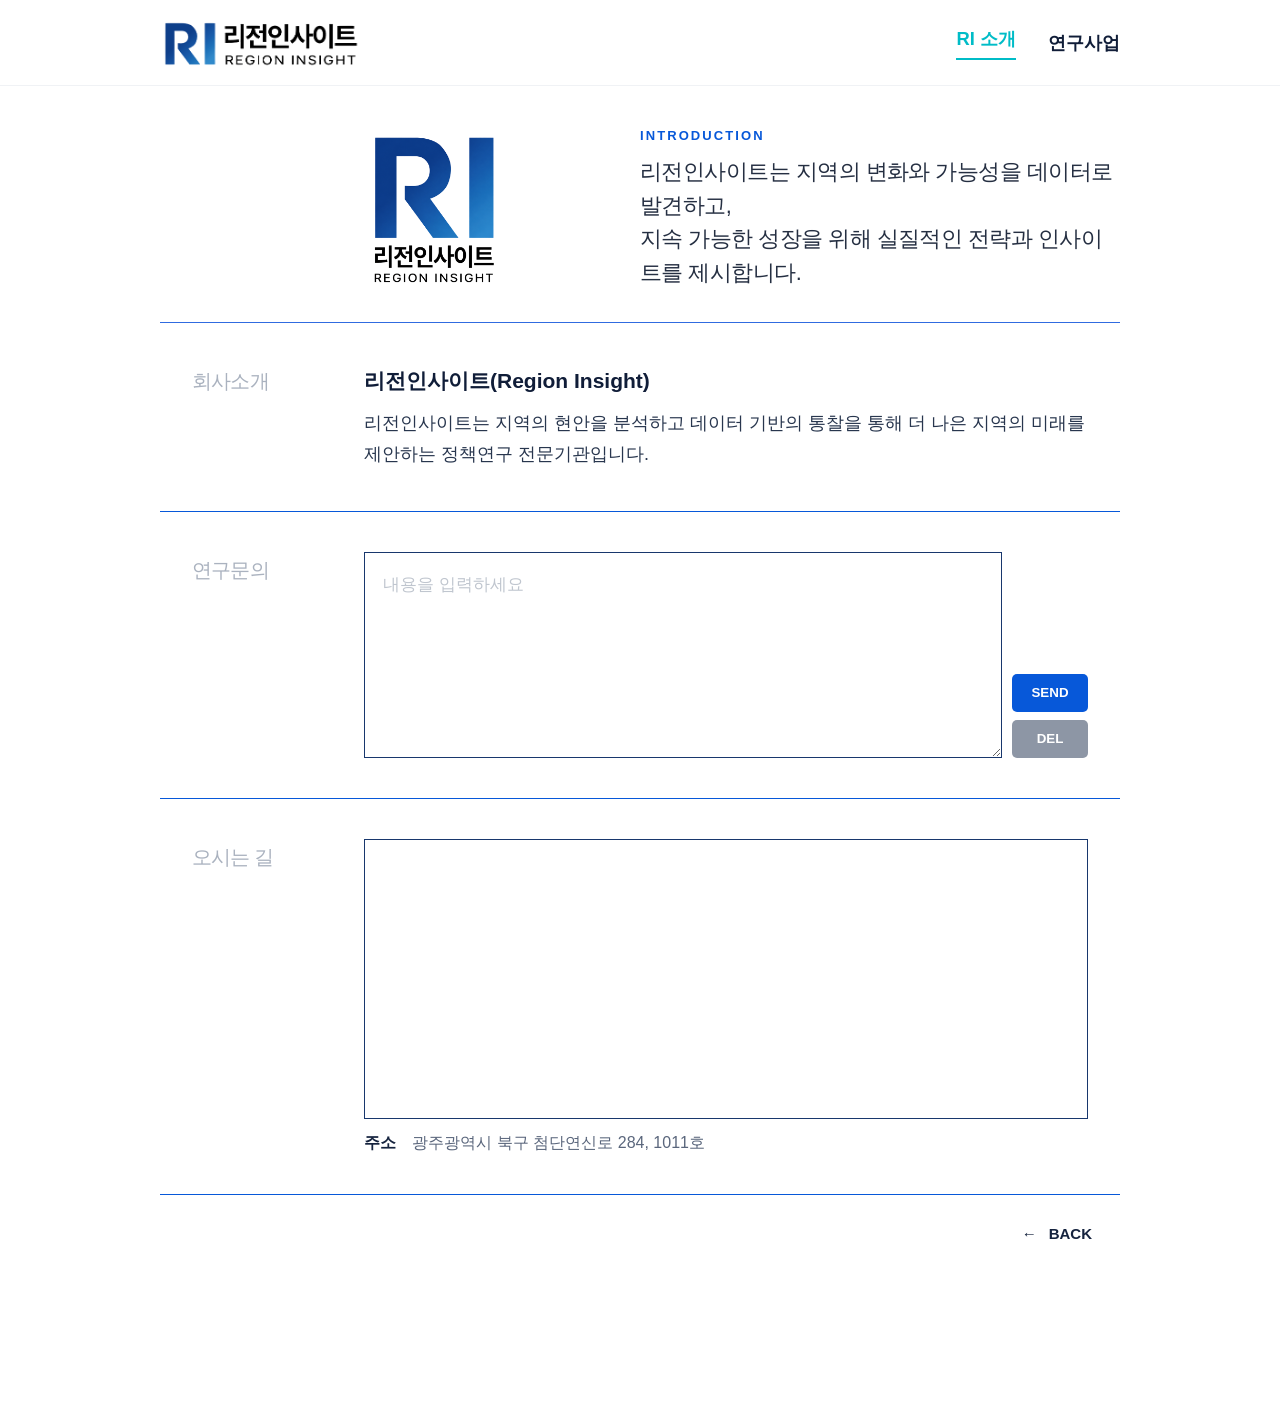
==== introduction.html @ 01c35b0b "initial commit" ====
<!doctype html>
<html lang="ko">
<head>
  <meta charset="UTF-8">
  <meta name="viewport" content="width=device-width, initial-scale=1.0">
  <title>INTRODUCTION | 리전인사이트</title>
  <link rel="stylesheet" href="./css/styles.css">
</head>
<body class="introduction-body">
  <header class="site-header">
    <a class="brand" href="./index.html" aria-label="리전인사이트 홈">
      <img src="images/logo.png" alt="리전인사이트 REGION INSIGHT">
    </a>
    <nav class="main-nav" aria-label="주요 메뉴">
      <a href="./introduction.html" aria-current="page">RI 소개</a>
      <a href="./research.html">연구사업</a>
    </nav>
  </header>

  <main class="introduction-page">
    <header class="introduction-intro">
      <a class="introduction-logo" href="./index.html" aria-label="메인페이지로 이동">
        <img src="images/logo-img.png" alt="리전인사이트 REGION INSIGHT">
      </a>
      <div class="introduction-message">
        <span>INTRODUCTION</span>
        <p>리전인사이트는 지역의 변화와 가능성을 데이터로 발견하고,<br>지속 가능한 성장을 위해 실질적인 전략과 인사이트를 제시합니다.</p>
      </div>
    </header>

    <section class="introduction-row" aria-labelledby="company-title">
      <h1 id="company-title">회사소개</h1>
      <div class="introduction-copy">
        <strong>리전인사이트(Region Insight)</strong>
        <p>리전인사이트는 지역의 현안을 분석하고 데이터 기반의 통찰을 통해 더 나은 지역의 미래를 제안하는 정책연구 전문기관입니다.</p>
      </div>
    </section>

    <section id="inquiry" class="introduction-row" aria-labelledby="inquiry-title">
      <h1 id="inquiry-title">연구문의</h1>
      <form id="researchInquiry" class="simple-inquiry-form">
        <label for="inquiryContent">문의내용</label>
        <textarea id="inquiryContent" name="message" rows="6" placeholder="내용을 입력하세요" required></textarea>
        <div class="inquiry-buttons">
          <button type="submit" class="send-button">SEND</button>
          <button type="reset" class="delete-button">DEL</button>
        </div>
      </form>
    </section>

    <section class="introduction-row location-row" aria-labelledby="location-title">
      <h1 id="location-title">오시는 길</h1>
      <div class="location-content">
        <iframe title="리전인사이트 위치" src="https://www.google.com/maps?q=%EA%B4%91%EC%A3%BC%EA%B4%91%EC%97%AD%EC%8B%9C%20%EB%B6%81%EA%B5%AC%20%EC%B2%A8%EB%8B%A8%EC%97%B0%EC%8B%A0%EB%A1%9C%20284&output=embed" loading="lazy" referrerpolicy="no-referrer-when-downgrade"></iframe>
        <p><strong>주소</strong> 광주광역시 북구 첨단연신로 284, 1011호</p>
      </div>
    </section>

    <footer class="introduction-footer">
      <a href="./index.html" class="introduction-back"><span aria-hidden="true">←</span> BACK</a>
    </footer>
  </main>

  <script>
    document.querySelector('#researchInquiry').addEventListener('submit', function (event) {
      event.preventDefault();
      const message = this.elements.message.value.trim();
      if (!message) return;
      const subject = encodeURIComponent('[리전인사이트 연구문의] 홈페이지 문의');
      const body = encodeURIComponent(message);
      window.location.href = `mailto:irie@irie.re.kr?subject=${subject}&body=${body}`;
    });
  </script>
</body>
</html>
---- css/styles.css ----
:root {
  --navy: #061b50;
  --blue: #0758d9;
  --blue-bright: #148bd8;
  --aqua: #00bcc7;
  --line: rgba(45, 126, 236, 0.19);
}

* {
  box-sizing: border-box;
}

html {
  scroll-behavior: smooth;
}

body {
  margin: 0 auto;
  color: var(--navy);
  background: #fff;
  font-family: Pretendard, "Noto Sans KR", "Apple SD Gothic Neo", Arial, sans-serif;
}

a {
  color: inherit;
  text-decoration: none;
}

.site-header {
  position: fixed;
  z-index: 20;
  top: 0;
  left: 0;
  width: 100%;
  height: 86px;
  display: flex;
  align-items: center;
  justify-content: space-between;
  padding: 0 clamp(10rem, 4vw, 15rem);
  background: rgba(255, 255, 255, 0.88);
  border-bottom: 1px solid rgba(9, 37, 85, 0.06);
  backdrop-filter: blur(16px);
}

.brand {
  display: flex;
  align-items: center;
  gap: 12px;
  width: 200px;
}

.brand img {
  width: 100%;
}

.brand-name {
  display: grid;
  gap: 2px;
}

.brand-name strong {
  font-size: 15px;
  letter-spacing: -0.04em;
}

.brand-name small {
  font-size: 8px;
  font-weight: 700;
  letter-spacing: .08em;
}

.main-nav {
  display: flex;
  align-items: center;
  gap: clamp(20px, 2.5vw, 42px);
}

.main-nav a {
  font-size: 1.15rem;
  font-weight: 700;
  transition: color .25s ease;
}

.main-nav a:hover {
  color: var(--aqua);
}

.main-nav a[aria-current="page"] {
  color: var(--aqua);
}

.main-nav a[aria-current="page"]::after {
  content: "";
  display: block;
  width: 100%;
  height: 2px;
  margin-top: 7px;
  background: var(--aqua);
}

.hero {
  position: relative;
  isolation: isolate;
  min-height: 100svh;
  display: grid;
  place-items: center;
  padding: 10rem 10rem 5rem;
  overflow: hidden;
  background: radial-gradient(circle at 50% 46%, #fff 0 25%, #fbfdff 66%, #f6faff 100%);
}

.logo-menu {
  position: relative;
  z-index: 2;
  display: flex;
  align-items: flex-start;
  justify-content: center;
  gap: clamp(6px, 1.4vw, 20px);
  transform: translateY(8px);
}

.letter-button {
  position: relative;
  display: grid;
  justify-items: center;
  padding-bottom: 56px;
  outline: none;
}

.letter-r {
  width: clamp(190px, 22vw, 320px);
}

.letter-i {
  width: clamp(68px, 7vw, 102px);
}

.letter-svg {
  width: 100%;
  height: auto;
  overflow: visible;
}

.letter-svg path {
  fill: url("#brandGradient");
  fill: var(--blue);
  transition: fill .35s ease, filter .35s ease, transform .35s ease;
  transform-origin: center;
}

.letter-r .letter-svg path {
  fill: #0758d9;
}

.letter-i .letter-svg path {
  fill: #167fd6;
}

.hover-label {
  position: absolute;
  bottom: 12px;
  left: 50%;
  color: var(--aqua);
  font-size: clamp(16px, 1.5vw, 22px);
  font-weight: 800;
  letter-spacing: -.03em;
  opacity: 0;
  transform: translate(-50%, 10px);
  transition: opacity .3s ease, transform .3s ease;
  white-space: nowrap;
}

.hover-label::after {
  content: "";
  display: block;
  width: 0;
  height: 3px;
  margin: 9px auto 0;
  border-radius: 10px;
  background: var(--aqua);
  transition: width .3s ease .05s;
}

.letter-button:hover .letter-svg path,
.letter-button:focus-visible .letter-svg path {
  fill: var(--aqua);
  filter: drop-shadow(0 0 13px rgba(0, 188, 199, .35));
  transform: translateY(-2px);
}

.letter-button:hover .hover-label,
.letter-button:focus-visible .hover-label {
  opacity: 1;
  transform: translate(-50%, 0);
}

.letter-button:hover .hover-label::after,
.letter-button:focus-visible .hover-label::after {
  width: 38px;
}

.wave {
  position: absolute;
  z-index: 0;
  top: 52%;
  width: 58vw;
  height: 170px;
  opacity: .72;
  background: repeating-radial-gradient(ellipse at center, transparent 0 8px, var(--line) 9px 10px, transparent 11px 17px);
  mask-image: linear-gradient(90deg, transparent, #000 22%, #000 78%, transparent);
  transform: translateY(-50%) rotate(-4deg) skewX(-14deg);
}

.wave-left {
  right: 53%;
}

.wave-right {
  left: 53%;
  transform: translateY(-50%) rotate(4deg) skewX(14deg);
}

.sub-page {
  min-height: 100svh;
  padding-top: 86px;
  background: #fff;
}

.sub-hero {
  min-height: 520px;
  display: grid;
  align-items: end;
  padding: clamp(70px, 10vw, 150px) clamp(24px, 7vw, 110px) 80px;
  background: linear-gradient(135deg, #f5faff 0%, #fff 70%);
  border-bottom: 1px solid #e8eef7;
}

.sub-hero p {
  margin: 0 0 14px;
  color: var(--aqua);
  font-weight: 800;
}

.sub-hero h1 {
  margin: 0;
  font-size: clamp(54px, 8vw, 112px);
  letter-spacing: -.07em;
}

.sub-hero .lead {
  max-width: 720px;
  margin-top: 28px;
  color: #405170;
  font-size: 18px;
  line-height: 1.75;
}

.content-grid {
  display: grid;
  grid-template-columns: repeat(3, 1fr);
  gap: 24px;
  padding: 72px clamp(24px, 7vw, 110px) 110px;
}

.content-card {
  min-height: 210px;
  padding: 34px;
  border: 1px solid #dfe8f4;
  background: #fff;
}

.content-card span {
  color: var(--aqua);
  font-size: 13px;
  font-weight: 800;
}

.content-card h2 {
  margin: 18px 0 12px;
  font-size: 25px;
}

.content-card p {
  margin: 0;
  color: #62708a;
  line-height: 1.7;
}

.back-home {
  display: inline-flex;
  align-items: center;
  gap: 10px;
  margin-top: 38px;
  font-weight: 800;
}

.detail-body {
  min-width: 320px;
  background: #fff;
}

.detail-header {
  display: flex;
  align-items: center;
  min-height: 164px;
  padding: 36px clamp(24px, 7vw, 112px);
  border-bottom: 1px solid #dce6f2;
  background: #fff;
}

.horizontal-brand {
  display: flex;
  align-items: center;
  gap: 15px;
  flex: 0 0 auto;
}

.horizontal-mark {
  color: var(--blue);
  font-size: 52px;
  line-height: 1;
  font-weight: 900;
  letter-spacing: -7px;
}

.horizontal-name {
  display: grid;
  gap: 3px;
  padding-right: clamp(28px, 4vw, 72px);
  border-right: 1px solid #cdd9e8;
}

.horizontal-name strong {
  font-size: 18px;
  letter-spacing: -.05em;
}

.horizontal-name small {
  font-size: 9px;
  font-weight: 800;
  letter-spacing: .08em;
}

.page-heading {
  display: flex;
  align-items: baseline;
  gap: 22px;
  padding-left: clamp(28px, 4vw, 72px);
}

.page-heading span {
  color: var(--aqua);
  font-size: 14px;
  font-weight: 900;
  letter-spacing: .12em;
}

.page-heading h1 {
  margin: 0;
  font-size: clamp(32px, 4vw, 54px);
  letter-spacing: -.06em;
}

.text-page {
  padding: 50px clamp(10rem, 7vw, 15rem);
}

.text-section {
  display: grid;
  grid-template-columns: 110px minmax(0, 1fr);
  gap: 42px;
  padding: 88px 0;
  border-bottom: 1px solid #dce6f2;
}

.section-index {
  margin: 8px 0 0;
  color: var(--aqua);
  font-size: 14px;
  font-weight: 900;
}

.text-section h2 {
  margin: 0 0 34px;
  font-size: clamp(32px, 4vw, 50px);
  letter-spacing: -.06em;
}

.editable-copy {
  max-width: 900px;
  color: #43516a;
  font-size: 18px;
  line-height: 1.9;
}

.editable-copy p {
  margin: 0 0 12px;
}

.history-list {
  border-top: 2px solid var(--navy);
}

.history-list>div {
  display: grid;
  grid-template-columns: 130px 1fr;
  gap: 20px;
  padding: 24px 0;
  border-bottom: 1px solid #dce6f2;
}

.history-list time {
  color: var(--blue);
  font-size: 20px;
  font-weight: 900;
}

.history-list p {
  margin: 0;
  color: #43516a;
  font-size: 17px;
  line-height: 1.7;
}

.inquiry-form {
  max-width: 920px;
}

.inquiry-form label {
  display: grid;
  gap: 10px;
  color: #4b5870;
  font-size: 14px;
  font-weight: 800;
}

.form-row {
  display: grid;
  grid-template-columns: 1fr 1fr;
  gap: 28px;
}

.inquiry-form>label {
  margin-top: 28px;
}

.inquiry-form input,
.inquiry-form textarea {
  width: 100%;
  border: 0;
  border-bottom: 1px solid #aebdd0;
  border-radius: 0;
  padding: 13px 2px;
  outline: none;
  color: var(--navy);
  background: transparent;
  font: inherit;
  font-weight: 500;
  transition: border-color .2s ease;
}

.inquiry-form textarea {
  resize: vertical;
  border: 1px solid #aebdd0;
  padding: 16px;
}

.inquiry-form input:focus,
.inquiry-form textarea:focus {
  border-color: var(--aqua);
}

.form-action {
  display: flex;
  align-items: center;
  justify-content: space-between;
  gap: 24px;
  margin-top: 30px;
}

.form-note {
  margin: 0;
  color: #758198;
  font-size: 13px;
}

.form-action button {
  min-width: 150px;
  padding: 17px 24px;
  border: 1px solid var(--navy);
  color: #fff;
  background: var(--navy);
  font-weight: 900;
  letter-spacing: .1em;
  cursor: pointer;
  transition: color .2s, border-color .2s, background .2s;
}

.form-action button:hover {
  color: var(--navy);
  border-color: var(--aqua);
  background: var(--aqua);
}

.form-action button span {
  margin-left: 18px;
}

.page-bottom {
  display: flex;
  justify-content: center;
  padding: 64px 0 84px;
}

.back-button {
  min-width: 190px;
  padding: 16px 28px;
  border: 1px solid #bdcada;
  text-align: center;
  font-weight: 800;
  transition: color .2s, border-color .2s;
}

.back-button:hover {
  color: var(--aqua);
  border-color: var(--aqua);
}

.back-button span {
  margin-right: 16px;
}

@media (max-width: 720px) {
  .site-header {
    height: 72px;
    padding-inline: 20px;
  }

  .main-nav a {
    display: none;
  }

  .brand-mark {
    font-size: 30px;
  }

  .hero {
    padding-top: 100px;
  }

  .logo-menu {
    gap: 3px;
    transform: none;
  }

  .letter-r {
    width: min(58vw, 260px);
  }

  .letter-i {
    width: min(18vw, 82px);
  }

  .wave {
    width: 78vw;
    height: 130px;
    opacity: .5;
  }

  .sub-page {
    padding-top: 72px;
  }

  .sub-hero {
    min-height: 440px;
  }

  .content-grid {
    grid-template-columns: 1fr;
  }

  .detail-header {
    min-height: auto;
    align-items: flex-start;
    flex-direction: column;
    gap: 28px;
    padding-block: 28px;
  }

  .horizontal-name {
    padding-right: 0;
    border-right: 0;
  }

  .page-heading {
    width: 100%;
    padding: 24px 0 0;
    border-top: 1px solid #dce6f2;
  }

  .text-section {
    grid-template-columns: 1fr;
    gap: 18px;
    padding: 64px 0;
  }

  .form-row {
    grid-template-columns: 1fr;
  }

  .form-action {
    align-items: stretch;
    flex-direction: column;
  }
}

@media (prefers-reduced-motion: reduce) {
  html {
    scroll-behavior: auto;
  }

  *,
  *::before,
  *::after {
    transition-duration: .01ms !important;
  }
}

/* Research page */
.research-body {
  min-width: 320px;
  min-height: 100vh;
  margin: 0;
  padding: 0;
  color: #101d38;
  background: #fff;
}

.research-page {
  width: 100%;
  min-height: 100vh;
  margin: 0;
  padding: 8rem clamp(10rem, 4vw, 15rem);
  border: 0;
  background: #fff;
  box-shadow: none;
}

.research-intro {
  display: grid;
  grid-template-columns: minmax(190px, 260px) 1fr;
  align-items: center;
  gap: clamp(10px, 7vw, 20px);
  padding-bottom: 2rem;
  padding-left: 12.5rem;
  border-bottom: 1px solid #306be0;
}

.research-logo {
  display: block;
  width: 150px;
}

.research-logo img {
  display: block;
  width: 100%;
  height: auto;
}

.research-message span {
  display: block;
  margin-bottom: 12px;
  color: var(--blue);
  font-size: 13px;
  font-weight: 900;
  letter-spacing: .16em;
}

.research-message p {
  margin: 0;
  color: #252f42;
  font-size: clamp(17px, 1.7vw, 22px);
  line-height: 1.55;
  letter-spacing: -.025em;
}

.research-row {
  display: grid;
  grid-template-columns: 130px minmax(0, 1fr);
  gap: 42px;
  padding: 2.5rem 2rem;
  border-bottom: 1.5px solid var(--blue);
}

.research-row>h1 {
  margin: 5px 0 0;
  color: #aab2bf;
  font-size: 20px;
  font-weight: 500;
  letter-spacing: -.04em;
}

.research-fields {
  display: grid;
  grid-template-columns: repeat(4, minmax(0, 1fr));
  gap: 18px;
}

.research-fields article {
  position: relative;
  min-height: 112px;
  display: grid;
  place-content: center;
  padding: 20px 14px;
  border-radius: 0.75rem;
  box-shadow: 2px 4px 15px rgba(0, 0, 0, 0.2);
  text-align: center;
  transition: color .25s ease, border-color .25s ease, transform .25s ease, box-shadow .25s ease;
}

.research-fields article:hover {
  color: #fff;
  background: var(--aqua);
  box-shadow: 0 10px 24px rgba(0, 188, 199, .18);
  transform: translateY(-3px);
}

.research-fields article span {
  position: absolute;
  top: 12px;
  left: 14px;
  color: #8b99ad;
  font-size: 1rem;
  font-weight: 800;
}

.research-fields article:hover span {
  color: rgba(255, 255, 255, .75);
}

.research-fields h2 {
  /* margin: 8px 0 0; */
  color: var(--navy);
  font-size: clamp(1rem, 1.4vw, 1.2rem);
  font-weight: 600;
  line-height: 1.35;
}

.research-fields article:hover h2 {
  color: #fff;
}

.history-row {
  min-height: 300px;
}

.research-history {
  border-top: 1px solid #e2e7ef;
}

.research-history article {
  display: grid;
  grid-template-columns: 100px 1fr;
  align-items: start;
  gap: 26px;
  padding: 20px 4px;
  border-bottom: 1px solid #e2e7ef;
}

.research-history time {
  color: var(--blue);
  font-size: 18px;
  font-weight: 800;
}

.research-history p {
  margin: 0;
  color: #28364e;
  font-size: 18px;
  line-height: 1.6;
}

.research-footer {
  display: flex;
  justify-content: right;
  padding: 18px 0 22px;
}

.research-back {
  display: inline-flex;
  align-items: center;
  gap: 12px;
  padding: 12px 28px;
  color: #15233e;
  font-size: 15px;
  font-weight: 700;
  transition: color .2s ease;
}

.research-back:hover {
  color: var(--aqua);
}

@media (max-width: 860px) {
  .research-body {
    padding: 0;
    background: #fff;
  }

  .research-page {
    min-height: 100vh;
    padding: calc(72px + 32px) 24px 0;
    border: 0;
    box-shadow: none;
  }

  .research-intro {
    grid-template-columns: 1fr;
    gap: 30px;
  }

  .research-logo {
    width: min(230px, 70vw);
  }

  .research-message p br {
    display: none;
  }

  .research-row {
    grid-template-columns: 1fr;
    gap: 24px;
  }

  .research-fields {
    grid-template-columns: repeat(2, minmax(0, 1fr));
  }
}

@media (max-width: 480px) {
  .research-page {
    padding: 32px 18px 0;
  }

  .research-fields {
    grid-template-columns: 1fr;
  }

  .research-history article {
    grid-template-columns: 72px 1fr;
    gap: 14px;
  }
}

/* Introduction page only */
.introduction-body {
  min-width: 320px;
  min-height: 100vh;
  margin: 0;
  color: #101d38;
  background: #fff;
}

.introduction-page {
  width: 100%;
  min-height: 100vh;
  margin: 0;
  padding: 8rem clamp(10rem, 4vw, 15rem);
  background: #fff;
}

.introduction-intro {
  display: grid;
  grid-template-columns: minmax(190px, 260px) 1fr;
  align-items: center;
  gap: clamp(10px, 7vw, 20px);
  padding: 0 0 2rem 12.5rem;
  border-bottom: 1px solid #306be0;
}

.introduction-logo {
  display: block;
  width: 150px;
}

.introduction-logo img {
  display: block;
  width: 100%;
  height: auto;
}

.introduction-message span {
  display: block;
  margin-bottom: 12px;
  color: var(--blue);
  font-size: 13px;
  font-weight: 900;
  letter-spacing: .16em;
}

.introduction-message p {
  margin: 0;
  color: #252f42;
  font-size: clamp(17px, 1.7vw, 22px);
  line-height: 1.55;
  letter-spacing: -.025em;
}

.introduction-row {
  display: grid;
  grid-template-columns: 130px minmax(0, 1fr);
  gap: 42px;
  padding: 2.5rem 2rem;
  border-bottom: 1.5px solid var(--blue);
}

.introduction-row > h1 {
  margin: 5px 0 0;
  color: #aab2bf;
  font-size: 20px;
  font-weight: 500;
  letter-spacing: -.04em;
}

.introduction-copy {
  color: #28364e;
  font-size: 18px;
  line-height: 1.75;
}

.introduction-copy strong {
  display: block;
  margin-bottom: 8px;
  color: #101d38;
  font-size: 21px;
}

.introduction-copy p {
  max-width: 900px;
  margin: 0;
}

.simple-inquiry-form {
  display: grid;
  grid-template-columns: minmax(0, 1fr) 76px;
  gap: 10px;
}

.simple-inquiry-form > label {
  position: absolute;
  width: 1px;
  height: 1px;
  overflow: hidden;
  clip: rect(0, 0, 0, 0);
}

.simple-inquiry-form textarea {
  width: 100%;
  min-height: 160px;
  padding: 18px;
  border: 1px solid #18376d;
  border-radius: 0;
  outline: none;
  resize: vertical;
  color: #15233e;
  background: #fff;
  font: inherit;
  font-size: 17px;
  line-height: 1.65;
}

.simple-inquiry-form textarea::placeholder {
  color: #c0c6cf;
}

.simple-inquiry-form textarea:focus {
  border-color: var(--aqua);
  box-shadow: 0 0 0 2px rgba(0, 188, 199, .1);
}

.inquiry-buttons {
  display: flex;
  flex-direction: column;
  justify-content: flex-end;
  gap: 8px;
}

.inquiry-buttons button {
  width: 76px;
  min-height: 38px;
  border: 0;
  border-radius: 5px;
  color: #fff;
  font-weight: 800;
  cursor: pointer;
}

.send-button {
  background: var(--blue);
}

.send-button:hover {
  background: var(--aqua);
}

.delete-button {
  background: #8d96a5;
}

.delete-button:hover {
  background: #6f7989;
}

.location-content iframe {
  display: block;
  width: 100%;
  height: 280px;
  border: 1px solid #18376d;
}

.location-content p {
  margin: 14px 0 0;
  color: #5a667c;
  font-size: 1rem;
}

.location-content p strong {
  margin-right: 12px;
  color: #15233e;
}

.introduction-footer {
  display: flex;
  justify-content: right;
  padding: 18px 0 22px;
}

.introduction-back {
  display: inline-flex;
  align-items: center;
  gap: 12px;
  padding: 12px 28px;
  color: #15233e;
  font-size: 15px;
  font-weight: 700;
  transition: color .2s ease;
}

.introduction-back:hover {
  color: var(--aqua);
}

@media (max-width: 860px) {
  .introduction-page {
    padding: calc(72px + 32px) 24px 0;
  }

  .introduction-intro {
    grid-template-columns: 1fr;
    gap: 30px;
    padding-left: 0;
  }

  .introduction-logo {
    width: min(230px, 70vw);
  }

  .introduction-message p br {
    display: none;
  }

  .introduction-row {
    grid-template-columns: 1fr;
    gap: 24px;
  }
}

@media (max-width: 560px) {
  .introduction-page {
    padding-inline: 18px;
  }

  .simple-inquiry-form {
    grid-template-columns: 1fr;
  }

  .inquiry-buttons {
    flex-direction: row;
    justify-content: flex-end;
  }
}
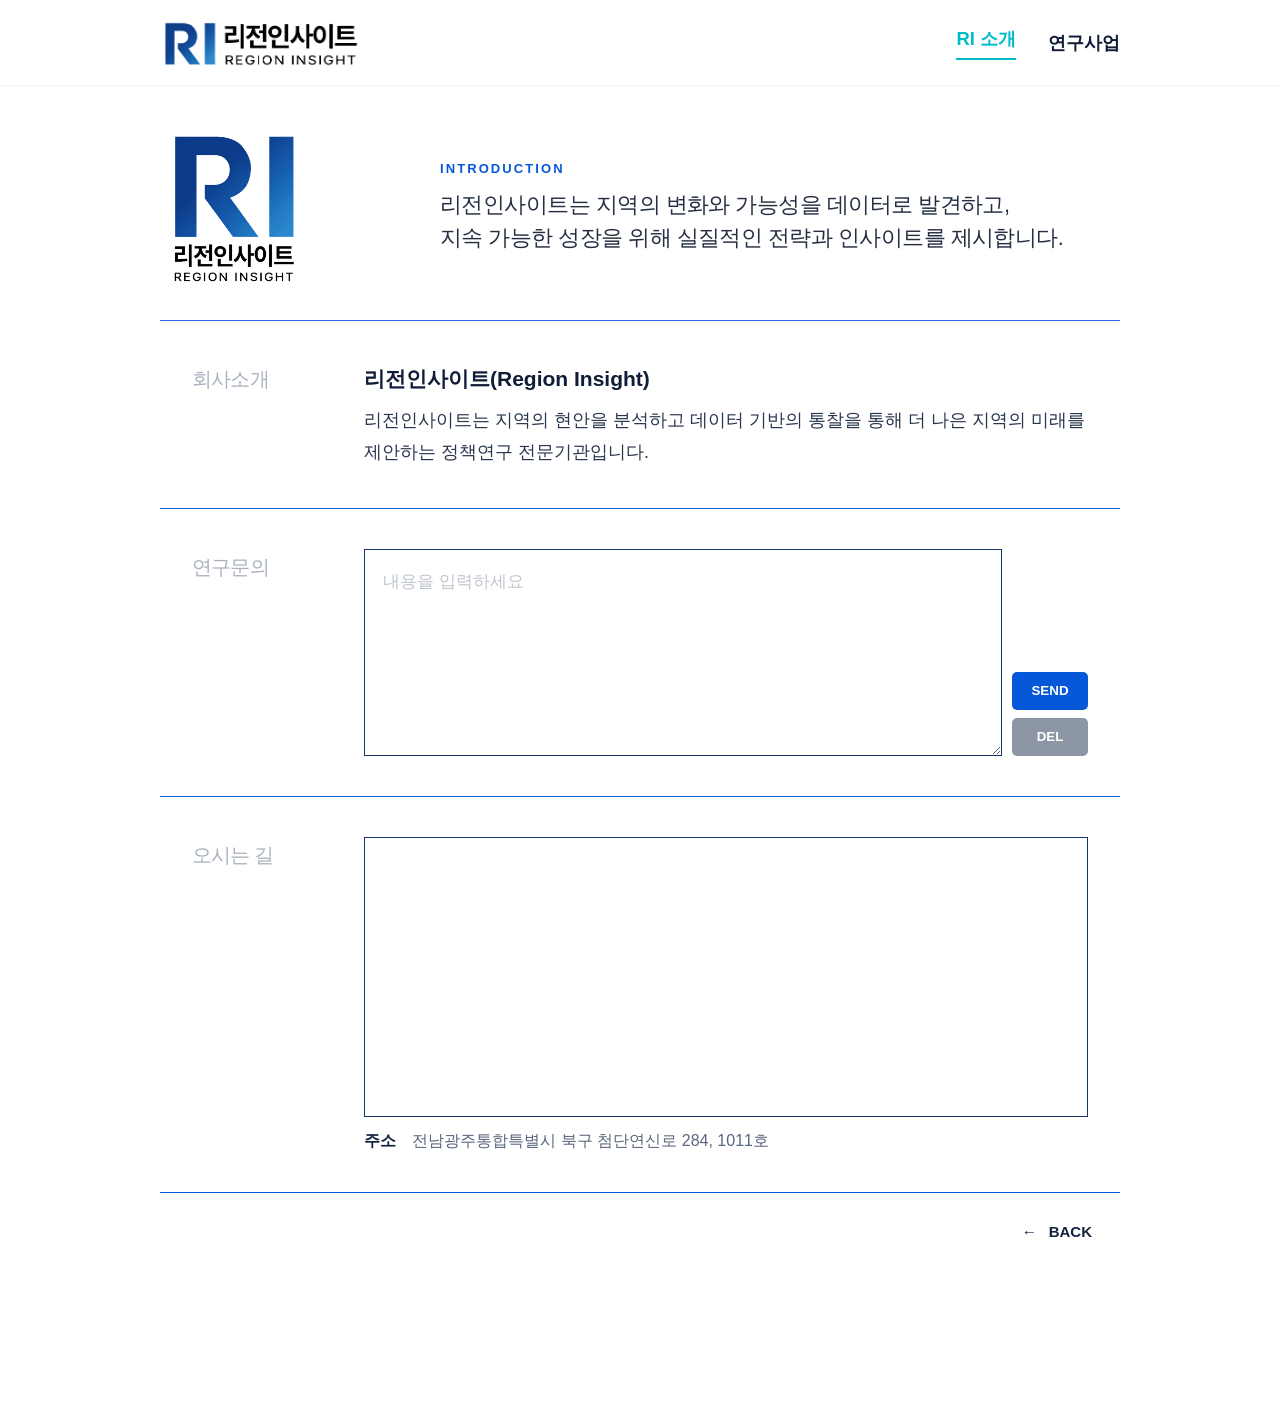
==== commit e5ab884e: "주소 변경" ====
--- a/introduction.html
+++ b/introduction.html
@@ -52,7 +52,7 @@
       <h1 id="location-title">오시는 길</h1>
       <div class="location-content">
         <iframe title="리전인사이트 위치" src="https://www.google.com/maps?q=%EA%B4%91%EC%A3%BC%EA%B4%91%EC%97%AD%EC%8B%9C%20%EB%B6%81%EA%B5%AC%20%EC%B2%A8%EB%8B%A8%EC%97%B0%EC%8B%A0%EB%A1%9C%20284&output=embed" loading="lazy" referrerpolicy="no-referrer-when-downgrade"></iframe>
-        <p><strong>주소</strong> 광주광역시 북구 첨단연신로 284, 1011호</p>
+        <p><strong>주소</strong> 전남광주통합특별시 북구 첨단연신로 284, 1011호</p>
       </div>
     </section>
 
--- a/css/styles.css
+++ b/css/styles.css
@@ -652,7 +652,7 @@
   align-items: center;
   gap: clamp(10px, 7vw, 20px);
   padding-bottom: 2rem;
-  padding-left: 12.5rem;
+  /* padding-left: 12.5rem; */
   border-bottom: 1px solid #306be0;
 }
 
@@ -874,7 +874,8 @@
   grid-template-columns: minmax(190px, 260px) 1fr;
   align-items: center;
   gap: clamp(10px, 7vw, 20px);
-  padding: 0 0 2rem 12.5rem;
+  /* padding-left: 12.5rem; */
+  padding-bottom: 2rem;
   border-bottom: 1px solid #306be0;
 }
 
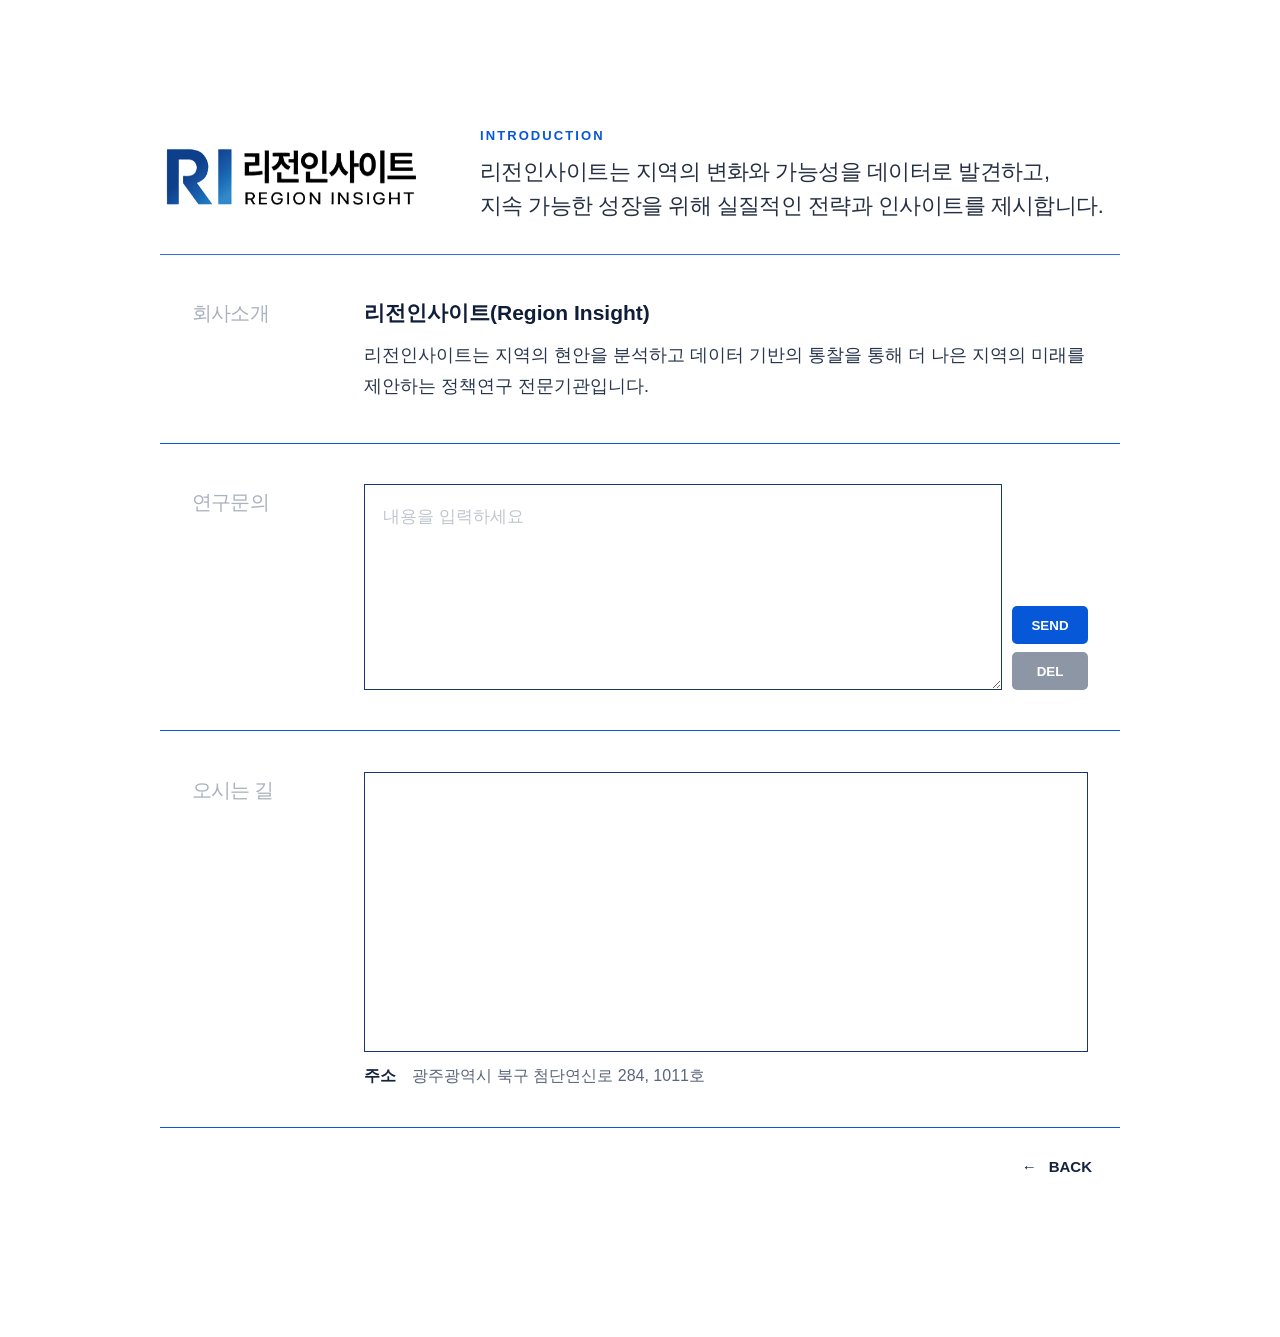
==== commit 4c62e713: "260826-피드백 반영" ====
--- a/introduction.html
+++ b/introduction.html
@@ -7,7 +7,7 @@
   <link rel="stylesheet" href="./css/styles.css">
 </head>
 <body class="introduction-body">
-  <header class="site-header">
+  <!-- <header class="site-header">
     <a class="brand" href="./index.html" aria-label="리전인사이트 홈">
       <img src="images/logo.png" alt="리전인사이트 REGION INSIGHT">
     </a>
@@ -15,12 +15,12 @@
       <a href="./introduction.html" aria-current="page">RI 소개</a>
       <a href="./research.html">연구사업</a>
     </nav>
-  </header>
+  </header> -->
 
   <main class="introduction-page">
     <header class="introduction-intro">
       <a class="introduction-logo" href="./index.html" aria-label="메인페이지로 이동">
-        <img src="images/logo-img.png" alt="리전인사이트 REGION INSIGHT">
+        <img src="images/logo.png" alt="리전인사이트 REGION INSIGHT">
       </a>
       <div class="introduction-message">
         <span>INTRODUCTION</span>
@@ -52,7 +52,7 @@
       <h1 id="location-title">오시는 길</h1>
       <div class="location-content">
         <iframe title="리전인사이트 위치" src="https://www.google.com/maps?q=%EA%B4%91%EC%A3%BC%EA%B4%91%EC%97%AD%EC%8B%9C%20%EB%B6%81%EA%B5%AC%20%EC%B2%A8%EB%8B%A8%EC%97%B0%EC%8B%A0%EB%A1%9C%20284&output=embed" loading="lazy" referrerpolicy="no-referrer-when-downgrade"></iframe>
-        <p><strong>주소</strong> 전남광주통합특별시 북구 첨단연신로 284, 1011호</p>
+        <p><strong>주소</strong> 광주광역시 북구 첨단연신로 284, 1011호</p>
       </div>
     </section>
 
--- a/css/styles.css
+++ b/css/styles.css
@@ -132,7 +132,7 @@
 }
 
 .letter-i {
-  width: clamp(68px, 7vw, 102px);
+  width: clamp(83px, 7vw, 117px);
 }
 
 .letter-svg {
@@ -183,9 +183,22 @@
 
 .letter-button:hover .letter-svg path,
 .letter-button:focus-visible .letter-svg path {
-  fill: var(--aqua);
-  filter: drop-shadow(0 0 13px rgba(0, 188, 199, .35));
-  transform: translateY(-2px);
+  filter:
+    drop-shadow(-10px -3px 0 rgba(0, 210, 220, .72))
+    drop-shadow(-20px -5px 7px rgba(0, 205, 216, .32))
+    drop-shadow(0 0 10px rgba(0, 188, 199, .22));
+  transform: none;
+}
+
+/* 호버 시 글자 본체는 기존 파란색을 유지하고 청록색 잔상만 표시 */
+.letter-r:hover .letter-svg path,
+.letter-r:focus-visible .letter-svg path {
+  fill: #0758d9;
+}
+
+.letter-i:hover .letter-svg path,
+.letter-i:focus-visible .letter-svg path {
+  fill: #167fd6;
 }
 
 .letter-button:hover .hover-label,
@@ -650,7 +663,7 @@
   display: grid;
   grid-template-columns: minmax(190px, 260px) 1fr;
   align-items: center;
-  gap: clamp(10px, 7vw, 20px);
+  gap: clamp(40px, 7vw, 60px);
   padding-bottom: 2rem;
   /* padding-left: 12.5rem; */
   border-bottom: 1px solid #306be0;
@@ -658,7 +671,6 @@
 
 .research-logo {
   display: block;
-  width: 150px;
 }
 
 .research-logo img {
@@ -873,15 +885,14 @@
   display: grid;
   grid-template-columns: minmax(190px, 260px) 1fr;
   align-items: center;
-  gap: clamp(10px, 7vw, 20px);
+  gap: clamp(40px, 7vw, 60px);
+  padding-bottom: 2rem;
   /* padding-left: 12.5rem; */
-  padding-bottom: 2rem;
   border-bottom: 1px solid #306be0;
 }
 
 .introduction-logo {
   display: block;
-  width: 150px;
 }
 
 .introduction-logo img {
@@ -1090,3 +1101,105 @@
     justify-content: flex-end;
   }
 }
+
+/* Research / Introduction page entrance sequence */
+.research-body::before,
+.introduction-body::before {
+  content: "";
+  position: fixed;
+  z-index: 9999;
+  inset: 0;
+  background: #fff;
+  pointer-events: none;
+  animation: page-white-curtain .48s ease .12s forwards;
+}
+
+.research-logo,
+.research-message,
+.research-page > .research-row,
+.research-footer,
+.introduction-logo,
+.introduction-message,
+.introduction-page > .introduction-row,
+.introduction-footer {
+  opacity: 0;
+  transform: translateY(22px);
+  filter: blur(7px);
+  will-change: opacity, transform, filter;
+}
+
+.research-logo,
+.introduction-logo {
+  animation: content-reveal .68s cubic-bezier(.2, .72, .25, 1) .42s forwards;
+}
+
+.research-message,
+.introduction-message {
+  animation: content-reveal .7s cubic-bezier(.2, .72, .25, 1) .7s forwards;
+}
+
+.research-page > .research-row:nth-of-type(1),
+.introduction-page > .introduction-row:nth-of-type(1) {
+  animation: content-reveal .72s cubic-bezier(.2, .72, .25, 1) 1.02s forwards;
+}
+
+.research-page > .research-row:nth-of-type(2),
+.introduction-page > .introduction-row:nth-of-type(2) {
+  animation: content-reveal .72s cubic-bezier(.2, .72, .25, 1) 1.26s forwards;
+}
+
+.introduction-page > .introduction-row:nth-of-type(3) {
+  animation: content-reveal .72s cubic-bezier(.2, .72, .25, 1) 1.5s forwards;
+}
+
+.research-footer {
+  animation: content-reveal .65s cubic-bezier(.2, .72, .25, 1) 1.55s forwards;
+}
+
+.introduction-footer {
+  animation: content-reveal .65s cubic-bezier(.2, .72, .25, 1) 1.78s forwards;
+}
+
+@keyframes page-white-curtain {
+  0%, 55% { opacity: 1; }
+  100% { opacity: 0; visibility: hidden; }
+}
+
+@keyframes content-reveal {
+  0% {
+    opacity: 0;
+    transform: translateY(22px);
+    filter: blur(7px);
+  }
+  55% {
+    opacity: .72;
+    filter: blur(2px);
+  }
+  100% {
+    opacity: 1;
+    transform: translateY(0);
+    filter: blur(0);
+  }
+}
+
+@media (prefers-reduced-motion: reduce) {
+  .research-body::before,
+  .introduction-body::before {
+    display: none;
+    animation: none;
+  }
+
+  .research-logo,
+  .research-message,
+  .research-page > .research-row,
+  .research-footer,
+  .introduction-logo,
+  .introduction-message,
+  .introduction-page > .introduction-row,
+  .introduction-footer {
+    opacity: 1;
+    transform: none;
+    filter: none;
+    animation: none;
+  }
+}
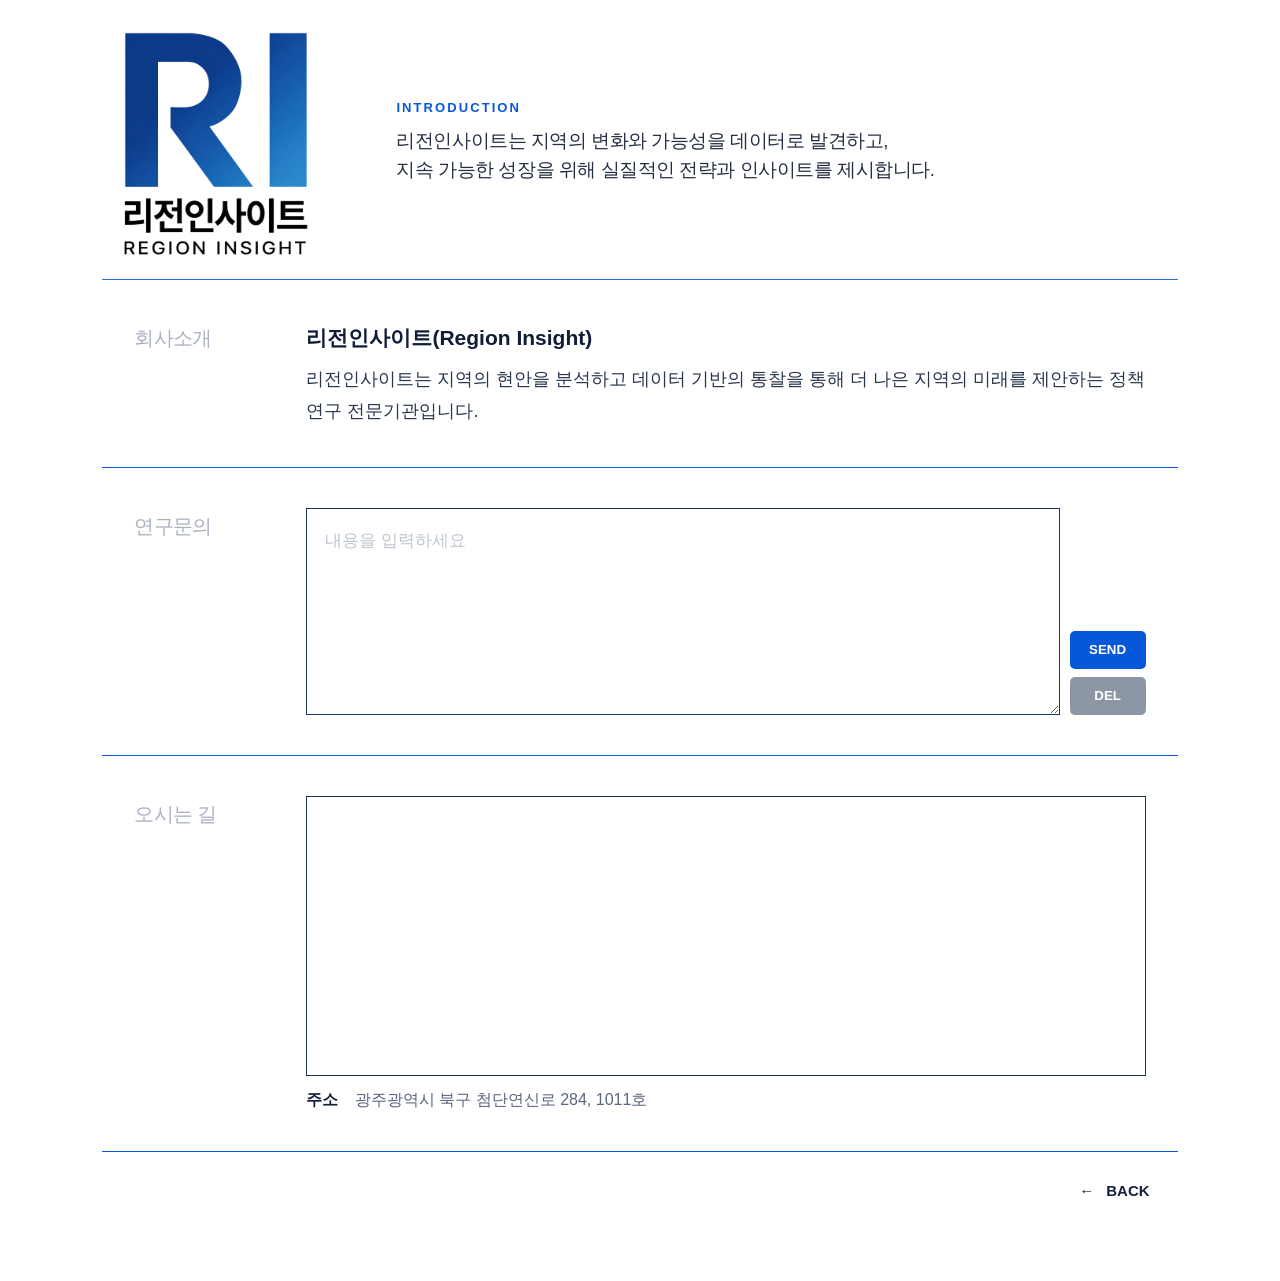
==== commit ea2e00ca: "디자인 최종 변경_260930" ====
--- a/introduction.html
+++ b/introduction.html
@@ -20,7 +20,7 @@
   <main class="introduction-page">
     <header class="introduction-intro">
       <a class="introduction-logo" href="./index.html" aria-label="메인페이지로 이동">
-        <img src="images/logo.png" alt="리전인사이트 REGION INSIGHT">
+        <img src="./images/logo-img.png" alt="리전인사이트 REGION INSIGHT">
       </a>
       <div class="introduction-message">
         <span>INTRODUCTION</span>
@@ -60,16 +60,5 @@
       <a href="./index.html" class="introduction-back"><span aria-hidden="true">←</span> BACK</a>
     </footer>
   </main>
-
-  <script>
-    document.querySelector('#researchInquiry').addEventListener('submit', function (event) {
-      event.preventDefault();
-      const message = this.elements.message.value.trim();
-      if (!message) return;
-      const subject = encodeURIComponent('[리전인사이트 연구문의] 홈페이지 문의');
-      const body = encodeURIComponent(message);
-      window.location.href = `mailto:irie@irie.re.kr?subject=${subject}&body=${body}`;
-    });
-  </script>
 </body>
 </html>
--- a/css/styles.css
+++ b/css/styles.css
@@ -1,1205 +1,1270 @@
-:root {
-  --navy: #061b50;
-  --blue: #0758d9;
-  --blue-bright: #148bd8;
-  --aqua: #00bcc7;
-  --line: rgba(45, 126, 236, 0.19);
-}
-
+:root { 
+	--navy: #061b50; 
+	--blue: #0758d9; 
+	--blue-bright: #148bd8; 
+	--aqua: #00bcc7; 
+	--line: rgba(35, 116, 235, 0.38);
+}
 * {
-  box-sizing: border-box;
-}
-
-html {
-  scroll-behavior: smooth;
-}
-
+	box-sizing: border-box;
+}
+html { scroll-behavior: smooth; }
 body {
-  margin: 0 auto;
-  color: var(--navy);
-  background: #fff;
-  font-family: Pretendard, "Noto Sans KR", "Apple SD Gothic Neo", Arial, sans-serif;
-}
-
-a {
-  color: inherit;
-  text-decoration: none;
-}
-
+	margin: 0 auto; color: var(--navy); background: #fff;
+	font-family: Pretendard, "Noto Sans KR", "Apple SD Gothic Neo", Arial, sans-serif;
+}
+a { color: inherit; text-decoration: none; }
 .site-header {
-  position: fixed;
-  z-index: 20;
-  top: 0;
-  left: 0;
-  width: 100%;
-  height: 86px;
-  display: flex;
-  align-items: center;
-  justify-content: space-between;
-  padding: 0 clamp(10rem, 4vw, 15rem);
-  background: rgba(255, 255, 255, 0.88);
-  border-bottom: 1px solid rgba(9, 37, 85, 0.06);
-  backdrop-filter: blur(16px);
-}
-
-.brand {
-  display: flex;
-  align-items: center;
-  gap: 12px;
-  width: 200px;
-}
-
-.brand img {
-  width: 100%;
-}
-
-.brand-name {
-  display: grid;
-  gap: 2px;
-}
-
-.brand-name strong {
-  font-size: 15px;
-  letter-spacing: -0.04em;
-}
-
-.brand-name small {
-  font-size: 8px;
-  font-weight: 700;
-  letter-spacing: .08em;
-}
-
-.main-nav {
-  display: flex;
-  align-items: center;
-  gap: clamp(20px, 2.5vw, 42px);
-}
-
-.main-nav a {
-  font-size: 1.15rem;
-  font-weight: 700;
-  transition: color .25s ease;
-}
-
-.main-nav a:hover {
-  color: var(--aqua);
-}
-
-.main-nav a[aria-current="page"] {
-  color: var(--aqua);
-}
-
+	z-index: 20;
+	position: fixed; top: 0; left: 0;
+	width: 100%; height: 86px;
+	display: flex; align-items: center; justify-content: space-between;
+	padding: 0 clamp(10rem, 4vw, 15rem);
+	background: rgba(255, 255, 255, 0.88);
+	backdrop-filter: blur(16px);
+	border-bottom: 1px solid rgba(9, 37, 85, 0.06);
+}
+.brand { display: flex; align-items: center; gap: 12px; width: 200px; }
+.brand img { width: 100%; }
+.brand-name { display: grid; gap: 2px; }
+.brand-name strong { font-size: 15px; letter-spacing: -0.04em; }
+.brand-name small { font-size: 8px; font-weight: 700; letter-spacing: .08em; }
+.main-nav { display: flex; align-items: center; gap: clamp(20px, 2.5vw, 42px); }
+.main-nav a { font-size: 1.15rem; font-weight: 700; transition: color .25s ease; }
+.main-nav a:hover { color: var(--aqua); }
+.main-nav a[aria-current="page"] { color: var(--aqua); }
 .main-nav a[aria-current="page"]::after {
-  content: "";
-  display: block;
-  width: 100%;
-  height: 2px;
-  margin-top: 7px;
-  background: var(--aqua);
-}
-
+	content: "";
+	display: block;
+	width: 100%;
+	height: 2px;
+	margin-top: 7px;
+	background: var(--aqua);
+}
 .hero {
-  position: relative;
-  isolation: isolate;
-  min-height: 100svh;
-  display: grid;
-  place-items: center;
-  padding: 10rem 10rem 5rem;
-  overflow: hidden;
-  background: radial-gradient(circle at 50% 46%, #fff 0 25%, #fbfdff 66%, #f6faff 100%);
-}
-
+	position: relative;
+	isolation: isolate;
+	min-height: 100svh;
+	display: grid;
+	place-items: center;
+	padding: 10rem 10rem 5rem;
+	overflow: hidden;
+	background: radial-gradient(circle at 50% 46%, #fff 0 25%, #fbfdff 66%, #f6faff 100%);
+}
 .logo-menu {
-  position: relative;
-  z-index: 2;
-  display: flex;
-  align-items: flex-start;
-  justify-content: center;
-  gap: clamp(6px, 1.4vw, 20px);
-  transform: translateY(8px);
-}
-
+	position: relative;
+	z-index: 2;
+	display: flex;
+	align-items: flex-start;
+	justify-content: center;
+	gap: clamp(6px, 1.4vw, 20px);
+	transform: translateY(8px);
+}
 .letter-button {
-  position: relative;
-  display: grid;
-  justify-items: center;
-  padding-bottom: 56px;
-  outline: none;
-}
-
-.letter-r {
-  width: clamp(190px, 22vw, 320px);
-}
-
-.letter-i {
-  width: clamp(83px, 7vw, 117px);
-}
-
-.letter-svg {
-  width: 100%;
-  height: auto;
-  overflow: visible;
-}
-
+	position: relative;
+	display: grid;
+	justify-items: center;
+	padding-bottom: 56px;
+	outline: none;
+}
+.letter-r { width: clamp(190px, 22vw, 320px); }
+.letter-i { width: clamp(83px, 7vw, 117px); }
+.letter-svg { width: 100%; height: auto; overflow: visible; }
 .letter-svg path {
-  fill: url("#brandGradient");
-  fill: var(--blue);
-  transition: fill .35s ease, filter .35s ease, transform .35s ease;
-  transform-origin: center;
-}
-
-.letter-r .letter-svg path {
-  fill: #0758d9;
-}
-
-.letter-i .letter-svg path {
-  fill: #167fd6;
-}
-
+	fill: url("#brandGradient");
+	fill: var(--blue);
+	transition: fill .35s ease, filter .35s ease, transform .35s ease;
+	transform-origin: center;
+}
+.letter-r .letter-svg path { fill: #0758d9; }
+.letter-i .letter-svg path { fill: #167fd6; }
 .hover-label {
-  position: absolute;
-  bottom: 12px;
-  left: 50%;
-  color: var(--aqua);
-  font-size: clamp(16px, 1.5vw, 22px);
-  font-weight: 800;
-  letter-spacing: -.03em;
-  opacity: 0;
-  transform: translate(-50%, 10px);
-  transition: opacity .3s ease, transform .3s ease;
-  white-space: nowrap;
-}
-
+	position: absolute;
+	bottom: 12px;
+	left: 50%;
+	color: var(--aqua);
+	font-size: clamp(16px, 1.5vw, 22px);
+	font-weight: 800;
+	letter-spacing: -.03em;
+	opacity: 0;
+	transform: translate(-50%, 10px);
+	transition: opacity .3s ease, transform .3s ease;
+	white-space: nowrap;
+}
 .hover-label::after {
-  content: "";
-  display: block;
-  width: 0;
-  height: 3px;
-  margin: 9px auto 0;
-  border-radius: 10px;
-  background: var(--aqua);
-  transition: width .3s ease .05s;
-}
-
+	content: "";
+	display: block;
+	width: 0;
+	height: 3px;
+	margin: 9px auto 0;
+	border-radius: 10px;
+	background: var(--aqua);
+	transition: width .3s ease .05s;
+}
 .letter-button:hover .letter-svg path,
 .letter-button:focus-visible .letter-svg path {
-  filter:
-    drop-shadow(-10px -3px 0 rgba(0, 210, 220, .72))
-    drop-shadow(-20px -5px 7px rgba(0, 205, 216, .32))
-    drop-shadow(0 0 10px rgba(0, 188, 199, .22));
-  transform: none;
-}
-
-/* 호버 시 글자 본체는 기존 파란색을 유지하고 청록색 잔상만 표시 */
+	filter: drop-shadow(-10px -3px 0 rgba(0, 210, 220, .72))
+			drop-shadow(-20px -5px 7px rgba(0, 205, 216, .32))
+			drop-shadow(0 0 10px rgba(0, 188, 199, .22));
+	transform: none;
+}
 .letter-r:hover .letter-svg path,
 .letter-r:focus-visible .letter-svg path {
-  fill: #0758d9;
-}
-
+	fill: #0758d9;
+}
 .letter-i:hover .letter-svg path,
 .letter-i:focus-visible .letter-svg path {
-  fill: #167fd6;
-}
-
+	fill: #167fd6;
+}
 .letter-button:hover .hover-label,
 .letter-button:focus-visible .hover-label {
-  opacity: 1;
-  transform: translate(-50%, 0);
-}
-
-.letter-button:hover .hover-label::after,
+	opacity: 1;
+	transform: translate(-50%, 0);
+}
+.letter-button:hover .hover-label::after, 
 .letter-button:focus-visible .hover-label::after {
-  width: 38px;
-}
-
-.wave {
-  position: absolute;
-  z-index: 0;
-  top: 52%;
-  width: 58vw;
-  height: 170px;
-  opacity: .72;
-  background: repeating-radial-gradient(ellipse at center, transparent 0 8px, var(--line) 9px 10px, transparent 11px 17px);
-  mask-image: linear-gradient(90deg, transparent, #000 22%, #000 78%, transparent);
-  transform: translateY(-50%) rotate(-4deg) skewX(-14deg);
-}
-
-.wave-left {
-  right: 53%;
-}
-
-.wave-right {
-  left: 53%;
-  transform: translateY(-50%) rotate(4deg) skewX(14deg);
-}
-
+	width: 38px;
+}
+.wave-art {
+	position: absolute;
+	z-index: 0;
+	top: 50%;
+	left: 0;
+	width: 100%;
+	height: min(34vw, 670px);
+	min-height: 350px;
+	overflow: visible;
+	transform: translateY(-50%);
+	pointer-events: none;
+}
+.wave-lines {
+	fill: none;
+	stroke: url("#waveBlue");
+	stroke-width: 1.25;
+	vector-effect: non-scaling-stroke;
+}
+.wave-lines-a { opacity: .92; }
+.wave-lines-b { opacity: .65; }
 .sub-page {
-  min-height: 100svh;
-  padding-top: 86px;
-  background: #fff;
-}
-
+	min-height: 100svh;
+	padding-top: 86px;
+	background: #fff;
+}
 .sub-hero {
-  min-height: 520px;
-  display: grid;
-  align-items: end;
-  padding: clamp(70px, 10vw, 150px) clamp(24px, 7vw, 110px) 80px;
-  background: linear-gradient(135deg, #f5faff 0%, #fff 70%);
-  border-bottom: 1px solid #e8eef7;
-}
-
+	min-height: 520px;
+	display: grid;
+	align-items: end;
+	padding: clamp(70px, 10vw, 150px) clamp(24px, 7vw, 110px) 80px;
+	background: linear-gradient(135deg, #f5faff 0%, #fff 70%);
+	border-bottom: 1px solid #e8eef7;
+}
 .sub-hero p {
-  margin: 0 0 14px;
-  color: var(--aqua);
-  font-weight: 800;
-}
-
+	margin: 0 0 14px;
+	color: var(--aqua);
+	font-weight: 800;
+}
 .sub-hero h1 {
-  margin: 0;
-  font-size: clamp(54px, 8vw, 112px);
-  letter-spacing: -.07em;
-}
-
+	margin: 0;
+	font-size: clamp(54px, 8vw, 112px);
+	letter-spacing: -.07em;
+}
 .sub-hero .lead {
-  max-width: 720px;
-  margin-top: 28px;
-  color: #405170;
-  font-size: 18px;
-  line-height: 1.75;
-}
-
+	max-width: 720px;
+	margin-top: 28px;
+	color: #405170;
+	font-size: 18px;
+	line-height: 1.75;
+}
 .content-grid {
-  display: grid;
-  grid-template-columns: repeat(3, 1fr);
-  gap: 24px;
-  padding: 72px clamp(24px, 7vw, 110px) 110px;
-}
-
+	display: grid;
+	grid-template-columns: repeat(3, 1fr);
+	gap: 24px;
+	padding: 72px clamp(24px, 7vw, 110px) 110px;
+}
 .content-card {
-  min-height: 210px;
-  padding: 34px;
-  border: 1px solid #dfe8f4;
-  background: #fff;
-}
-
-.content-card span {
-  color: var(--aqua);
-  font-size: 13px;
-  font-weight: 800;
-}
-
-.content-card h2 {
-  margin: 18px 0 12px;
-  font-size: 25px;
-}
-
-.content-card p {
-  margin: 0;
-  color: #62708a;
-  line-height: 1.7;
-}
-
+	min-height: 210px;
+	padding: 34px;
+	border: 1px solid #dfe8f4;
+	background: #fff;
+}
+.content-card span { color: var(--aqua); font-size: 13px; font-weight: 800; }
+.content-card h2 { margin: 18px 0 12px; font-size: 25px; }
+.content-card p { margin: 0; color: #62708a; line-height: 1.7; }
 .back-home {
-  display: inline-flex;
-  align-items: center;
-  gap: 10px;
-  margin-top: 38px;
-  font-weight: 800;
-}
-
-.detail-body {
-  min-width: 320px;
-  background: #fff;
-}
-
+	display: inline-flex;
+	align-items: center;
+	gap: 10px;
+	margin-top: 38px;
+	font-weight: 800;
+}
+.detail-body { min-width: 320px; background: #fff; }
 .detail-header {
-  display: flex;
-  align-items: center;
-  min-height: 164px;
-  padding: 36px clamp(24px, 7vw, 112px);
-  border-bottom: 1px solid #dce6f2;
-  background: #fff;
-}
-
+	display: flex;
+	align-items: center;
+	min-height: 164px;
+	padding: 36px clamp(24px, 7vw, 112px);
+	border-bottom: 1px solid #dce6f2;
+	background: #fff;
+}
 .horizontal-brand {
-  display: flex;
-  align-items: center;
-  gap: 15px;
-  flex: 0 0 auto;
-}
-
+	display: flex;
+	align-items: center;
+	gap: 15px;
+	flex: 0 0 auto;
+}
 .horizontal-mark {
-  color: var(--blue);
-  font-size: 52px;
-  line-height: 1;
-  font-weight: 900;
-  letter-spacing: -7px;
-}
-
+	color: var(--blue);
+	font-size: 52px;
+	line-height: 1;
+	font-weight: 900;
+	letter-spacing: -7px;
+}
 .horizontal-name {
-  display: grid;
-  gap: 3px;
-  padding-right: clamp(28px, 4vw, 72px);
-  border-right: 1px solid #cdd9e8;
-}
-
+	display: grid;
+	gap: 3px;
+	padding-right: clamp(28px, 4vw, 72px);
+	border-right: 1px solid #cdd9e8;
+}
 .horizontal-name strong {
-  font-size: 18px;
-  letter-spacing: -.05em;
-}
-
+	font-size: 18px;
+	letter-spacing: -.05em;
+}
 .horizontal-name small {
-  font-size: 9px;
-  font-weight: 800;
-  letter-spacing: .08em;
-}
-
+	font-size: 9px;
+	font-weight: 800;
+	letter-spacing: .08em;
+}
 .page-heading {
-  display: flex;
-  align-items: baseline;
-  gap: 22px;
-  padding-left: clamp(28px, 4vw, 72px);
-}
-
+	display: flex;
+	align-items: baseline;
+	gap: 22px;
+	padding-left: clamp(28px, 4vw, 72px);
+}
 .page-heading span {
-  color: var(--aqua);
-  font-size: 14px;
-  font-weight: 900;
-  letter-spacing: .12em;
-}
-
+	color: var(--aqua);
+	font-size: 14px;
+	font-weight: 900;
+	letter-spacing: .12em;
+}
 .page-heading h1 {
-  margin: 0;
-  font-size: clamp(32px, 4vw, 54px);
-  letter-spacing: -.06em;
-}
-
-.text-page {
-  padding: 50px clamp(10rem, 7vw, 15rem);
-}
-
+	margin: 0;
+	font-size: clamp(32px, 4vw, 54px);
+	letter-spacing: -.06em;
+}
+.text-page { padding: 50px clamp(10rem, 7vw, 15rem); }
 .text-section {
-  display: grid;
-  grid-template-columns: 110px minmax(0, 1fr);
-  gap: 42px;
-  padding: 88px 0;
-  border-bottom: 1px solid #dce6f2;
-}
-
+	display: grid;
+	grid-template-columns: 110px minmax(0, 1fr);
+	gap: 42px;
+	padding: 88px 0;
+	border-bottom: 1px solid #dce6f2;
+}
 .section-index {
-  margin: 8px 0 0;
-  color: var(--aqua);
-  font-size: 14px;
-  font-weight: 900;
-}
-
+	margin: 8px 0 0;
+	color: var(--aqua);
+	font-size: 14px;
+	font-weight: 900;
+}
 .text-section h2 {
-  margin: 0 0 34px;
-  font-size: clamp(32px, 4vw, 50px);
-  letter-spacing: -.06em;
-}
-
+	margin: 0 0 34px;
+	font-size: clamp(32px, 4vw, 50px);
+	letter-spacing: -.06em;
+}
 .editable-copy {
-  max-width: 900px;
-  color: #43516a;
-  font-size: 18px;
-  line-height: 1.9;
-}
-
-.editable-copy p {
-  margin: 0 0 12px;
-}
-
-.history-list {
-  border-top: 2px solid var(--navy);
-}
-
+	max-width: 900px;
+	color: #43516a;
+	font-size: 18px;
+	line-height: 1.9;
+}
+.editable-copy p { margin: 0 0 12px; }
+.history-list { border-top: 2px solid var(--navy); }
 .history-list>div {
-  display: grid;
-  grid-template-columns: 130px 1fr;
-  gap: 20px;
-  padding: 24px 0;
-  border-bottom: 1px solid #dce6f2;
-}
-
+	display: grid;
+	grid-template-columns: 130px 1fr;
+	gap: 20px;
+	padding: 24px 0;
+	border-bottom: 1px solid #dce6f2;
+}
 .history-list time {
-  color: var(--blue);
-  font-size: 20px;
-  font-weight: 900;
-}
-
+	color: var(--blue);
+	font-size: 20px;
+	font-weight: 900;
+}
 .history-list p {
-  margin: 0;
-  color: #43516a;
-  font-size: 17px;
-  line-height: 1.7;
-}
-
-.inquiry-form {
-  max-width: 920px;
-}
-
+	margin: 0;
+	color: #43516a;
+	font-size: 17px;
+	line-height: 1.7;
+}
+.inquiry-form { max-width: 920px; }
 .inquiry-form label {
-  display: grid;
-  gap: 10px;
-  color: #4b5870;
-  font-size: 14px;
-  font-weight: 800;
-}
-
-.form-row {
-  display: grid;
-  grid-template-columns: 1fr 1fr;
-  gap: 28px;
-}
-
-.inquiry-form>label {
-  margin-top: 28px;
-}
-
-.inquiry-form input,
+	display: grid;
+	gap: 10px;
+	color: #4b5870;
+	font-size: 14px;
+	font-weight: 800;
+}
+.form-row { display: grid; grid-template-columns: 1fr 1fr; gap: 28px; }
+.inquiry-form > label { margin-top: 28px; }
+.inquiry-form input, .inquiry-form textarea {
+	width: 100%;
+	border: 0;
+	border-bottom: 1px solid #aebdd0;
+	border-radius: 0;
+	padding: 13px 2px;
+	outline: none;
+	color: var(--navy);
+	background: transparent;
+	font: inherit;
+	font-weight: 500;
+	transition: border-color .2s ease;
+}
 .inquiry-form textarea {
-  width: 100%;
-  border: 0;
-  border-bottom: 1px solid #aebdd0;
-  border-radius: 0;
-  padding: 13px 2px;
-  outline: none;
-  color: var(--navy);
-  background: transparent;
-  font: inherit;
-  font-weight: 500;
-  transition: border-color .2s ease;
-}
-
-.inquiry-form textarea {
-  resize: vertical;
-  border: 1px solid #aebdd0;
-  padding: 16px;
-}
-
-.inquiry-form input:focus,
-.inquiry-form textarea:focus {
-  border-color: var(--aqua);
-}
-
+	resize: vertical;
+	border: 1px solid #aebdd0;
+	padding: 16px;
+}
+.inquiry-form input:focus, .inquiry-form textarea:focus { border-color: var(--aqua); }
 .form-action {
-  display: flex;
-  align-items: center;
-  justify-content: space-between;
-  gap: 24px;
-  margin-top: 30px;
-}
-
+	display: flex;
+	align-items: center;
+	justify-content: space-between;
+	gap: 24px;
+	margin-top: 30px;
+}
 .form-note {
-  margin: 0;
-  color: #758198;
-  font-size: 13px;
-}
-
+	margin: 0;
+	color: #758198;
+	font-size: 13px;
+}
 .form-action button {
-  min-width: 150px;
-  padding: 17px 24px;
-  border: 1px solid var(--navy);
-  color: #fff;
-  background: var(--navy);
-  font-weight: 900;
-  letter-spacing: .1em;
-  cursor: pointer;
-  transition: color .2s, border-color .2s, background .2s;
-}
-
+	min-width: 150px;
+	padding: 17px 24px;
+	border: 1px solid var(--navy);
+	color: #fff;
+	background: var(--navy);
+	font-weight: 900;
+	letter-spacing: .1em;
+	cursor: pointer;
+	transition: color .2s, border-color .2s, background .2s;
+}
 .form-action button:hover {
-  color: var(--navy);
-  border-color: var(--aqua);
-  background: var(--aqua);
-}
-
-.form-action button span {
-  margin-left: 18px;
-}
-
+	color: var(--navy);
+	border-color: var(--aqua);
+	background: var(--aqua);
+}
+.form-action button span { margin-left: 18px; }
 .page-bottom {
-  display: flex;
-  justify-content: center;
-  padding: 64px 0 84px;
-}
-
+	display: flex;
+	justify-content: center;
+	padding: 64px 0 84px;
+}
 .back-button {
-  min-width: 190px;
-  padding: 16px 28px;
-  border: 1px solid #bdcada;
-  text-align: center;
-  font-weight: 800;
-  transition: color .2s, border-color .2s;
-}
-
-.back-button:hover {
-  color: var(--aqua);
-  border-color: var(--aqua);
-}
-
-.back-button span {
-  margin-right: 16px;
-}
-
-@media (max-width: 720px) {
-  .site-header {
-    height: 72px;
-    padding-inline: 20px;
-  }
-
-  .main-nav a {
-    display: none;
-  }
-
-  .brand-mark {
-    font-size: 30px;
-  }
-
-  .hero {
-    padding-top: 100px;
-  }
-
-  .logo-menu {
-    gap: 3px;
-    transform: none;
-  }
-
-  .letter-r {
-    width: min(58vw, 260px);
-  }
-
-  .letter-i {
-    width: min(18vw, 82px);
-  }
-
-  .wave {
-    width: 78vw;
-    height: 130px;
-    opacity: .5;
-  }
-
-  .sub-page {
-    padding-top: 72px;
-  }
-
-  .sub-hero {
-    min-height: 440px;
-  }
-
-  .content-grid {
-    grid-template-columns: 1fr;
-  }
-
-  .detail-header {
-    min-height: auto;
-    align-items: flex-start;
-    flex-direction: column;
-    gap: 28px;
-    padding-block: 28px;
-  }
-
-  .horizontal-name {
-    padding-right: 0;
-    border-right: 0;
-  }
-
-  .page-heading {
-    width: 100%;
-    padding: 24px 0 0;
-    border-top: 1px solid #dce6f2;
-  }
-
-  .text-section {
-    grid-template-columns: 1fr;
-    gap: 18px;
-    padding: 64px 0;
-  }
-
-  .form-row {
-    grid-template-columns: 1fr;
-  }
-
-  .form-action {
-    align-items: stretch;
-    flex-direction: column;
-  }
-}
-
-@media (prefers-reduced-motion: reduce) {
-  html {
-    scroll-behavior: auto;
-  }
-
-  *,
-  *::before,
-  *::after {
-    transition-duration: .01ms !important;
-  }
-}
-
-/* Research page */
+	min-width: 190px;
+	padding: 16px 28px;
+	border: 1px solid #bdcada;
+	text-align: center;
+	font-weight: 800;
+	transition: color .2s, border-color .2s;
+}
+.back-button:hover { color: var(--aqua); border-color: var(--aqua); }
+.back-button span { margin-right: 16px; }
+
+@media ( max-width : 720px) {
+	.site-header { height: 72px; padding-inline: 20px; }
+	.main-nav a { display: none; }
+	.brand-mark { font-size: 30px; }
+	.hero { padding-top: 100px; }
+	.logo-menu { gap: 3px; transform: none; }
+	.letter-r { width: min(58vw, 260px); }
+	.letter-i { width: min(18vw, 82px); }
+	.wave { width: 78vw; height: 130px; opacity: .5; }
+	.sub-page { padding-top: 72px; }
+	.sub-hero { min-height: 440px; }
+	.content-grid { grid-template-columns: 1fr; }
+	.detail-header {
+		min-height: auto;
+		align-items: flex-start;
+		flex-direction: column;
+		gap: 28px;
+		padding-block: 28px;
+	}
+	.horizontal-name { padding-right: 0; border-right: 0; }
+	.page-heading { width: 100%; padding: 24px 0 0; border-top: 1px solid #dce6f2; }
+	.text-section { grid-template-columns: 1fr; gap: 18px; padding: 64px 0; }
+	.form-row { grid-template-columns: 1fr; }
+	.form-action { align-items: stretch; flex-direction: column; }
+}
+@media ( prefers-reduced-motion : reduce) {
+	html { scroll-behavior: auto; }
+	*, *::before, *::after { transition-duration: .01ms !important; }
+}
 .research-body {
-  min-width: 320px;
-  min-height: 100vh;
-  margin: 0;
-  padding: 0;
-  color: #101d38;
-  background: #fff;
-}
-
+	min-width: 320px;
+	min-height: 100vh;
+	margin: 0;
+	padding: 0;
+	color: #101d38;
+	background: #fff;
+}
 .research-page {
-  width: 100%;
-  min-height: 100vh;
-  margin: 0;
-  padding: 8rem clamp(10rem, 4vw, 15rem);
-  border: 0;
-  background: #fff;
-  box-shadow: none;
-}
-
+	width: 100%;
+	min-height: 100vh;
+	margin: 0;
+	padding: 8rem clamp(10rem, 4vw, 15rem);
+	border: 0;
+	background: #fff;
+	box-shadow: none;
+}
 .research-intro {
-  display: grid;
-  grid-template-columns: minmax(190px, 260px) 1fr;
-  align-items: center;
-  gap: clamp(40px, 7vw, 60px);
-  padding-bottom: 2rem;
-  /* padding-left: 12.5rem; */
-  border-bottom: 1px solid #306be0;
-}
-
-.research-logo {
-  display: block;
-}
-
+	display: grid;
+	grid-template-columns: minmax(190px, 260px) 1fr;
+	align-items: center;
+	gap: clamp(40px, 7vw, 60px);
+	padding-bottom: 2rem;
+	border-bottom: 1px solid #306be0;
+}
+.research-logo { display: block; }
 .research-logo img {
-  display: block;
-  width: 100%;
-  height: auto;
-}
-
+	display: block;
+	width: 100%;
+	height: auto;
+}
 .research-message span {
-  display: block;
-  margin-bottom: 12px;
-  color: var(--blue);
-  font-size: 13px;
-  font-weight: 900;
-  letter-spacing: .16em;
-}
-
+	display: block;
+	margin-bottom: 12px;
+	color: var(--blue);
+	font-size: 15px;
+	font-weight: 900;
+	letter-spacing: .16em;
+}
 .research-message p {
-  margin: 0;
-  color: #252f42;
-  font-size: clamp(17px, 1.7vw, 22px);
-  line-height: 1.55;
-  letter-spacing: -.025em;
-}
-
+	margin: 0;
+	color: #252f42;
+	font-size: clamp(17px, 1.7vw, 22px);
+	line-height: 1.55;
+	letter-spacing: -.025em;
+}
 .research-row {
-  display: grid;
-  grid-template-columns: 130px minmax(0, 1fr);
-  gap: 42px;
-  padding: 2.5rem 2rem;
-  border-bottom: 1.5px solid var(--blue);
-}
-
-.research-row>h1 {
-  margin: 5px 0 0;
-  color: #aab2bf;
-  font-size: 20px;
-  font-weight: 500;
-  letter-spacing: -.04em;
-}
-
+	display: grid;
+	grid-template-columns: 130px minmax(0, 1fr);
+	gap: 42px;
+	padding: 2.5rem 2rem;
+	border-bottom: 1.5px solid var(--blue);
+}
+.research-row h1 {
+	margin: 5px 0 0;
+	color: #aab2bf;
+	font-size: 20px;
+	font-weight: 500;
+	letter-spacing: -.04em;
+}
 .research-fields {
-  display: grid;
-  grid-template-columns: repeat(4, minmax(0, 1fr));
-  gap: 18px;
-}
-
+	display: grid;
+	grid-template-columns: repeat(4, minmax(0, 1fr));
+	gap: 18px;
+}
 .research-fields article {
-  position: relative;
-  min-height: 112px;
-  display: grid;
-  place-content: center;
-  padding: 20px 14px;
-  border-radius: 0.75rem;
-  box-shadow: 2px 4px 15px rgba(0, 0, 0, 0.2);
-  text-align: center;
-  transition: color .25s ease, border-color .25s ease, transform .25s ease, box-shadow .25s ease;
-}
-
+	position: relative;
+	min-height: 112px;
+	display: grid;
+	place-content: center;
+	padding: 20px 14px;
+	border-radius: 0.75rem;
+	box-shadow: 2px 4px 15px rgba(0, 0, 0, 0.2);
+	text-align: center;
+	transition: color .25s ease, border-color .25s ease, 
+				transform .25s ease, box-shadow .25s ease;
+}
 .research-fields article:hover {
-  color: #fff;
-  background: var(--aqua);
-  box-shadow: 0 10px 24px rgba(0, 188, 199, .18);
-  transform: translateY(-3px);
-}
-
+	color: #fff;
+	background: var(--aqua);
+	box-shadow: 0 10px 24px rgba(0, 188, 199, .18);
+	transform: translateY(-3px);
+}
 .research-fields article span {
-  position: absolute;
-  top: 12px;
-  left: 14px;
-  color: #8b99ad;
-  font-size: 1rem;
-  font-weight: 800;
-}
-
-.research-fields article:hover span {
-  color: rgba(255, 255, 255, .75);
-}
-
+	position: absolute;
+	top: 12px;
+	left: 14px;
+	color: #8b99ad;
+	font-size: 1rem;
+	font-weight: 800;
+}
+.research-fields article:hover span { color: rgba(255, 255, 255, .75); }
 .research-fields h2 {
-  /* margin: 8px 0 0; */
-  color: var(--navy);
-  font-size: clamp(1rem, 1.4vw, 1.2rem);
-  font-weight: 600;
-  line-height: 1.35;
-}
-
-.research-fields article:hover h2 {
-  color: #fff;
-}
-
-.history-row {
-  min-height: 300px;
-}
-
-.research-history {
-  border-top: 1px solid #e2e7ef;
-}
-
+	color: var(--navy);
+	font-size: clamp(1rem, 1.4vw, 1.2rem);
+	font-weight: 600;
+	line-height: 1.35;
+}
+.research-fields article:hover h2 { color: #fff; }
+.history-row { min-height: 300px; }
+.research-history { border-top: 1px solid #e2e7ef; }
 .research-history article {
-  display: grid;
-  grid-template-columns: 100px 1fr;
-  align-items: start;
-  gap: 26px;
-  padding: 20px 4px;
-  border-bottom: 1px solid #e2e7ef;
-}
-
+	display: grid;
+	grid-template-columns: 100px 1fr;
+	align-items: start;
+	gap: 26px;
+	padding: 20px 4px;
+	border-bottom: 1px solid #e2e7ef;
+}
 .research-history time {
-  color: var(--blue);
-  font-size: 18px;
-  font-weight: 800;
-}
-
+	color: var(--blue);
+	font-size: 18px;
+	font-weight: 800;
+}
 .research-history p {
-  margin: 0;
-  color: #28364e;
-  font-size: 18px;
-  line-height: 1.6;
-}
-
+	margin: 0;
+	color: #28364e;
+	font-size: 18px;
+	line-height: 1.6;
+}
 .research-footer {
-  display: flex;
-  justify-content: right;
-  padding: 18px 0 22px;
-}
-
+	display: flex;
+	justify-content: right;
+	padding: 18px 0 22px;
+}
 .research-back {
-  display: inline-flex;
-  align-items: center;
-  gap: 12px;
-  padding: 12px 28px;
-  color: #15233e;
-  font-size: 15px;
-  font-weight: 700;
-  transition: color .2s ease;
-}
-
-.research-back:hover {
-  color: var(--aqua);
-}
-
-@media (max-width: 860px) {
-  .research-body {
-    padding: 0;
-    background: #fff;
-  }
-
-  .research-page {
-    min-height: 100vh;
-    padding: calc(72px + 32px) 24px 0;
-    border: 0;
-    box-shadow: none;
-  }
-
-  .research-intro {
-    grid-template-columns: 1fr;
-    gap: 30px;
-  }
-
-  .research-logo {
-    width: min(230px, 70vw);
-  }
-
-  .research-message p br {
-    display: none;
-  }
-
-  .research-row {
-    grid-template-columns: 1fr;
-    gap: 24px;
-  }
-
-  .research-fields {
-    grid-template-columns: repeat(2, minmax(0, 1fr));
-  }
-}
-
-@media (max-width: 480px) {
-  .research-page {
-    padding: 32px 18px 0;
-  }
-
-  .research-fields {
-    grid-template-columns: 1fr;
-  }
-
-  .research-history article {
-    grid-template-columns: 72px 1fr;
-    gap: 14px;
-  }
-}
-
-/* Introduction page only */
+	display: inline-flex;
+	align-items: center;
+	gap: 12px;
+	padding: 12px 28px;
+	color: #15233e;
+	font-size: 15px;
+	font-weight: 700;
+	transition: color .2s ease;
+}
+.research-back:hover { color: var(--aqua); }
+
+@media ( max-width : 860px) {
+	.research-body {
+		padding: 0;
+		background: #fff;
+	}
+	.research-page {
+		min-height: 100vh;
+		padding: calc(72px + 32px) 24px 0;
+		border: 0;
+		box-shadow: none;
+	}
+	.research-intro { grid-template-columns: 1fr; gap: 30px; }
+	.research-logo { width: min(230px, 70vw); }
+	.research-message p br { display: none; }
+	.research-row { grid-template-columns: 1fr; gap: 24px; }
+	.research-fields { grid-template-columns: repeat(2, minmax(0, 1fr)); }
+}
+
+@media ( max-width : 480px) {
+	.research-page { padding: 32px 18px 0; }
+	.research-fields { grid-template-columns: 1fr; }
+	.research-history article { grid-template-columns: 72px 1fr; gap: 14px; }
+}
+
+/* 소개(Introduction) 페이지 */
 .introduction-body {
-  min-width: 320px;
-  min-height: 100vh;
-  margin: 0;
-  color: #101d38;
-  background: #fff;
-}
-
+	min-width: 320px;
+	min-height: 100vh;
+	margin: 0;
+	color: #101d38;
+	background: #fff;
+}
 .introduction-page {
-  width: 100%;
-  min-height: 100vh;
-  margin: 0;
-  padding: 8rem clamp(10rem, 4vw, 15rem);
-  background: #fff;
-}
-
+	width: 100%;
+	min-height: 100vh;
+	margin: 0;
+	padding: 8rem clamp(10rem, 4vw, 15rem);
+	background: #fff;
+}
 .introduction-intro {
-  display: grid;
-  grid-template-columns: minmax(190px, 260px) 1fr;
-  align-items: center;
-  gap: clamp(40px, 7vw, 60px);
-  padding-bottom: 2rem;
-  /* padding-left: 12.5rem; */
-  border-bottom: 1px solid #306be0;
-}
-
-.introduction-logo {
-  display: block;
-}
-
+	display: grid;
+	grid-template-columns: minmax(190px, 260px) 1fr;
+	align-items: center;
+	gap: clamp(40px, 7vw, 60px);
+	padding-bottom: 2rem;
+	border-bottom: 1px solid #306be0;
+}
+.introduction-logo { display: block; }
 .introduction-logo img {
-  display: block;
-  width: 100%;
-  height: auto;
-}
-
+	display: block;
+	width: 100%;
+	height: auto;
+}
 .introduction-message span {
-  display: block;
-  margin-bottom: 12px;
-  color: var(--blue);
-  font-size: 13px;
-  font-weight: 900;
-  letter-spacing: .16em;
-}
-
+	display: block;
+	margin-bottom: 12px;
+	color: var(--blue);
+	font-size: 13px;
+	font-weight: 900;
+	letter-spacing: .16em;
+}
 .introduction-message p {
-  margin: 0;
-  color: #252f42;
-  font-size: clamp(17px, 1.7vw, 22px);
-  line-height: 1.55;
-  letter-spacing: -.025em;
-}
-
+	margin: 0;
+	color: #252f42;
+	font-size: clamp(17px, 1.7vw, 22px);
+	line-height: 1.55;
+	letter-spacing: -.025em;
+}
 .introduction-row {
-  display: grid;
-  grid-template-columns: 130px minmax(0, 1fr);
-  gap: 42px;
-  padding: 2.5rem 2rem;
-  border-bottom: 1.5px solid var(--blue);
-}
-
-.introduction-row > h1 {
-  margin: 5px 0 0;
-  color: #aab2bf;
-  font-size: 20px;
-  font-weight: 500;
-  letter-spacing: -.04em;
-}
-
+	display: grid;
+	grid-template-columns: 130px minmax(0, 1fr);
+	gap: 42px;
+	padding: 2.5rem 2rem;
+	border-bottom: 1.5px solid var(--blue);
+}
+.introduction-row>h1 {
+	margin: 5px 0 0;
+	color: #aab2bf;
+	font-size: 20px;
+	font-weight: 500;
+	letter-spacing: -.04em;
+}
 .introduction-copy {
-  color: #28364e;
-  font-size: 18px;
-  line-height: 1.75;
-}
-
+	color: #28364e;
+	font-size: 18px;
+	line-height: 1.75;
+}
 .introduction-copy strong {
-  display: block;
-  margin-bottom: 8px;
-  color: #101d38;
-  font-size: 21px;
-}
-
+	display: block;
+	margin-bottom: 8px;
+	color: #101d38;
+	font-size: 21px;
+}
 .introduction-copy p {
-  max-width: 900px;
-  margin: 0;
-}
-
+	max-width: 900px;
+	margin: 0;
+}
 .simple-inquiry-form {
-  display: grid;
-  grid-template-columns: minmax(0, 1fr) 76px;
-  gap: 10px;
-}
-
-.simple-inquiry-form > label {
-  position: absolute;
-  width: 1px;
-  height: 1px;
-  overflow: hidden;
-  clip: rect(0, 0, 0, 0);
-}
-
+	display: grid;
+	grid-template-columns: minmax(0, 1fr) 76px;
+	gap: 10px;
+}
+.simple-inquiry-form>label {
+	position: absolute;
+	width: 1px;
+	height: 1px;
+	overflow: hidden;
+	clip: rect(0, 0, 0, 0);
+}
 .simple-inquiry-form textarea {
-  width: 100%;
-  min-height: 160px;
-  padding: 18px;
-  border: 1px solid #18376d;
-  border-radius: 0;
-  outline: none;
-  resize: vertical;
-  color: #15233e;
-  background: #fff;
-  font: inherit;
-  font-size: 17px;
-  line-height: 1.65;
-}
-
-.simple-inquiry-form textarea::placeholder {
-  color: #c0c6cf;
-}
-
+	width: 100%;
+	min-height: 160px;
+	padding: 18px;
+	border: 1px solid #18376d;
+	border-radius: 0;
+	outline: none;
+	resize: vertical;
+	color: #15233e;
+	background: #fff;
+	font: inherit;
+	font-size: 17px;
+	line-height: 1.65;
+}
+.simple-inquiry-form textarea::placeholder { color: #c0c6cf; }
 .simple-inquiry-form textarea:focus {
-  border-color: var(--aqua);
-  box-shadow: 0 0 0 2px rgba(0, 188, 199, .1);
-}
-
+	border-color: var(--aqua);
+	box-shadow: 0 0 0 2px rgba(0, 188, 199, .1);
+}
 .inquiry-buttons {
-  display: flex;
-  flex-direction: column;
-  justify-content: flex-end;
-  gap: 8px;
-}
-
+	display: flex;
+	flex-direction: column;
+	justify-content: flex-end;
+	gap: 8px;
+}
 .inquiry-buttons button {
-  width: 76px;
-  min-height: 38px;
-  border: 0;
-  border-radius: 5px;
-  color: #fff;
-  font-weight: 800;
-  cursor: pointer;
-}
-
-.send-button {
-  background: var(--blue);
-}
-
-.send-button:hover {
-  background: var(--aqua);
-}
-
-.delete-button {
-  background: #8d96a5;
-}
-
-.delete-button:hover {
-  background: #6f7989;
-}
-
+	width: 76px;
+	min-height: 38px;
+	border: 0;
+	border-radius: 5px;
+	color: #fff;
+	font-weight: 800;
+	cursor: pointer;
+}
+.send-button { background: var(--blue); }
+.send-button:hover { background: var(--aqua); }
+.delete-button { background: #8d96a5; }
+.delete-button:hover { background: #6f7989; }
 .location-content iframe {
-  display: block;
-  width: 100%;
-  height: 280px;
-  border: 1px solid #18376d;
-}
-
+	display: block;
+	width: 100%;
+	height: 280px;
+	border: 1px solid #18376d;
+}
 .location-content p {
-  margin: 14px 0 0;
-  color: #5a667c;
-  font-size: 1rem;
-}
-
+	margin: 14px 0 0;
+	color: #5a667c;
+	font-size: 1rem;
+}
 .location-content p strong {
-  margin-right: 12px;
-  color: #15233e;
-}
-
+	margin-right: 12px;
+	color: #15233e;
+}
 .introduction-footer {
-  display: flex;
-  justify-content: right;
-  padding: 18px 0 22px;
-}
-
+	display: flex;
+	justify-content: right;
+	padding: 18px 0 22px;
+}
 .introduction-back {
-  display: inline-flex;
-  align-items: center;
-  gap: 12px;
-  padding: 12px 28px;
-  color: #15233e;
-  font-size: 15px;
-  font-weight: 700;
-  transition: color .2s ease;
-}
-
-.introduction-back:hover {
-  color: var(--aqua);
-}
-
-@media (max-width: 860px) {
-  .introduction-page {
-    padding: calc(72px + 32px) 24px 0;
-  }
-
-  .introduction-intro {
-    grid-template-columns: 1fr;
-    gap: 30px;
-    padding-left: 0;
-  }
-
-  .introduction-logo {
-    width: min(230px, 70vw);
-  }
-
-  .introduction-message p br {
-    display: none;
-  }
-
-  .introduction-row {
-    grid-template-columns: 1fr;
-    gap: 24px;
-  }
-}
-
-@media (max-width: 560px) {
-  .introduction-page {
-    padding-inline: 18px;
-  }
-
-  .simple-inquiry-form {
-    grid-template-columns: 1fr;
-  }
-
-  .inquiry-buttons {
-    flex-direction: row;
-    justify-content: flex-end;
-  }
-}
-
-/* Research / Introduction page entrance sequence */
-.research-body::before,
-.introduction-body::before {
-  content: "";
-  position: fixed;
-  z-index: 9999;
-  inset: 0;
-  background: #fff;
-  pointer-events: none;
-  animation: page-white-curtain .48s ease .12s forwards;
-}
-
-.research-logo,
-.research-message,
-.research-page > .research-row,
-.research-footer,
-.introduction-logo,
-.introduction-message,
-.introduction-page > .introduction-row,
-.introduction-footer {
-  opacity: 0;
-  transform: translateY(22px);
-  filter: blur(7px);
-  will-change: opacity, transform, filter;
-}
-
-.research-logo,
-.introduction-logo {
-  animation: content-reveal .68s cubic-bezier(.2, .72, .25, 1) .42s forwards;
-}
-
-.research-message,
-.introduction-message {
-  animation: content-reveal .7s cubic-bezier(.2, .72, .25, 1) .7s forwards;
-}
-
-.research-page > .research-row:nth-of-type(1),
-.introduction-page > .introduction-row:nth-of-type(1) {
-  animation: content-reveal .72s cubic-bezier(.2, .72, .25, 1) 1.02s forwards;
-}
-
-.research-page > .research-row:nth-of-type(2),
-.introduction-page > .introduction-row:nth-of-type(2) {
-  animation: content-reveal .72s cubic-bezier(.2, .72, .25, 1) 1.26s forwards;
-}
-
-.introduction-page > .introduction-row:nth-of-type(3) {
-  animation: content-reveal .72s cubic-bezier(.2, .72, .25, 1) 1.5s forwards;
-}
-
-.research-footer {
-  animation: content-reveal .65s cubic-bezier(.2, .72, .25, 1) 1.55s forwards;
-}
-
-.introduction-footer {
-  animation: content-reveal .65s cubic-bezier(.2, .72, .25, 1) 1.78s forwards;
-}
-
-@keyframes page-white-curtain {
-  0%, 55% { opacity: 1; }
-  100% { opacity: 0; visibility: hidden; }
-}
-
-@keyframes content-reveal {
-  0% {
-    opacity: 0;
-    transform: translateY(22px);
-    filter: blur(7px);
-  }
-  55% {
-    opacity: .72;
-    filter: blur(2px);
-  }
-  100% {
-    opacity: 1;
-    transform: translateY(0);
-    filter: blur(0);
-  }
-}
-
-@media (prefers-reduced-motion: reduce) {
-  .research-body::before,
-  .introduction-body::before {
-    display: none;
-    animation: none;
-  }
-
-  .research-logo,
-  .research-message,
-  .research-page > .research-row,
-  .research-footer,
-  .introduction-logo,
-  .introduction-message,
-  .introduction-page > .introduction-row,
-  .introduction-footer {
-    opacity: 1;
-    transform: none;
-    filter: none;
-    animation: none;
-  }
-}
+	display: inline-flex;
+	align-items: center;
+	gap: 12px;
+	padding: 12px 28px;
+	color: #15233e;
+	font-size: 15px;
+	font-weight: 700;
+	transition: color .2s ease;
+}
+.introduction-back:hover { color: var(--aqua); }
+
+@media ( max-width : 860px) {
+	.introduction-page { padding: calc(72px + 32px) 24px 0; }
+	.introduction-intro {
+		grid-template-columns: 1fr;
+		gap: 30px;
+		padding-left: 0;
+	}
+	.introduction-logo { width: min(230px, 70vw); }
+	.introduction-message p br { display: none; }
+	.introduction-row { grid-template-columns: 1fr; gap: 24px; }
+}
+
+@media ( max-width : 560px) {
+	.introduction-page { padding-inline: 18px; }
+	.simple-inquiry-form { grid-template-columns: 1fr; }
+	.inquiry-buttons { flex-direction: row; justify-content: flex-end; }
+}
+
+.logo-menu { transform: translateY(8px); }
+.letter-r { width: clamp(153px, 14.7vw, 213px); }
+.letter-i { width: clamp(55px, 4.7vw, 78px);}
+.research-page, .introduction-page {
+	padding: 0 clamp(24px, 8vw, 160px) 48px;
+}
+.research-intro, .introduction-intro {
+	position: sticky;
+	z-index: 30;
+	top: 0;
+	grid-template-columns: minmax(160px, 230px) minmax(0, 1fr);
+	column-gap: clamp(24px, 5vw, 70px);
+	padding: 20px 0 14px;
+	background: rgba(255, 255, 255, .97);
+	backdrop-filter: blur(12px);
+}
+.research-message p, .introduction-message p {
+	font-size: clamp(15px, 1.45vw, 20px);
+}
+.section-nav {
+	grid-column: 2;
+	display: flex;
+	flex-wrap: wrap;
+	gap: 10px;
+	margin-top: 16px;
+	animation: nav-reveal .55s ease 1.15s both;
+}
+.section-nav a {
+	display: inline-flex;
+	align-items: center;
+	min-height: 36px;
+	padding: 6px 16px;
+	border: 1px solid #b8c9e8;
+	border-radius: 20px;
+	color: #1550ad;
+	background: white;
+	font-size: 14px;
+	font-weight: 700;
+}
+.section-nav a:hover, .section-nav a:focus-visible { color: white; background: #0758d9; }
+.research-row, .introduction-row { scroll-margin-top: 190px; }
+.research-row h1, .introduction-row h1 { scroll-margin-top: 190px; }
+.research-diagram img {
+	display: block;
+	width: 100%;
+	height: auto;
+}
+.research-history article { display: block; }
+.location-details { margin-top: 16px; font-style: normal; }
+.location-details p { margin: 8px 0; }
+.location-details strong { display: inline-block; min-width: 85px; }
+
+
+@keyframes nav-reveal {
+	from { 
+		opacity: 0;
+		transform: translateY(8px);
+	}
+	to {
+		opacity: 1;
+		transform: translateY(0);
+	}
+}
+
+@media ( max-width : 860px) {
+	.research-page, .introduction-page {
+		padding: 0 24px 32px;
+	}
+	.research-intro, .introduction-intro {
+		grid-template-columns: 1fr;
+		gap: 8px;
+		padding: 12px 0;
+	}
+	.research-logo, .introduction-logo {
+		width: min(170px, 45vw);
+	}
+	.section-nav {
+		grid-column: 1;
+		margin-top: 4px;
+	}
+	.research-row h1, .introduction-row h1 {
+		scroll-margin-top: 210px;
+	}
+}
+
+@media ( max-width : 480px) {
+	.research-page, .introduction-page {
+		padding-inline: 18px;
+	}
+	.research-row, .introduction-row {
+		padding: 28px 0;
+	}
+	.section-nav a {
+		font-size: 12px;
+		padding-inline: 11px;
+	}
+}
+
+@media ( prefers-reduced-motion : reduce) {
+	.section-nav {
+		animation: none;
+	}
+}
+
+/* 서브페이지 탭 스타일 */
+.tab-page [hidden] {
+	display: none !important;
+}
+.tab-page .research-intro, .tab-page .introduction-intro {
+	min-height: 270px;
+	align-content: center;
+	grid-template-rows: auto auto;
+	border-bottom: 1px solid #306be0;
+}
+.tab-page .research-intro {
+	grid-template-columns: minmax(0, 1fr) minmax(200px, 32%);
+}
+.tab-page .research-logo {
+	grid-column: 2;
+	grid-row: 1/3;
+	width: min(100%, 200px);
+	justify-self: end;
+	transition: all 0.5s ease-in-out;
+}
+.tab-page .research-message, .tab-page .research-intro .section-nav {
+	grid-column: 1;
+}
+.tab-page .introduction-intro {
+	grid-template-columns: minmax(200px, 32%) minmax(0, 1fr);
+}
+.tab-page .introduction-logo {
+	grid-column: 1;
+	grid-row: 1/3;
+	width: min(100%, 200px);
+	transition: all 0.5s ease-in-out;
+}
+.tab-page .introduction-message,
+.tab-page .introduction-intro .section-nav {
+	grid-column: 2;
+}
+.tab-page .section-nav {
+	gap: 0;
+	margin-top: 28px;
+	align-items: center;
+	animation: none;
+}
+
+.tab-page .section-nav button {
+	min-width: 160px;
+	padding: 2px 28px;
+	border: 0;
+	border-left: 1px solid #15233e;
+	border-radius: 0;
+	color: #15233e;
+	background: transparent;
+	font: inherit;
+	font-size: clamp(17px, 1.7vw, 23px);
+	font-weight: 700;
+	cursor: pointer;
+}
+.tab-page .section-nav button:last-child {
+	border-right: 1px solid #15233e;
+}
+.tab-page .section-nav button:hover, 
+.tab-page .section-nav button:focus-visible, 
+.tab-page .section-nav button[aria-selected="true"] {
+	color: var(--blue);
+}
+.tab-page .section-nav button:focus-visible {
+	outline: 2px solid var(--blue);
+	outline-offset: 4px;
+}
+.tab-page>.research-row, .tab-page>.introduction-row {
+	opacity: 1;
+	transform: none;
+	filter: none;
+	animation: none;
+}
+.tab-page:not(.has-selection)>footer { display: none; }
+.tab-page #research-area {
+	display: block;
+	padding: 0;
+	border: 0;
+}
+.tab-page #research-area .research-diagram {
+	width: 100%;
+	overflow-x: auto;
+}
+.tab-page #research-area .research-diagram img {
+	display: block;
+	width: 100%;
+	min-width: 760px;
+	height: auto;
+}
+.page-transition-preview {
+	position: fixed;
+	z-index: 1000;
+	inset: 0;
+	width: 100%;
+	height: 100%;
+	border: 0;
+	background: #fff;
+	opacity: 0;
+	pointer-events: none;
+}
+.page-transition-logo {
+	position: fixed;
+	z-index: 1001;
+	height: auto;
+	pointer-events: none;
+}
+.logo-menu.is-transitioning { opacity: 0; }
+.hero-branding.is-transitioning .hero-brand-name { opacity: 0; }
+
+@media ( max-width : 860px) {
+	.tab-page .research-intro, .tab-page .introduction-intro {
+		min-height: 220px;
+		gap: 10px 16px;
+	}
+	.tab-page .research-intro {
+		grid-template-columns: minmax(0, 1fr) minmax(110px, 28%);
+	}
+	.tab-page .introduction-intro {
+		grid-template-columns: minmax(110px, 28%) minmax(0, 1fr);
+	}
+	.tab-page .research-logo, .tab-page .introduction-logo {
+		width: 100%; }
+	.tab-page .section-nav {
+		margin-top: 12px;
+	}
+	.tab-page .section-nav button {
+		min-width: auto;
+		padding: 3px 12px;
+		font-size: 16px;
+	}
+}
+
+@media ( max-width : 560px) {
+	.tab-page .research-intro, .tab-page .introduction-intro {
+		min-height: 0;
+		padding-block: 20px;
+	}
+	.tab-page .research-intro {
+		grid-template-columns: minmax(0, 1fr) 94px;
+	}
+	.tab-page .introduction-intro {
+		grid-template-columns: 94px minmax(0, 1fr);
+	}
+	.tab-page .research-message p, .tab-page .introduction-message p {
+		font-size: 14px;
+	}
+	.tab-page .section-nav {
+		grid-column: 1/-1;
+		grid-row: 3;
+		flex-wrap: nowrap;
+	}
+	.tab-page .section-nav button {
+		flex: 1;
+		padding-inline: 4px;
+		font-size: 13px;
+		white-space: nowrap;
+	}
+	.tab-page #research-area .research-diagram img {
+		min-width: 620px;
+	}
+}
+
+/* 연구(Research) 페이지 */
+.hero-branding {
+	position: relative;
+	z-index: 2;
+	display: grid;
+	justify-items: center;
+}
+.hero-branding .letter-button {
+	padding-bottom: 0;
+}
+.hero-brand-name {
+	display: grid;
+	justify-items: center;
+	gap: 2px;
+	margin-top: -4px;
+	color: #080b11;
+	line-height: 1.2;
+	text-align: center;
+}
+.hero-brand-name strong {
+	font-size: clamp(33px, 3.1vw, 50px);
+	font-weight: 900;
+	letter-spacing: .08em;
+}
+.hero-brand-name span {
+	font-size: clamp(14px, 1.55vw, 23px);
+	font-weight: 700;
+	letter-spacing: .3em;
+}
+.hero-branding .hover-label {
+	top: auto;
+	bottom: 10%;
+	color: var(--aqua);
+	font-size: clamp(14px, 1.5vw, 20px);
+	letter-spacing: .035em;
+}
+.hero-branding .letter-r .hover-label {
+	right: calc(100% + 20px);
+	left: auto;
+	transform: translate(8px, -50%);
+}
+.hero-branding .letter-i .hover-label {
+	left: calc(100% + 12px);
+	transform: translate(-8px, -50%);
+}
+.hero-branding .letter-button:hover .hover-label, 
+.hero-branding .letter-button:focus-visible .hover-label {
+	transform: translate(0, -50%);
+}
+.hero-branding .hover-label::after {
+	display: none;
+}
+
+/* 연구(Research) > 연구영역 다이어그램 스타일 */
+.tab-page #research-area {
+	overflow-x: auto;
+}
+.research-visual {
+	position: relative;
+	width: 100%;
+	min-height: 500px;
+	margin: 0 auto;
+	padding: 2.5rem 2rem;
+	overflow: hidden;
+	border-bottom: 1px solid #397cff;
+	background: radial-gradient(ellipse at 50% 100%, #e7f7ff 0, #fff 46%);
+}
+.research-orbit {
+	position: absolute;
+	left: 50%;
+	bottom: -47%;
+	width: 74%;
+	height: 100%;
+	transform: translateX(-50%);
+	border: 2px solid #7ccefb;
+	border-radius: 50%;
+	box-shadow: 0 0 0 18px rgba(103, 195, 245, .07), 0 0 0 40px
+		rgba(103, 195, 245, .06);
+}
+.research-core {
+    width: clamp(120px, 16vw, 180px);
+    position: absolute;
+    left: 50%;
+    transform: translateX(-50%);
+    bottom: 2%;
+}
+.research-core img {
+	display: block;
+	width: 100%;
+	height: auto;
+}
+.research-bubble {
+	position: absolute;
+	z-index: 2;
+	display: flex;
+	flex-direction: column;
+	align-items: center;
+	justify-content: center;
+	width: 16%;
+	aspect-ratio: 1;
+	margin: 0;
+	padding: 10px;
+	transform: translateX(-50%);
+	border: 1.5px solid var(--bubble);
+	border-radius: 50%;
+	background: radial-gradient(circle at 50% 12%, var(--tint), #fff 70%);
+	box-shadow: 0 16px 30px color-mix(in srgb, var(--bubble) 13%, transparent);
+	text-align: center;
+}
+.research-bubble .bubble-number {
+	color: var(--bubble);
+	font-size: clamp(20px, 1.6vw, 25px);
+	font-weight: 800;
+	line-height: 1;
+}
+.research-bubble .bubble-number::after {
+	content: "";
+	display: block;
+	width: 30px;
+	height: 1.5px;
+	margin: 4px auto 5px;
+	background: currentColor;
+}
+.research-bubble svg {
+	width: 38%;
+	height: 38%;
+	fill: none;
+	stroke: var(--bubble);
+	stroke-width: 3;
+	stroke-linecap: round;
+	stroke-linejoin: round;
+}
+.research-bubble h2 {
+	margin: 3px 0 10px;
+	color: #102752;
+    font-size: clamp(13px, 1.3vw, 18px);
+	font-weight: 800;
+	line-height: 1.2;
+	white-space: nowrap;
+}
+.research-bubble p {
+	margin: 0;
+	color: #213b66;
+	font-size: clamp(12px, 1vw, 15px);
+	line-height: 1.35;
+}
+.area-economy { 
+	--bubble: #168bfa;
+	--tint: #d7f0ff;
+	top: 5%;
+	left: 50%;
+}
+.area-jobs {
+	--bubble: #08bd92; 
+	--tint: #d3f7ec;
+	top: 15%;
+	left: 30.5%;
+}
+.area-policy { 
+	--bubble: #8b62eb; 
+	--tint: #eee6ff;
+	top: 15%;
+	left: 69.5%;
+}
+.area-feasibility {
+	--bubble: #ff8b3d;
+	--tint: #fff0df;
+	bottom: 4%;
+	left: 13%;
+}
+.area-development {
+	--bubble: #13abd0;
+	--tint: #d9f8ff;
+	bottom: 4%;
+	left: 87%;
+}
+@media ( max-width : 860px) {
+	.research-bubble h2 { font-size: 12px; }
+	.research-bubble p { font-size: 10px; }
+}
+@media ( max-width : 560px) {
+	.hero { padding: 100px 18px 60px; }
+	.hero-branding .hover-label { font-size: 10px; letter-spacing: 0; }
+	.hero-branding .letter-r .hover-label { right: calc(100% + 4px); }
+	.hero-branding .letter-i .hover-label { left: calc(100% + 4px); }
+	.hero-brand-name strong { margin-top: 5px; }
+}
+@media ( max-width : 640px) {
+	.tab-page #research-area {
+		width: 100%;
+		overflow: visible;
+	}
+	.research-visual {
+		display: grid;
+		grid-template-columns: repeat(2, minmax(0, 1fr));
+		gap: 12px;
+		width: 100%;
+		min-width: 0;
+		min-height: 0;
+		padding: 22px 14px 28px;
+		overflow: visible;
+		background: linear-gradient(#fff, #f6fbff);
+	}
+	.research-visual-heading {
+		position: static;
+		grid-column: 1/-1;
+		margin-bottom: 2px;
+		font-size: 18px;
+	}
+	.research-orbit {
+		display: none;
+	}
+	.research-core {
+		width: clamp(180px, 16vw, 240px);
+	}
+	.research-core img {
+		display: block;
+		width: 100%;
+		height: auto;
+	}
+	.research-bubble, .area-economy, .area-jobs, .area-policy,
+		.area-feasibility, .area-development {
+		position: static;
+		top: auto;
+		right: auto;
+		bottom: auto;
+		left: auto;
+		width: 100%;
+		min-width: 0;
+		min-height: 178px;
+		aspect-ratio: auto;
+		padding: 15px 10px;
+		transform: none;
+		border-radius: 18px;
+		box-shadow: 0 6px 18px rgba(30, 65, 115, .08);
+	}
+	.research-bubble svg {
+		flex: none;
+		width: 42px;
+		height: 42px;
+		margin: 5px 0;
+	}
+	.research-bubble h2 {
+		font-size: 13px;
+		line-height: 1.3;
+		white-space: normal;
+		word-break: keep-all;
+	}
+	.research-bubble p {
+		font-size: 11px;
+		line-height: 1.45;
+	}
+	.research-core {
+		width: 100%;
+	}
+	.area-development {
+		grid-column: 1/-1;
+		min-height: 150px;
+	}
+}
+
+@media ( max-width : 380px) {
+	.research-visual { grid-template-columns: minmax(0, 1fr); }
+	.research-visual-heading, .area-development { grid-column: 1; }
+	.research-bubble { min-height: 154px; }
+	.research-bubble h2 { font-size: 15px; }
+	.research-bubble p { font-size: 12px; }
+}
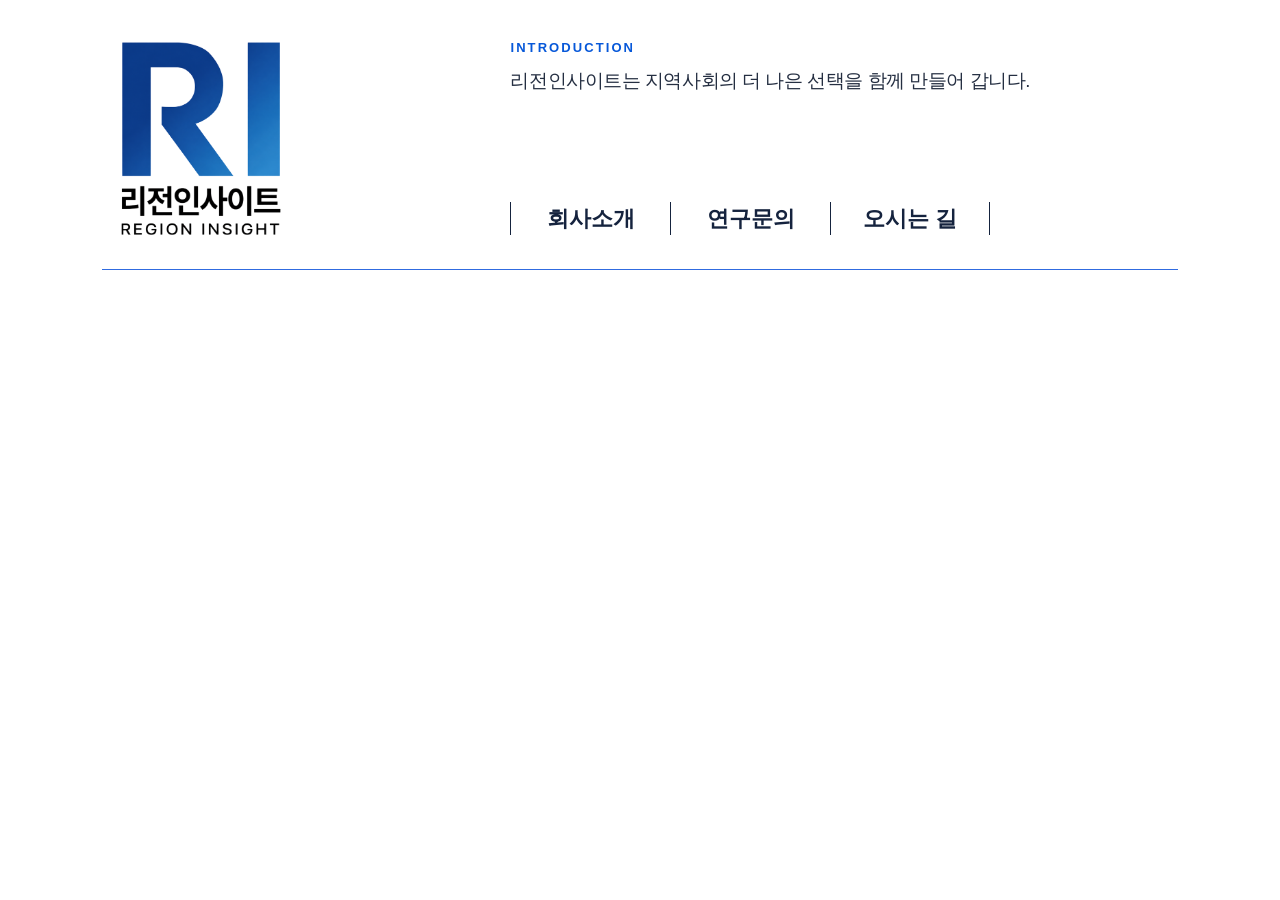
==== commit c51af46c: "소개페이지 수정_260930" ====
--- a/introduction.html
+++ b/introduction.html
@@ -17,42 +17,73 @@
     </nav>
   </header> -->
 
-  <main class="introduction-page">
+  <main class="introduction-page tab-page">
     <header class="introduction-intro">
       <a class="introduction-logo" href="./index.html" aria-label="메인페이지로 이동">
         <img src="./images/logo-img.png" alt="리전인사이트 REGION INSIGHT">
       </a>
       <div class="introduction-message">
         <span>INTRODUCTION</span>
-        <p>리전인사이트는 지역의 변화와 가능성을 데이터로 발견하고,<br>지속 가능한 성장을 위해 실질적인 전략과 인사이트를 제시합니다.</p>
+        <p>리전인사이트는 지역사회의 더 나은 선택을 함께 만들어 갑니다.</p>
       </div>
+      <nav class="section-nav" aria-label="소개 페이지 목차" role="tablist">
+        <button type="button" id="tab-company" role="tab" aria-controls="company" aria-selected="false" tabindex="-1">회사소개</button>
+        <button type="button" id="tab-inquiry" role="tab" aria-controls="inquiry" aria-selected="false" tabindex="-1">연구문의</button>
+        <button type="button" id="tab-location" role="tab" aria-controls="location" aria-selected="false" tabindex="-1">오시는 길</button>
+      </nav>
     </header>
 
-    <section class="introduction-row" aria-labelledby="company-title">
+    <section id="company" class="introduction-row" role="tabpanel" aria-labelledby="tab-company" hidden>
       <h1 id="company-title">회사소개</h1>
       <div class="introduction-copy">
         <strong>리전인사이트(Region Insight)</strong>
-        <p>리전인사이트는 지역의 현안을 분석하고 데이터 기반의 통찰을 통해 더 나은 지역의 미래를 제안하는 정책연구 전문기관입니다.</p>
+        <p>
+          리전인사이트는 지역의 현안과 변화를 데이터와 연구를 통해 분석하고, <br>
+          지역의 지속 가능한 발전을 위한 실질적인 정책과 전략을 제안하는 사회과학 연구기관입니다.
+        </p>
       </div>
     </section>
 
-    <section id="inquiry" class="introduction-row" aria-labelledby="inquiry-title">
-      <h1 id="inquiry-title">연구문의</h1>
-      <form id="researchInquiry" class="simple-inquiry-form">
-        <label for="inquiryContent">문의내용</label>
-        <textarea id="inquiryContent" name="message" rows="6" placeholder="내용을 입력하세요" required></textarea>
-        <div class="inquiry-buttons">
-          <button type="submit" class="send-button">SEND</button>
-          <button type="reset" class="delete-button">DEL</button>
-        </div>
-      </form>
+    <section id="inquiry" class="introduction-row" role="tabpanel" aria-labelledby="tab-inquiry" hidden>
+      	<h1 id="inquiry-title">연구문의</h1>
+			<form id="researchInquiry" class="simple-inquiry-form" action="/" method="post">
+				<!-- Spring Security의 요청 검증용 값 -->
+				<input type="hidden" name="${_csrf.parameterName}" value="${_csrf.token}">
+				
+				<label for="inquiryContent">문의내용</label>
+				
+				<textarea id="inquiryContent" name="message" rows="6" 
+						  maxlength="10000" placeholder="내용을 입력하세요" required></textarea>
+				
+				<div class="inquiry-buttons">
+				    <button type="submit" class="send-button">SEND</button>
+				    <button type="reset" class="delete-button">DEL</button>
+				</div>
+			</form>
     </section>
 
-    <section class="introduction-row location-row" aria-labelledby="location-title">
+    <section id="location" class="introduction-row location-row" role="tabpanel" aria-labelledby="tab-location" hidden>
       <h1 id="location-title">오시는 길</h1>
       <div class="location-content">
         <iframe title="리전인사이트 위치" src="https://www.google.com/maps?q=%EA%B4%91%EC%A3%BC%EA%B4%91%EC%97%AD%EC%8B%9C%20%EB%B6%81%EA%B5%AC%20%EC%B2%A8%EB%8B%A8%EC%97%B0%EC%8B%A0%EB%A1%9C%20284&output=embed" loading="lazy" referrerpolicy="no-referrer-when-downgrade"></iframe>
-        <p><strong>주소</strong> 광주광역시 북구 첨단연신로 284, 1011호</p>
+        <address class="location-details">
+          <p>
+            <strong>Address</strong> 
+            전남광주통합특별시 북구 첨단연신로 284, 1011호
+          </p>
+          <p>
+            <strong>TEL</strong> 
+            <a href="tel:0625756267">062-575-6267</a>
+          </p>
+          <p>
+            <strong>FAX</strong> 
+            062-575-6269
+          </p>
+          <p>
+            <strong>E-MAIL</strong>
+            <a href="mailto:irie@irie.re.kr">irie@irie.re.kr</a>
+          </p>
+        </address>
       </div>
     </section>
 
@@ -60,5 +91,6 @@
       <a href="./index.html" class="introduction-back"><span aria-hidden="true">←</span> BACK</a>
     </footer>
   </main>
+  <script src="./js/tabs.js"></script>
 </body>
 </html>
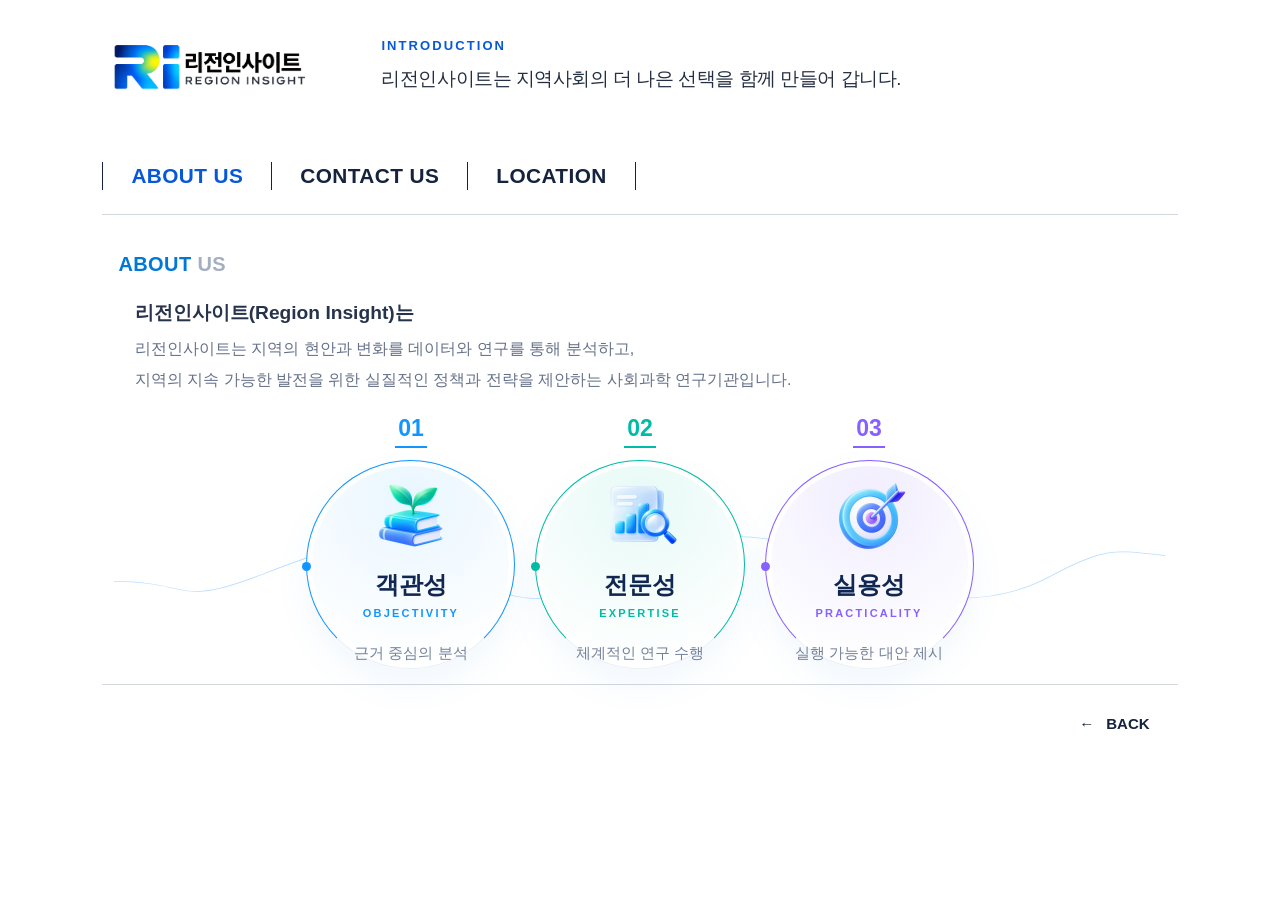
==== commit ded61f82: "2026-10-19(월) 피드백 반영 완료" ====
--- a/introduction.html
+++ b/introduction.html
@@ -9,7 +9,7 @@
 <body class="introduction-body">
   <!-- <header class="site-header">
     <a class="brand" href="./index.html" aria-label="리전인사이트 홈">
-      <img src="images/logo.png" alt="리전인사이트 REGION INSIGHT">
+      <img src="./images/logo.png" alt="리전인사이트 REGION INSIGHT">
     </a>
     <nav class="main-nav" aria-label="주요 메뉴">
       <a href="./introduction.html" aria-current="page">RI 소개</a>
@@ -17,53 +17,94 @@
     </nav>
   </header> -->
 
-  <main class="introduction-page tab-page">
+  <main class="introduction-page tab-page introduction-redesign">
     <header class="introduction-intro">
       <a class="introduction-logo" href="./index.html" aria-label="메인페이지로 이동">
-        <img src="./images/logo-img.png" alt="리전인사이트 REGION INSIGHT">
+        <img src="./images/logo.png" alt="리전인사이트 REGION INSIGHT">
       </a>
       <div class="introduction-message">
         <span>INTRODUCTION</span>
         <p>리전인사이트는 지역사회의 더 나은 선택을 함께 만들어 갑니다.</p>
       </div>
       <nav class="section-nav" aria-label="소개 페이지 목차" role="tablist">
-        <button type="button" id="tab-company" role="tab" aria-controls="company" aria-selected="false" tabindex="-1">회사소개</button>
-        <button type="button" id="tab-inquiry" role="tab" aria-controls="inquiry" aria-selected="false" tabindex="-1">연구문의</button>
-        <button type="button" id="tab-location" role="tab" aria-controls="location" aria-selected="false" tabindex="-1">오시는 길</button>
+        <button type="button" id="tab-company" role="tab" aria-controls="company" aria-selected="true" tabindex="0">ABOUT US</button>
+        <button type="button" id="tab-inquiry" role="tab" aria-controls="inquiry" aria-selected="false" tabindex="-1">CONTACT US</button>
+        <button type="button" id="tab-location" role="tab" aria-controls="location" aria-selected="false" tabindex="-1">LOCATION</button>
       </nav>
     </header>
 
-    <section id="company" class="introduction-row" role="tabpanel" aria-labelledby="tab-company" hidden>
-      <h1 id="company-title">회사소개</h1>
+    <section id="company" class="introduction-row" role="tabpanel" aria-labelledby="tab-company">
+      <h1 id="company-title" class="intro-panel-heading">ABOUT <span>US</span></h1>
       <div class="introduction-copy">
-        <strong>리전인사이트(Region Insight)</strong>
+        <h2 class="intro-company-name">리전인사이트(Region Insight)는</h2>
         <p>
           리전인사이트는 지역의 현안과 변화를 데이터와 연구를 통해 분석하고, <br>
           지역의 지속 가능한 발전을 위한 실질적인 정책과 전략을 제안하는 사회과학 연구기관입니다.
         </p>
+
+        <div class="intro-values" aria-label="리전인사이트의 연구 가치">
+			<svg class="intro-values-wave" viewBox="0 0 1100 240"
+				preserveAspectRatio="none" aria-hidden="true">
+				<path
+					d="M0 170C80 170 65 220 150 160S270 70 340 140S460 235 540 150S680 60 760 140S920 220 980 160S1050 110 1100 120" /></svg>
+			<article class="intro-value intro-value-objective">
+			  <span class="intro-value-number">01</span>
+			
+			  <div class="intro-value-circle">
+			    <img class="intro-value-icon" src="./images/icon-objectivity.png" alt="객관성">
+			    <h3>객관성</h3>
+			    <span class="intro-value-en">OBJECTIVITY</span>
+			    <p>근거 중심의 분석</p>
+			  </div>
+			</article>
+			<article class="intro-value intro-value-expertise">
+				<span class="intro-value-number">02</span>
+				<div class="intro-value-circle">
+					<img class="intro-value-icon" src="./images/icon-expertise.png" alt="전문성">
+					<h3>전문성</h3>
+					<span class="intro-value-en">EXPERTISE</span>
+					<p>체계적인 연구 수행</p>
+				</div>
+			</article>
+			<article class="intro-value intro-value-practicality">
+				<span class="intro-value-number">03</span>
+				<div class="intro-value-circle">
+					<img class="intro-value-icon" src="./images/icon-practicality.png" alt="실용성">
+					<h3>실용성</h3>
+					<span class="intro-value-en">PRACTICALITY</span>
+					<p>실행 가능한 대안 제시</p>
+				</div>
+			</article>
+		</div>
       </div>
     </section>
 
     <section id="inquiry" class="introduction-row" role="tabpanel" aria-labelledby="tab-inquiry" hidden>
-      	<h1 id="inquiry-title">연구문의</h1>
-			<form id="researchInquiry" class="simple-inquiry-form" action="/" method="post">
-				<!-- Spring Security의 요청 검증용 값 -->
-				<input type="hidden" name="${_csrf.parameterName}" value="${_csrf.token}">
-				
-				<label for="inquiryContent">문의내용</label>
-				
-				<textarea id="inquiryContent" name="message" rows="6" 
-						  maxlength="10000" placeholder="내용을 입력하세요" required></textarea>
-				
-				<div class="inquiry-buttons">
-				    <button type="submit" class="send-button">SEND</button>
-				    <button type="reset" class="delete-button">DEL</button>
-				</div>
-			</form>
-    </section>
+		  <h1 id="inquiry-title" class="intro-panel-heading">
+		    CONTACT <span>US</span>
+		  </h1>
+		
+		<form id="researchInquiry" class="simple-inquiry-form" action="#inquiry" method="get">
+			<div class="inquiry-info-row">
+			  <div class="inquiry-info-field">
+			    <label for="inquiryName">성함 / 기관명</label>
+			    <input type="text" id="inquiryName" name="senderName" maxlength="100" placeholder="성함/기관명" required>
+			  </div>
+			  <div class="inquiry-info-field">
+			    <label for="inquiryContact">이메일 / 연락처</label>
+			    <input type="text" id="inquiryContact" name="senderContact" maxlength="200" placeholder="이메일/연락처" required>
+			  </div>
+			</div>
+			<label for="inquiryContent">문의내용</label>
+			<textarea id="inquiryContent" name="message" rows="6" maxlength="10000" placeholder="내용을 입력하세요" required></textarea>
+			<div class="inquiry-buttons">
+  				<button type="submit" class="send-button">SEND</button>
+			</div>
+		</form>
+	</section>
 
     <section id="location" class="introduction-row location-row" role="tabpanel" aria-labelledby="tab-location" hidden>
-      <h1 id="location-title">오시는 길</h1>
+      <h1 id="location-title" class="intro-panel-heading">LOCATION</h1>
       <div class="location-content">
         <iframe title="리전인사이트 위치" src="https://www.google.com/maps?q=%EA%B4%91%EC%A3%BC%EA%B4%91%EC%97%AD%EC%8B%9C%20%EB%B6%81%EA%B5%AC%20%EC%B2%A8%EB%8B%A8%EC%97%B0%EC%8B%A0%EB%A1%9C%20284&output=embed" loading="lazy" referrerpolicy="no-referrer-when-downgrade"></iframe>
         <address class="location-details">
@@ -91,6 +132,31 @@
       <a href="./index.html" class="introduction-back"><span aria-hidden="true">←</span> BACK</a>
     </footer>
   </main>
+
   <script src="./js/tabs.js"></script>
+  <script>
+  /* GitHub Pages design preview: no server-side mail is sent. */
+  (function () {
+    var form = document.getElementById('researchInquiry');
+    if (!form) return;
+    form.addEventListener('submit', function (event) {
+      event.preventDefault();
+      if (!form.reportValidity()) return;
+      var name = form.elements.senderName.value.trim();
+      var contact = form.elements.senderContact.value.trim();
+      var content = form.elements.message.value.trim();
+      if (!name || !contact || !content) {
+        alert('성함/기관명, 이메일/연락처, 문의 내용을 모두 입력해주세요.');
+        return;
+      }
+      var message = ['성함/기관명: ' + name, '이메일/연락처: ' + contact, '', '[문의 내용]', content].join(String.fromCharCode(10));
+      if (message.length > 10000) {
+        alert('전체 내용은 10,000자 이내로 입력해주세요.');
+        return;
+      }
+      alert('디자인 확인용 페이지입니다. 실제 메일은 발송되지 않습니다.');
+    });
+  }());
+  </script>
 </body>
 </html>
--- a/css/styles.css
+++ b/css/styles.css
@@ -1,38 +1,75 @@
-:root { 
-	--navy: #061b50; 
-	--blue: #0758d9; 
-	--blue-bright: #148bd8; 
-	--aqua: #00bcc7; 
+:root {
+	--navy: #061b50;
+	--blue: #0758d9;
+	--blue-bright: #148bd8;
+	--aqua: #00bcc7;
 	--line: rgba(35, 116, 235, 0.38);
 }
-* {
-	box-sizing: border-box;
-}
+* { box-sizing: border-box; }
 html { scroll-behavior: smooth; }
 body {
-	margin: 0 auto; color: var(--navy); background: #fff;
+	margin: 0 auto;
+	color: var(--navy);
+	background: #fff;
 	font-family: Pretendard, "Noto Sans KR", "Apple SD Gothic Neo", Arial, sans-serif;
 }
-a { color: inherit; text-decoration: none; }
+a {
+	color: inherit;
+	text-decoration: none;
+}
 .site-header {
 	z-index: 20;
-	position: fixed; top: 0; left: 0;
-	width: 100%; height: 86px;
-	display: flex; align-items: center; justify-content: space-between;
+	position: fixed;
+	top: 0;
+	left: 0;
+	width: 100%;
+	height: 86px;
+	display: flex;
+	align-items: center;
+	justify-content: space-between;
 	padding: 0 clamp(10rem, 4vw, 15rem);
 	background: rgba(255, 255, 255, 0.88);
 	backdrop-filter: blur(16px);
 	border-bottom: 1px solid rgba(9, 37, 85, 0.06);
 }
-.brand { display: flex; align-items: center; gap: 12px; width: 200px; }
-.brand img { width: 100%; }
-.brand-name { display: grid; gap: 2px; }
-.brand-name strong { font-size: 15px; letter-spacing: -0.04em; }
-.brand-name small { font-size: 8px; font-weight: 700; letter-spacing: .08em; }
-.main-nav { display: flex; align-items: center; gap: clamp(20px, 2.5vw, 42px); }
-.main-nav a { font-size: 1.15rem; font-weight: 700; transition: color .25s ease; }
-.main-nav a:hover { color: var(--aqua); }
-.main-nav a[aria-current="page"] { color: var(--aqua); }
+.brand {
+	display: flex;
+	align-items: center;
+	gap: 12px;
+	width: 200px;
+}
+.brand img {
+	width: 100%;
+}
+.brand-name {
+	display: grid;
+	gap: 2px;
+}
+.brand-name strong {
+	font-size: 15px;
+	letter-spacing: -0.04em;
+}
+.brand-name small {
+	font-size: 8px;
+	font-weight: 700;
+	letter-spacing: .08em;
+}
+.main-nav {
+	display: flex;
+	align-items: center;
+	gap: clamp(20px, 2.5vw, 42px);
+}
+.main-nav a {
+	font-size: 1.15rem;
+	font-weight: 700;
+	transition: color .25s ease;
+}
+.main-nav a:hover {
+	color: var(--aqua);
+}
+.main-nav a[aria-current="page"] {
+	color: var(--aqua);
+}
 .main-nav a[aria-current="page"]::after {
 	content: "";
 	display: block;
@@ -69,7 +106,11 @@
 }
 .letter-r { width: clamp(190px, 22vw, 320px); }
 .letter-i { width: clamp(83px, 7vw, 117px); }
-.letter-svg { width: 100%; height: auto; overflow: visible; }
+.letter-svg {
+	width: 100%;
+	height: auto;
+	overflow: visible;
+}
 .letter-svg path {
 	fill: url("#brandGradient");
 	fill: var(--blue);
@@ -104,8 +145,8 @@
 .letter-button:hover .letter-svg path,
 .letter-button:focus-visible .letter-svg path {
 	filter: drop-shadow(-10px -3px 0 rgba(0, 210, 220, .72))
-			drop-shadow(-20px -5px 7px rgba(0, 205, 216, .32))
-			drop-shadow(0 0 10px rgba(0, 188, 199, .22));
+		drop-shadow(-20px -5px 7px rgba(0, 205, 216, .32))
+		drop-shadow(0 0 10px rgba(0, 188, 199, .22));
 	transform: none;
 }
 .letter-r:hover .letter-svg path,
@@ -117,11 +158,11 @@
 	fill: #167fd6;
 }
 .letter-button:hover .hover-label,
-.letter-button:focus-visible .hover-label {
+.letter-button:focus-visible .hover-label{
 	opacity: 1;
 	transform: translate(-50%, 0);
 }
-.letter-button:hover .hover-label::after, 
+.letter-button:hover .hover-label::after,
 .letter-button:focus-visible .hover-label::after {
 	width: 38px;
 }
@@ -187,9 +228,20 @@
 	border: 1px solid #dfe8f4;
 	background: #fff;
 }
-.content-card span { color: var(--aqua); font-size: 13px; font-weight: 800; }
-.content-card h2 { margin: 18px 0 12px; font-size: 25px; }
-.content-card p { margin: 0; color: #62708a; line-height: 1.7; }
+.content-card span {
+	color: var(--aqua);
+	font-size: 13px;
+	font-weight: 800;
+}
+.content-card h2 {
+	margin: 18px 0 12px;
+	font-size: 25px;
+}
+.content-card p {
+	margin: 0;
+	color: #62708a;
+	line-height: 1.7;
+}
 .back-home {
 	display: inline-flex;
 	align-items: center;
@@ -197,7 +249,10 @@
 	margin-top: 38px;
 	font-weight: 800;
 }
-.detail-body { min-width: 320px; background: #fff; }
+.detail-body {
+	min-width: 320px;
+	background: #fff;
+}
 .detail-header {
 	display: flex;
 	align-items: center;
@@ -251,7 +306,9 @@
 	font-size: clamp(32px, 4vw, 54px);
 	letter-spacing: -.06em;
 }
-.text-page { padding: 50px clamp(10rem, 7vw, 15rem); }
+.text-page {
+	padding: 50px clamp(10rem, 7vw, 15rem);
+}
 .text-section {
 	display: grid;
 	grid-template-columns: 110px minmax(0, 1fr);
@@ -276,8 +333,12 @@
 	font-size: 18px;
 	line-height: 1.9;
 }
-.editable-copy p { margin: 0 0 12px; }
-.history-list { border-top: 2px solid var(--navy); }
+.editable-copy p {
+	margin: 0 0 12px;
+}
+.history-list {
+	border-top: 2px solid var(--navy);
+}
 .history-list>div {
 	display: grid;
 	grid-template-columns: 130px 1fr;
@@ -296,7 +357,9 @@
 	font-size: 17px;
 	line-height: 1.7;
 }
-.inquiry-form { max-width: 920px; }
+.inquiry-form {
+	max-width: 920px;
+}
 .inquiry-form label {
 	display: grid;
 	gap: 10px;
@@ -304,8 +367,14 @@
 	font-size: 14px;
 	font-weight: 800;
 }
-.form-row { display: grid; grid-template-columns: 1fr 1fr; gap: 28px; }
-.inquiry-form > label { margin-top: 28px; }
+.form-row {
+	display: grid;
+	grid-template-columns: 1fr 1fr;
+	gap: 28px;
+}
+.inquiry-form>label {
+	margin-top: 28px;
+}
 .inquiry-form input, .inquiry-form textarea {
 	width: 100%;
 	border: 0;
@@ -324,7 +393,9 @@
 	border: 1px solid #aebdd0;
 	padding: 16px;
 }
-.inquiry-form input:focus, .inquiry-form textarea:focus { border-color: var(--aqua); }
+.inquiry-form input:focus, .inquiry-form textarea:focus {
+	border-color: var(--aqua);
+}
 .form-action {
 	display: flex;
 	align-items: center;
@@ -353,7 +424,9 @@
 	border-color: var(--aqua);
 	background: var(--aqua);
 }
-.form-action button span { margin-left: 18px; }
+.form-action button span {
+	margin-left: 18px;
+}
 .page-bottom {
 	display: flex;
 	justify-content: center;
@@ -367,18 +440,30 @@
 	font-weight: 800;
 	transition: color .2s, border-color .2s;
 }
-.back-button:hover { color: var(--aqua); border-color: var(--aqua); }
-.back-button span { margin-right: 16px; }
+.back-button:hover {
+	color: var(--aqua);
+	border-color: var(--aqua);
+}
+.back-button span {
+	margin-right: 16px;
+}
 
 @media ( max-width : 720px) {
-	.site-header { height: 72px; padding-inline: 20px; }
+	.site-header {
+		height: 72px;
+		padding-inline: 20px;
+	}
 	.main-nav a { display: none; }
 	.brand-mark { font-size: 30px; }
 	.hero { padding-top: 100px; }
 	.logo-menu { gap: 3px; transform: none; }
 	.letter-r { width: min(58vw, 260px); }
 	.letter-i { width: min(18vw, 82px); }
-	.wave { width: 78vw; height: 130px; opacity: .5; }
+	.wave {
+		width: 78vw;
+		height: 130px;
+		opacity: .5;
+	}
 	.sub-page { padding-top: 72px; }
 	.sub-hero { min-height: 440px; }
 	.content-grid { grid-template-columns: 1fr; }
@@ -389,16 +474,34 @@
 		gap: 28px;
 		padding-block: 28px;
 	}
-	.horizontal-name { padding-right: 0; border-right: 0; }
-	.page-heading { width: 100%; padding: 24px 0 0; border-top: 1px solid #dce6f2; }
-	.text-section { grid-template-columns: 1fr; gap: 18px; padding: 64px 0; }
+	.horizontal-name {
+		padding-right: 0;
+		border-right: 0;
+	}
+	.page-heading {
+		width: 100%;
+		padding: 24px 0 0;
+		border-top: 1px solid #dce6f2;
+	}
+	.text-section {
+		grid-template-columns: 1fr;
+		gap: 18px;
+		padding: 64px 0;
+	}
 	.form-row { grid-template-columns: 1fr; }
-	.form-action { align-items: stretch; flex-direction: column; }
-}
+	.form-action {
+		align-items: stretch;
+		flex-direction: column;
+	}
+}
+
 @media ( prefers-reduced-motion : reduce) {
 	html { scroll-behavior: auto; }
-	*, *::before, *::after { transition-duration: .01ms !important; }
-}
+	*, *::before, *::after {
+		transition-duration: .01ms !important;
+	}
+}
+
 .research-body {
 	min-width: 320px;
 	min-height: 100vh;
@@ -424,7 +527,9 @@
 	padding-bottom: 2rem;
 	border-bottom: 1px solid #306be0;
 }
-.research-logo { display: block; }
+.research-logo {
+	display: block;
+}
 .research-logo img {
 	display: block;
 	width: 100%;
@@ -473,8 +578,8 @@
 	border-radius: 0.75rem;
 	box-shadow: 2px 4px 15px rgba(0, 0, 0, 0.2);
 	text-align: center;
-	transition: color .25s ease, border-color .25s ease, 
-				transform .25s ease, box-shadow .25s ease;
+	transition: color .25s ease, border-color .25s ease, transform .25s ease,
+		box-shadow .25s ease;
 }
 .research-fields article:hover {
 	color: #fff;
@@ -490,16 +595,24 @@
 	font-size: 1rem;
 	font-weight: 800;
 }
-.research-fields article:hover span { color: rgba(255, 255, 255, .75); }
+.research-fields article:hover span {
+	color: rgba(255, 255, 255, .75);
+}
 .research-fields h2 {
 	color: var(--navy);
 	font-size: clamp(1rem, 1.4vw, 1.2rem);
 	font-weight: 600;
 	line-height: 1.35;
 }
-.research-fields article:hover h2 { color: #fff; }
-.history-row { min-height: 300px; }
-.research-history { border-top: 1px solid #e2e7ef; }
+.research-fields article:hover h2 {
+	color: #fff;
+}
+.history-row {
+	min-height: 300px;
+}
+.research-history {
+	border-top: 1px solid #e2e7ef;
+}
 .research-history article {
 	display: grid;
 	grid-template-columns: 100px 1fr;
@@ -534,7 +647,9 @@
 	font-weight: 700;
 	transition: color .2s ease;
 }
-.research-back:hover { color: var(--aqua); }
+.research-back:hover {
+	color: var(--aqua);
+}
 
 @media ( max-width : 860px) {
 	.research-body {
@@ -583,7 +698,9 @@
 	padding-bottom: 2rem;
 	border-bottom: 1px solid #306be0;
 }
-.introduction-logo { display: block; }
+.introduction-logo {
+	display: block;
+}
 .introduction-logo img {
 	display: block;
 	width: 100%;
@@ -659,7 +776,9 @@
 	font-size: 17px;
 	line-height: 1.65;
 }
-.simple-inquiry-form textarea::placeholder { color: #c0c6cf; }
+.simple-inquiry-form textarea::placeholder {
+	color: #c0c6cf;
+}
 .simple-inquiry-form textarea:focus {
 	border-color: var(--aqua);
 	box-shadow: 0 0 0 2px rgba(0, 188, 199, .1);
@@ -713,39 +832,55 @@
 	font-weight: 700;
 	transition: color .2s ease;
 }
-.introduction-back:hover { color: var(--aqua); }
+.introduction-back:hover {
+	color: var(--aqua);
+}
 
 @media ( max-width : 860px) {
-	.introduction-page { padding: calc(72px + 32px) 24px 0; }
+	.introduction-page {
+		padding: calc(72px + 32px) 24px 0;
+	}
 	.introduction-intro {
 		grid-template-columns: 1fr;
 		gap: 30px;
 		padding-left: 0;
 	}
-	.introduction-logo { width: min(230px, 70vw); }
-	.introduction-message p br { display: none; }
-	.introduction-row { grid-template-columns: 1fr; gap: 24px; }
+	.introduction-logo {
+		width: min(230px, 70vw);
+	}
+	.introduction-message p br {
+		display: none;
+	}
+	.introduction-row {
+		grid-template-columns: 1fr;
+		gap: 24px;
+	}
 }
 
 @media ( max-width : 560px) {
-	.introduction-page { padding-inline: 18px; }
-	.simple-inquiry-form { grid-template-columns: 1fr; }
-	.inquiry-buttons { flex-direction: row; justify-content: flex-end; }
+	.introduction-page {
+		padding-inline: 18px;
+	}
+	.simple-inquiry-form {
+		grid-template-columns: 1fr;
+	}
+	.inquiry-buttons {
+		flex-direction: row;
+		justify-content: flex-end;
+	}
 }
 
 .logo-menu { transform: translateY(8px); }
 .letter-r { width: clamp(153px, 14.7vw, 213px); }
-.letter-i { width: clamp(55px, 4.7vw, 78px);}
-.research-page, .introduction-page {
-	padding: 0 clamp(24px, 8vw, 160px) 48px;
-}
+.letter-i { width: clamp(55px, 4.7vw, 78px); }
+.research-page, .introduction-page { padding: 0 clamp(24px, 8vw, 160px); }
 .research-intro, .introduction-intro {
 	position: sticky;
 	z-index: 30;
 	top: 0;
 	grid-template-columns: minmax(160px, 230px) minmax(0, 1fr);
 	column-gap: clamp(24px, 5vw, 70px);
-	padding: 20px 0 14px;
+	padding: 30px 0 30px;
 	background: rgba(255, 255, 255, .97);
 	backdrop-filter: blur(12px);
 }
@@ -772,77 +907,65 @@
 	font-size: 14px;
 	font-weight: 700;
 }
-.section-nav a:hover, .section-nav a:focus-visible { color: white; background: #0758d9; }
-.research-row, .introduction-row { scroll-margin-top: 190px; }
-.research-row h1, .introduction-row h1 { scroll-margin-top: 190px; }
+.section-nav a:hover, .section-nav a:focus-visible {
+	color: white;
+	background: #0758d9;
+}
+.research-row, .introduction-row {
+	scroll-margin-top: 190px;
+}
+.research-row h1, .introduction-row h1 {
+	scroll-margin-top: 190px;
+}
 .research-diagram img {
 	display: block;
 	width: 100%;
 	height: auto;
 }
-.research-history article { display: block; }
-.location-details { margin-top: 16px; font-style: normal; }
-.location-details p { margin: 8px 0; }
-.location-details strong { display: inline-block; min-width: 85px; }
-
-
+.research-history article {
+	display: block;
+}
+.location-details {
+	margin-top: 16px;
+	font-style: normal;
+}
+.location-details p {
+	margin: 8px 0;
+}
+.location-details strong {
+	display: inline-block;
+	min-width: 85px;
+}
 @keyframes nav-reveal {
-	from { 
-		opacity: 0;
-		transform: translateY(8px);
-	}
-	to {
-		opacity: 1;
-		transform: translateY(0);
-	}
+	from { opacity:0; transform: translateY(8px); }
+	to { opacity: 1; transform: translateY(0); }
 }
 
 @media ( max-width : 860px) {
-	.research-page, .introduction-page {
-		padding: 0 24px 32px;
-	}
+	.research-page, .introduction-page { padding: 0 24px 32px; }
 	.research-intro, .introduction-intro {
 		grid-template-columns: 1fr;
 		gap: 8px;
 		padding: 12px 0;
 	}
-	.research-logo, .introduction-logo {
-		width: min(170px, 45vw);
-	}
-	.section-nav {
-		grid-column: 1;
-		margin-top: 4px;
-	}
-	.research-row h1, .introduction-row h1 {
-		scroll-margin-top: 210px;
-	}
+	.research-logo, .introduction-logo { width: min(170px, 45vw); }
+	.section-nav { grid-column: 1; margin-top: 4px; }
+	.research-row h1, .introduction-row h1 { scroll-margin-top: 210px; font-size: 16px; }
 }
 
 @media ( max-width : 480px) {
-	.research-page, .introduction-page {
-		padding-inline: 18px;
-	}
-	.research-row, .introduction-row {
-		padding: 28px 0;
-	}
-	.section-nav a {
-		font-size: 12px;
-		padding-inline: 11px;
-	}
+	.research-page, .introduction-page { padding-inline: 18px; }
+	.research-row, .introduction-row { padding: 28px 0; }
+	.section-nav a { font-size: 12px; padding-inline: 11px; }
 }
 
 @media ( prefers-reduced-motion : reduce) {
-	.section-nav {
-		animation: none;
-	}
+	.section-nav { animation: none; }
 }
 
 /* 서브페이지 탭 스타일 */
-.tab-page [hidden] {
-	display: none !important;
-}
+.tab-page [hidden] { display: none !important; }
 .tab-page .research-intro, .tab-page .introduction-intro {
-	min-height: 270px;
 	align-content: center;
 	grid-template-rows: auto auto;
 	border-bottom: 1px solid #306be0;
@@ -853,7 +976,7 @@
 .tab-page .research-logo {
 	grid-column: 2;
 	grid-row: 1/3;
-	width: min(100%, 200px);
+	width: min(100%, 400px);
 	justify-self: end;
 	transition: all 0.5s ease-in-out;
 }
@@ -861,17 +984,13 @@
 	grid-column: 1;
 }
 .tab-page .introduction-intro {
-	grid-template-columns: minmax(200px, 32%) minmax(0, 1fr);
+	grid-template-columns: 20% minmax(0, 1fr);
 }
 .tab-page .introduction-logo {
 	grid-column: 1;
-	grid-row: 1/3;
-	width: min(100%, 200px);
-	transition: all 0.5s ease-in-out;
-}
-.tab-page .introduction-message,
-.tab-page .introduction-intro .section-nav {
-	grid-column: 2;
+	grid-row: 1;
+	justify-self: start;
+	width: 300px;
 }
 .tab-page .section-nav {
 	gap: 0;
@@ -879,7 +998,15 @@
 	align-items: center;
 	animation: none;
 }
-
+.tab-page .introduction-message {
+	grid-column: 2;
+	grid-row: 1;
+}
+.tab-page .introduction-intro .section-nav {
+	grid-column: 1/-1;
+	grid-row: 2;
+	margin: 0;
+}
 .tab-page .section-nav button {
 	min-width: 160px;
 	padding: 2px 28px;
@@ -896,9 +1023,8 @@
 .tab-page .section-nav button:last-child {
 	border-right: 1px solid #15233e;
 }
-.tab-page .section-nav button:hover, 
-.tab-page .section-nav button:focus-visible, 
-.tab-page .section-nav button[aria-selected="true"] {
+.tab-page .section-nav button:hover, .tab-page .section-nav button:focus-visible,
+	.tab-page .section-nav button[aria-selected="true"] {
 	color: var(--blue);
 }
 .tab-page .section-nav button:focus-visible {
@@ -911,7 +1037,9 @@
 	filter: none;
 	animation: none;
 }
-.tab-page:not(.has-selection)>footer { display: none; }
+.tab-page:not(.has-selection)>footer {
+	display: none;
+}
 .tab-page #research-area {
 	display: block;
 	padding: 0;
@@ -948,21 +1076,11 @@
 .hero-branding.is-transitioning .hero-brand-name { opacity: 0; }
 
 @media ( max-width : 860px) {
-	.tab-page .research-intro, .tab-page .introduction-intro {
-		min-height: 220px;
-		gap: 10px 16px;
-	}
-	.tab-page .research-intro {
-		grid-template-columns: minmax(0, 1fr) minmax(110px, 28%);
-	}
-	.tab-page .introduction-intro {
-		grid-template-columns: minmax(110px, 28%) minmax(0, 1fr);
-	}
-	.tab-page .research-logo, .tab-page .introduction-logo {
-		width: 100%; }
-	.tab-page .section-nav {
-		margin-top: 12px;
-	}
+	.tab-page .research-intro, .tab-page .introduction-intro { min-height: 220px; gap: 10px 16px; }
+	.tab-page .research-intro { grid-template-columns: minmax(0, 1fr) minmax(110px, 28%); }
+	.tab-page .introduction-intro { grid-template-columns: minmax(110px, 28%) minmax(0, 1fr); }
+	.tab-page .research-logo, .tab-page .introduction-logo { width: 100%; }
+	.tab-page .section-nav { margin-top: 12px; }
 	.tab-page .section-nav button {
 		min-width: auto;
 		padding: 3px 12px;
@@ -971,33 +1089,13 @@
 }
 
 @media ( max-width : 560px) {
-	.tab-page .research-intro, .tab-page .introduction-intro {
-		min-height: 0;
-		padding-block: 20px;
-	}
-	.tab-page .research-intro {
-		grid-template-columns: minmax(0, 1fr) 94px;
-	}
-	.tab-page .introduction-intro {
-		grid-template-columns: 94px minmax(0, 1fr);
-	}
-	.tab-page .research-message p, .tab-page .introduction-message p {
-		font-size: 14px;
-	}
-	.tab-page .section-nav {
-		grid-column: 1/-1;
-		grid-row: 3;
-		flex-wrap: nowrap;
-	}
-	.tab-page .section-nav button {
-		flex: 1;
-		padding-inline: 4px;
-		font-size: 13px;
-		white-space: nowrap;
-	}
-	.tab-page #research-area .research-diagram img {
-		min-width: 620px;
-	}
+	.tab-page .research-intro, .tab-page .introduction-intro { min-height: 0; padding-block: 20px; }
+	.tab-page .research-intro { grid-template-columns: minmax(0, 1fr) 94px; } 
+	.tab-page .introduction-intro { grid-template-columns: 94px minmax(0, 1fr); }
+	.tab-page .research-message p, .tab-page .introduction-message p { font-size: 14px; }
+	.tab-page .section-nav { grid-column: 1/-1; grid-row: 3; flex-wrap: nowrap; }
+	.tab-page .section-nav button { flex: 1; padding-inline: 4px; white-space: nowrap; }
+	.tab-page #research-area .research-diagram img { min-width: 620px; }
 }
 
 /* 연구(Research) 페이지 */
@@ -1045,8 +1143,8 @@
 	left: calc(100% + 12px);
 	transform: translate(-8px, -50%);
 }
-.hero-branding .letter-button:hover .hover-label, 
-.hero-branding .letter-button:focus-visible .hover-label {
+.hero-branding .letter-button:hover .hover-label, .hero-branding .letter-button:focus-visible .hover-label
+	{
 	transform: translate(0, -50%);
 }
 .hero-branding .hover-label::after {
@@ -1080,11 +1178,11 @@
 		rgba(103, 195, 245, .06);
 }
 .research-core {
-    width: clamp(120px, 16vw, 180px);
-    position: absolute;
-    left: 50%;
-    transform: translateX(-50%);
-    bottom: 2%;
+	width: clamp(120px, 16vw, 180px);
+	position: absolute;
+	left: 50%;
+	transform: translateX(-50%);
+	bottom: 2%;
 }
 .research-core img {
 	display: block;
@@ -1135,7 +1233,7 @@
 .research-bubble h2 {
 	margin: 3px 0 10px;
 	color: #102752;
-    font-size: clamp(13px, 1.3vw, 18px);
+	font-size: clamp(13px, 1.3vw, 18px);
 	font-weight: 800;
 	line-height: 1.2;
 	white-space: nowrap;
@@ -1147,12 +1245,12 @@
 	line-height: 1.35;
 }
 .area-economy { 
-	--bubble: #168bfa;
+	--bubble: #168bfa; 
 	--tint: #d7f0ff;
 	top: 5%;
 	left: 50%;
 }
-.area-jobs {
+.area-jobs { 
 	--bubble: #08bd92; 
 	--tint: #d3f7ec;
 	top: 15%;
@@ -1164,22 +1262,24 @@
 	top: 15%;
 	left: 69.5%;
 }
-.area-feasibility {
-	--bubble: #ff8b3d;
+.area-feasibility { 
+	--bubble: #ff8b3d; 
 	--tint: #fff0df;
 	bottom: 4%;
 	left: 13%;
 }
 .area-development {
-	--bubble: #13abd0;
+	--bubble: #13abd0; 
 	--tint: #d9f8ff;
 	bottom: 4%;
 	left: 87%;
 }
+
 @media ( max-width : 860px) {
 	.research-bubble h2 { font-size: 12px; }
 	.research-bubble p { font-size: 10px; }
 }
+
 @media ( max-width : 560px) {
 	.hero { padding: 100px 18px 60px; }
 	.hero-branding .hover-label { font-size: 10px; letter-spacing: 0; }
@@ -1187,11 +1287,9 @@
 	.hero-branding .letter-i .hover-label { left: calc(100% + 4px); }
 	.hero-brand-name strong { margin-top: 5px; }
 }
+
 @media ( max-width : 640px) {
-	.tab-page #research-area {
-		width: 100%;
-		overflow: visible;
-	}
+	.tab-page #research-area { width: 100%; overflow: visible; }
 	.research-visual {
 		display: grid;
 		grid-template-columns: repeat(2, minmax(0, 1fr));
@@ -1209,19 +1307,21 @@
 		margin-bottom: 2px;
 		font-size: 18px;
 	}
-	.research-orbit {
-		display: none;
-	}
-	.research-core {
-		width: clamp(180px, 16vw, 240px);
-	}
+	.location-details { margin-top: 20px; }
+	.location-details p { margin: 15px 5px; }
+	.location-content p strong { width: 100%; padding-bottom: 5px; }
+	.research-history article { padding: 15px 4px; }
+	.research-history p { font-size: 16px; }
+	.research-orbit { display: none; }
+	.research-core { width: clamp(180px, 16vw, 240px); }
 	.research-core img {
 		display: block;
 		width: 100%;
 		height: auto;
-	}
-	.research-bubble, .area-economy, .area-jobs, .area-policy,
-		.area-feasibility, .area-development {
+		opacity: 0.3;
+	}
+	.research-bubble, .area-economy, .area-jobs,
+	.area-policy, .area-feasibility, .area-development {
 		position: static;
 		top: auto;
 		right: auto;
@@ -1248,17 +1348,9 @@
 		white-space: normal;
 		word-break: keep-all;
 	}
-	.research-bubble p {
-		font-size: 11px;
-		line-height: 1.45;
-	}
-	.research-core {
-		width: 100%;
-	}
-	.area-development {
-		grid-column: 1/-1;
-		min-height: 150px;
-	}
+	.research-bubble p { font-size: 11px; line-height: 1.45; }
+	.research-core { width: 100%; }
+	.area-development { grid-column: 1/-1; min-height: 150px; }
 }
 
 @media ( max-width : 380px) {
@@ -1267,4 +1359,635 @@
 	.research-bubble { min-height: 154px; }
 	.research-bubble h2 { font-size: 15px; }
 	.research-bubble p { font-size: 12px; }
+}
+
+/* 메인: 이미지 참조 없는 인라인 SVG 로고 */
+.ri-vector-page .hero {
+	min-height: 100vh;
+	min-height: 100svh;
+	padding: 36px 20px;
+}
+.ri-vector-page .ri-vector-branding {
+	width: min(360px, 76vw);
+}
+.ri-vector-page .ri-vector-menu {
+	display: block;
+	width: 100%;
+	transform: none;
+}
+.ri-vector-logo {
+	display: block;
+	width: 100%;
+	height: auto;
+	overflow: visible;
+}
+.ri-vector-logo .ri-symbol {
+	cursor: pointer;
+	outline: none;
+}
+.ri-vector-logo .ri-symbol-art {
+	transition: filter .3s ease;
+}
+.ri-vector-logo .ri-symbol:hover .ri-symbol-art,
+.ri-vector-logo .ri-symbol:focus .ri-symbol-art{
+	filter: drop-shadow(0 0 7px rgba(0, 205, 205, .65))
+		drop-shadow(0 0 19px rgba(0, 205, 205, .35));
+}
+.ri-vector-logo .ri-symbol:focus-visible .ri-symbol-art {
+	filter: drop-shadow(0 0 3px #008fba) drop-shadow(0 0 15px #00c9cf);
+}
+.ri-vector-logo .ri-vector-name {
+	pointer-events: none;
+}
+.ri-vector-page .ri-menu-label {
+	position: absolute;
+	top: 32%;
+	color: #009fae;
+	font-size: clamp(12px, 1.35vw, 19px);
+	font-weight: 800;
+	letter-spacing: .035em;
+	white-space: nowrap;
+	opacity: 0;
+	transition: opacity .25s ease, transform .25s ease;
+	pointer-events: none;
+}
+.ri-vector-page .ri-label-r {
+	right: calc(100% + 14px);
+	transform: translateX(8px);
+}
+.ri-vector-page .ri-label-i {
+	left: calc(100% + 14px);
+	transform: translateX(-8px);
+}
+.ri-vector-page .is-r-active .ri-label-r,
+.ri-vector-page .is-i-active .ri-label-i {
+	opacity: 1;
+	transform: translateX(0);
+}
+
+@media ( max-width : 720px) {
+	.ri-vector-page .ri-menu-label { top: -18px; font-size: 11px; }
+	.ri-vector-page .ri-label-r { right: auto; left: 12%; }
+	.ri-vector-page .ri-label-i { left: auto; right: 0; }
+}
+
+/* 연구 페이지에만 적용하는 AREAS / PROCESS / PROJECTS 스타일 */
+.research-redesign {
+	margin: 0 auto;
+}
+.tab-page.research-redesign .research-intro {
+	grid-template-columns: 20% minmax(0, 1fr);
+}
+.tab-page.research-redesign .research-logo {
+	grid-column: 1;
+	grid-row: 1;
+	justify-self: start;
+	width: 300px;
+}
+.tab-page.research-redesign .research-message {
+	grid-column: 2;
+	grid-row: 1;
+}
+.tab-page.research-redesign .section-nav {
+	grid-column: 1/-1;
+	grid-row: 2;
+	margin: 0;
+}
+.tab-page.research-redesign .section-nav button {
+	min-width: 160px;
+	font-size: 1.3rem;
+	letter-spacing: .02em;
+}
+.research-redesign .research-panel-title {
+	margin: 0;
+	color: #0079dc;
+	font-size: 20px;
+	font-weight: 800;
+	letter-spacing: -.03em;
+	padding-left: 1rem;
+}
+.research-redesign .research-panel-title span {
+	color: #a7b1c3;
+}
+.tab-page.research-redesign>.research-row {
+	display: block;
+	padding: 34px 0 46px;
+	min-height: 0;
+	border-bottom: 1px solid #397cff;
+}
+.tab-page.research-redesign>[hidden] {
+	display: none !important;
+}
+.research-redesign .research-visual {
+	min-height: 530px;
+	padding: 0;
+	border-bottom: 0;
+	padding: 34px 0 46px;
+}
+.research-redesign .research-visual .research-panel-title { 
+	position: relative;
+	z-index: 3;
+}
+.research-redesign .research-bubble { width: 19%; }
+.research-redesign .area-economy { top: 10%; }
+.research-redesign .area-jobs, .research-redesign .area-policy { top: 18%; }
+.research-redesign .area-jobs { left: 30.65%; }
+.research-redesign .area-policy { left: 69.3%; }
+.research-redesign .area-feasibility { left: 12%; bottom: 4%; }
+.research-redesign .area-development { left: 88%; bottom: 4%; }
+.research-redesign .research-core { width: 150px; bottom: 3%; }
+.research-process-list {
+	display: grid;
+	grid-template-columns: repeat(4, minmax(0, 1fr));
+	gap: 100px;
+	list-style: none;
+	padding: 54px 0 12px;
+	margin: 0 auto;
+	width: 85%;
+}
+.process-step { 
+	--step: #168bfa; 
+	--tint: #eef8ff;
+	position: relative;
+	min-width: 0;
+	text-align: center;
+}
+.process-step-2 { 
+	--step: #00b798; 
+	--tint: #effbf7;
+}
+.process-step-3 { 
+	--step: #087cfa; 
+	--tint: #f0f7ff;
+}
+.process-step-4 { 
+	--step: #8b62eb; 
+	--tint: #f7f3ff;
+}
+.process-number {
+	display: inline-block;
+	padding-bottom: 7px;
+	color: var(--step);
+	border-bottom: 2px solid var(--step);
+	font-size: 1.35rem;
+	font-weight: 800;
+}
+.process-circle {
+	display: flex;
+	flex-direction: column;
+	align-items: center;
+	justify-content: center;
+	aspect-ratio: 1;
+	margin-top: 12px;
+	padding: 16px 8px;
+	border: 1px solid color-mix(in srgb, var(--step) 35%, white);
+	border-radius: 50%;
+	background: radial-gradient(circle at 50% 15%, var(--tint), white 85%);
+	box-shadow: inset 0 0 0 5px white, 0 8px 26px #174f8c08;
+}
+.process-circle svg {
+	width: 70px;
+	height: 70px;
+	fill: none;
+	stroke: var(--step);
+	stroke-width: 2.5;
+	stroke-linecap: round;
+	stroke-linejoin: round;
+}
+.process-circle h2 {
+	margin: 5px 0 5px;
+	font-size: 1.2rem;
+	color: #102752;
+}
+.process-circle p {
+	margin: 0;
+	font-size: 1.1rem;
+	line-height: 1.6;
+	color: #62708a;
+	word-break: keep-all;
+}
+.process-result {
+	display: block;
+	margin: 16px 0 0;
+	padding: 11px 5px;
+	border-radius: 30px;
+	background: var(--tint);
+	color: #173d75;
+	font-size: 1.1rem;
+	word-break: keep-all;
+}
+.process-step:not(:last-child)::after {
+	content: '';
+	position: absolute;
+	top: 47%;
+	right: -19px;
+	width: 9px;
+	height: 9px;
+	border-top: 2px solid #83c4ff;
+	border-right: 2px solid #83c4ff;
+	transform: rotate(45deg);
+}
+.research-project-list {
+	margin: 30px 0 0;
+	padding: 0;
+	list-style: none;
+	counter-reset: project;
+	border-top: 2px solid #26374f;
+}
+.research-project-list li {
+	display: flex;
+	gap: 20px;
+	padding: 17px 10px;
+	border-bottom: 1px solid #dce3ed;
+	color: #27364c;
+	font-size: 16px;
+	line-height: 1.6;
+	word-break: keep-all;
+	counter-increment: project;
+}
+.research-project-list li::before {
+	content: counter(project, decimal-leading-zero);
+	flex: 0 0 30px;
+	color: #0878db;
+	font-weight: 800;
+}
+
+@media ( max-width :1100px) {
+	.research-process-list { gap: 20px; }
+	.process-circle h2 { font-size: 15px; }
+	.process-circle p { font-size: 11px; }
+	.process-circle svg { width: 42px; height: 42px; }
+	.process-step:not(:last-child)::after { right: -14px; }
+}
+
+@media ( max-width :860px) {
+	.tab-page.research-redesign .research-intro {
+		grid-template-columns: 150px minmax(0, 1fr);
+		gap: 20px;
+		min-height: 220px;
+	}
+	.tab-page.research-redesign .research-logo { width: 130px; }
+	.tab-page.research-redesign .section-nav button { min-width: 0; flex: 1; font-size: 17px; }
+	.research-process-list { grid-template-columns: repeat(2, minmax(0, 1fr)); gap: 34px 28px; }
+	.process-step:nth-child(2)::after { display: none; }
+	.process-circle h2 { font-size: 18px; }
+	.process-circle p { font-size: 13px; }
+}
+
+@media ( max-width :640px) {
+	.tab-page.research-redesign .research-intro {
+		grid-template-columns: 94px minmax(0, 1fr);
+		min-height: 0;
+		gap: 20px 16px;
+		padding: 20px 0;
+	}
+	.tab-page.research-redesign .research-logo { width: 94px; }
+	.tab-page.research-redesign .research-message p { font-size: 13px; }
+	.tab-page.research-redesign .section-nav { grid-row: 2; }
+	.tab-page.research-redesign .section-nav button { font-size: 15px; padding: 5px; }
+	.research-redesign .research-visual { min-height: 0; padding: 0;	gap: 14px; }
+	.research-redesign .research-panel-title { grid-column: 1/-1; font-size: 18px; }
+	.research-redesign .research-bubble { width: 100%; }
+	.research-redesign .research-core {
+		position: static;
+		grid-column: 1/-1;
+		grid-row: 2;
+		width: 120px;
+		transform: none;
+		justify-self: center;
+	}
+	.research-redesign .research-core img { opacity: 1; }
+	.research-process-list { padding-top: 30px; gap: 24px 16px; }
+	.process-circle { min-height: 165px; padding: 12px 4px; }
+	.process-circle h2 { font-size: 14px; margin-top: 8px; }
+	.process-circle p { font-size: 10px; }
+	.process-result { font-size: 11px; padding: 9px 7px; }
+	.process-step:not(:last-child)::after { right: -11px; width: 6px; height: 6px; }
+	.research-project-list li { gap: 10px; font-size: 14px; padding: 14px 2px; }
+}
+
+/* === 소개 페이지 시안 반영 시작: 탭·문의 동작 및 페이지 가로너비 유지 === */
+.tab-page.introduction-redesign .introduction-intro {
+	grid-template-columns: 20% minmax(0, 1fr);
+	padding-bottom: 24px;
+	border-color: #d3d7de;
+}
+.tab-page.introduction-redesign .introduction-logo {
+	max-width: 100%;
+}
+.tab-page.introduction-redesign .section-nav {
+	flex-wrap: nowrap;
+}
+.tab-page.introduction-redesign .section-nav button {
+	font-size: 1.3rem;
+	letter-spacing: .02em;
+}
+.tab-page.introduction-redesign>.introduction-row {
+	display: block;
+	padding: 38px 0 15px;
+	border-bottom: 1px solid #d3d7de;
+}
+.tab-page.introduction-redesign>.introduction-row[hidden] {
+	display: none !important;
+}
+.tab-page.introduction-redesign .intro-panel-heading {
+	margin: 0 0 20px;
+	padding-left: 16px;
+	font-size: 20px;
+	font-weight: 800;
+	color: #0078d8;
+	letter-spacing: .02em;
+}
+.tab-page.introduction-redesign .intro-panel-heading span {
+	color: #a3aec1;
+}
+.introduction-redesign .introduction-copy, .introduction-redesign .simple-inquiry-form,
+	.introduction-redesign .location-content {
+	width: 100%;
+	min-width: 0;
+}
+.introduction-redesign .introduction-copy {
+	padding: 0 3%;
+}
+.introduction-redesign .intro-company-name {
+	margin: 0 0 5px;
+	font-size: 1.2rem;
+	font-weight: 800;
+	color: #26334a;
+}
+.introduction-redesign .introduction-copy>p {
+	max-width: none;
+	margin: 0;
+	color: #65718a;
+	font-size: 1rem;
+	line-height: 1.9;
+	word-break: keep-all;
+}
+.introduction-redesign .intro-values {
+    position: relative;
+    display: grid;
+    grid-template-columns: repeat(3, minmax(0, 1fr));
+    gap: clamp(15px, 4vw, 20px);
+    padding: 20px 17% 0px;
+    isolation: isolate;
+}
+.introduction-redesign .intro-values-wave {
+	position: absolute;
+	z-index: -1;
+	top: 36%;
+	left: -2%;
+	width: 104%;
+	height: 45%;
+	fill: none;
+	stroke: #bbddff;
+	stroke-width: 1.4;
+}
+.introduction-redesign .intro-value { 
+	--value: #1395ff; 
+	--value-tint: #e9f6ff;
+	min-width: 0;
+	text-align: center;
+}
+.introduction-redesign .intro-value-expertise { 
+	--value: #00bca6; 
+	--value-tint: #e7faf6;
+}
+.introduction-redesign .intro-value-practicality { 
+	--value: #8860ff; 
+	--value-tint: #f1edff;
+}
+.introduction-redesign .intro-value-number {
+	display: inline-block;
+	margin-bottom: 12px;
+	padding: 0 3px 6px;
+	color: var(--value);
+	font-size: 23px;
+	line-height: 1;
+	font-weight: 800;
+	border-bottom: 2px solid var(--value);
+}
+.introduction-redesign .intro-value-circle {
+	position: relative;
+	display: flex;
+	flex-direction: column;
+	align-items: center;
+	justify-content: center;
+	aspect-ratio: 1;
+	min-height: 200px;
+	padding: 24px 12px;
+	border: 1px solid var(--value);
+	border-bottom-color: #eaf1f7;
+	border-radius: 50%;
+	background: radial-gradient(circle at 50% 18%, var(--value-tint), #fff 85%);
+	box-shadow: inset 0 0 0 5px #fff, 0 16px 34px #2d90d910;
+}
+.introduction-redesign .intro-value-circle::before {
+	content: '';
+	position: absolute;
+	top: 49%;
+	left: -5px;
+	width: 9px;
+	height: 9px;
+	border-radius: 50%;
+	background: var(--value);
+}
+.introduction-redesign .intro-value-circle svg {
+	width: 74px;
+	height: 74px;
+	fill: none;
+	stroke: var(--value);
+	stroke-width: 2.8;
+	stroke-linecap: round;
+	stroke-linejoin: round;
+	filter: drop-shadow(0 5px 5px #2682c51a);
+}
+.introduction-redesign .intro-value-circle h3 {
+	margin: 5px 0 4px;
+	color: #102752;
+    font-size: clamp(1.2rem, 2vw, 1.5rem);
+	font-weight: 800;
+	line-height: 1.3;
+}
+.introduction-redesign .intro-value-en {
+	color: var(--value);
+	font-size: 11px;
+	font-weight: 800;
+	letter-spacing: .2em;
+}
+.introduction-redesign .intro-value-circle p {
+	margin: 18px 0 0;
+	color: #73809b;
+	font-size: 15px;
+	line-height: 1.6;
+	word-break: keep-all;
+}
+.introduction-redesign .simple-inquiry-form {
+	display: grid;
+	grid-template-columns: minmax(0, 1fr);
+	gap: 16px;
+	padding: 0 3%;
+}
+.introduction-redesign .simple-inquiry-form textarea {
+	min-height: 240px;
+	padding: 22px;
+	border: 1px solid #b8bec7;
+	background: #f6f7f9;
+	color: #26334a;
+	font-size: 16px;
+	line-height: 1.8;
+}
+.introduction-redesign .simple-inquiry-form textarea:focus {
+	border-color: #1689e6;
+	box-shadow: 0 0 0 3px #1689e614;
+}
+.introduction-redesign .simple-inquiry-form textarea::placeholder {
+	color: #929aa7;
+}
+.introduction-redesign .inquiry-buttons {
+	flex-direction: row;
+	justify-content: flex-end;
+	gap: 10px;
+}
+.introduction-redesign .inquiry-buttons button {
+	width: 100px;
+	min-height: 40px;
+	border-radius: 4px;
+	font-size: 13px;
+	letter-spacing: .08em;
+}
+.introduction-redesign .send-button {
+	background: linear-gradient(135deg, #3895e9, #1256ac);
+	box-shadow: 0 3px 7px #174d8526;
+}
+.introduction-redesign .send-button:disabled {
+	opacity: .6;
+	cursor: wait;
+}
+.introduction-redesign .delete-button {
+	background: #929caa;
+}
+.introduction-redesign .location-content {
+	padding: 0 3%;
+}
+.introduction-redesign .location-content iframe {
+	width: 100%;
+	height: 300px;
+	border: 1px solid #bac2cd;
+	background: #f6f7f9;
+}
+.introduction-redesign .location-details {
+	margin: 26px 0 0;
+	font-style: normal;
+}
+.introduction-redesign .location-details p {
+	display: grid;
+	grid-template-columns: 90px minmax(0, 1fr);
+	gap: 15px;
+	margin: 12px 0;
+	color: #65718a;
+	font-size: 1.1rem;
+	line-height: 1.7;
+}
+.introduction-redesign .location-details p strong {
+	width: auto;
+	min-width: 0;
+	padding: 0;
+	margin: 0;
+	color: #26334a;
+}
+.introduction-redesign .location-details a {
+	overflow-wrap: anywhere;
+}
+
+@media ( max-width :860px) {
+	.tab-page.introduction-redesign .introduction-intro { grid-template-columns: minmax(110px, 28%) minmax(0, 1fr); }
+ 	.introduction-redesign .intro-values { gap: 16px; padding: 44px 0 24px; }
+	.introduction-redesign .intro-value-circle { min-height: 190px; padding: 18px 6px; }
+	.introduction-redesign .intro-value-circle svg { width: 54px; height: 54px; }
+	.introduction-redesign .intro-value-circle h3 { font-size: 22px; }
+	.introduction-redesign .intro-value-en { font-size: 9px; letter-spacing: .1em; }
+	.introduction-redesign .intro-value-circle p { font-size: 12px; margin-top: 12px; }
+}
+
+@media ( max-width :600px) {
+	.tab-page.introduction-redesign .introduction-intro { grid-template-columns: 94px minmax(0, 1fr); gap: 18px; }
+	.tab-page.introduction-redesign .introduction-intro .section-nav { grid-column: 1/-1; grid-row: 2; }
+	.tab-page.introduction-redesign .section-nav button {
+		min-width: 0;
+		flex: 1;
+		padding-inline: 6px;
+		font-size: 13px;
+		white-space: nowrap;
+	}
+	.tab-page.introduction-redesign .intro-panel-heading {
+		padding: 0;
+		margin-bottom: 24px;
+		font-size: 18px;
+	}
+	.introduction-redesign .introduction-copy, .introduction-redesign 
+	.simple-inquiry-form, .introduction-redesign .location-content {
+		padding: 0;
+	}
+	.introduction-redesign .introduction-copy>p { font-size: 15px; }
+	.introduction-redesign .introduction-copy>p br { display: none; }
+	.introduction-redesign .intro-company-name { font-size: 17px; }
+	.introduction-redesign .intro-values {
+		grid-template-columns: 1fr;
+		justify-items: center;
+		gap: 30px;
+		padding-top: 36px;
+	}
+	.introduction-redesign .intro-value { width: min(100%, 290px); }
+	.introduction-redesign .intro-values-wave { display: none; }
+	.introduction-redesign .intro-value-circle { min-height: 0; padding: 24px; }
+	.introduction-redesign .intro-value-circle svg { width: 68px; height: 68px; }
+	.introduction-redesign .intro-value-circle p { font-size: 14px; }
+	.introduction-redesign .intro-value-en { font-size: 11px; }
+	.introduction-redesign .simple-inquiry-form textarea { min-height: 220px; }
+	.introduction-redesign .location-content iframe { height: 280px; }
+	.introduction-redesign .location-details p { grid-template-columns: 72px minmax(0, 1fr); gap: 8px; font-size: 14px; }
+}
+.tab-page > [role="tabpanel"]:not([hidden]) {
+  animation: tab-content-reveal 0.45s ease-out both;
+}
+@keyframes tab-content-reveal {
+  from { opacity: 0; transform: translateY(14px); }
+  to { opacity: 1; transform: translateY(0); }
+}
+
+@media (prefers-reduced-motion: reduce) {
+  .tab-page > [role="tabpanel"]:not([hidden]) { animation: none; }
+}
+
+#researchInquiry .inquiry-info-row {
+  display: grid;
+  grid-template-columns: repeat(2, minmax(0, 1fr));
+  gap: 16px;
+}
+#researchInquiry .inquiry-info-field {
+  min-width: 0;
+}
+#researchInquiry .inquiry-info-field label {
+  display: none;
+}
+#researchInquiry .inquiry-info-field input {
+  width: 100%;
+  min-height: 48px;
+  padding: 12px 16px;
+  border: 1px solid #b8bec7;
+  border-radius: 0;
+  background: #f6f7f9;
+  color: #26334a;
+  font: inherit;
+  font-size: 16px;
+  box-sizing: border-box;
+}
+#researchInquiry .inquiry-info-field input:focus {
+  outline: none;
+  border-color: #1689e6;
+  box-shadow: 0 0 0 3px #1689e614;
+}
+#researchInquiry .inquiry-info-field input::placeholder { color: #929aa7; }
+@media (max-width: 600px) {
+  #researchInquiry .inquiry-info-row { grid-template-columns: 1fr; }
 }
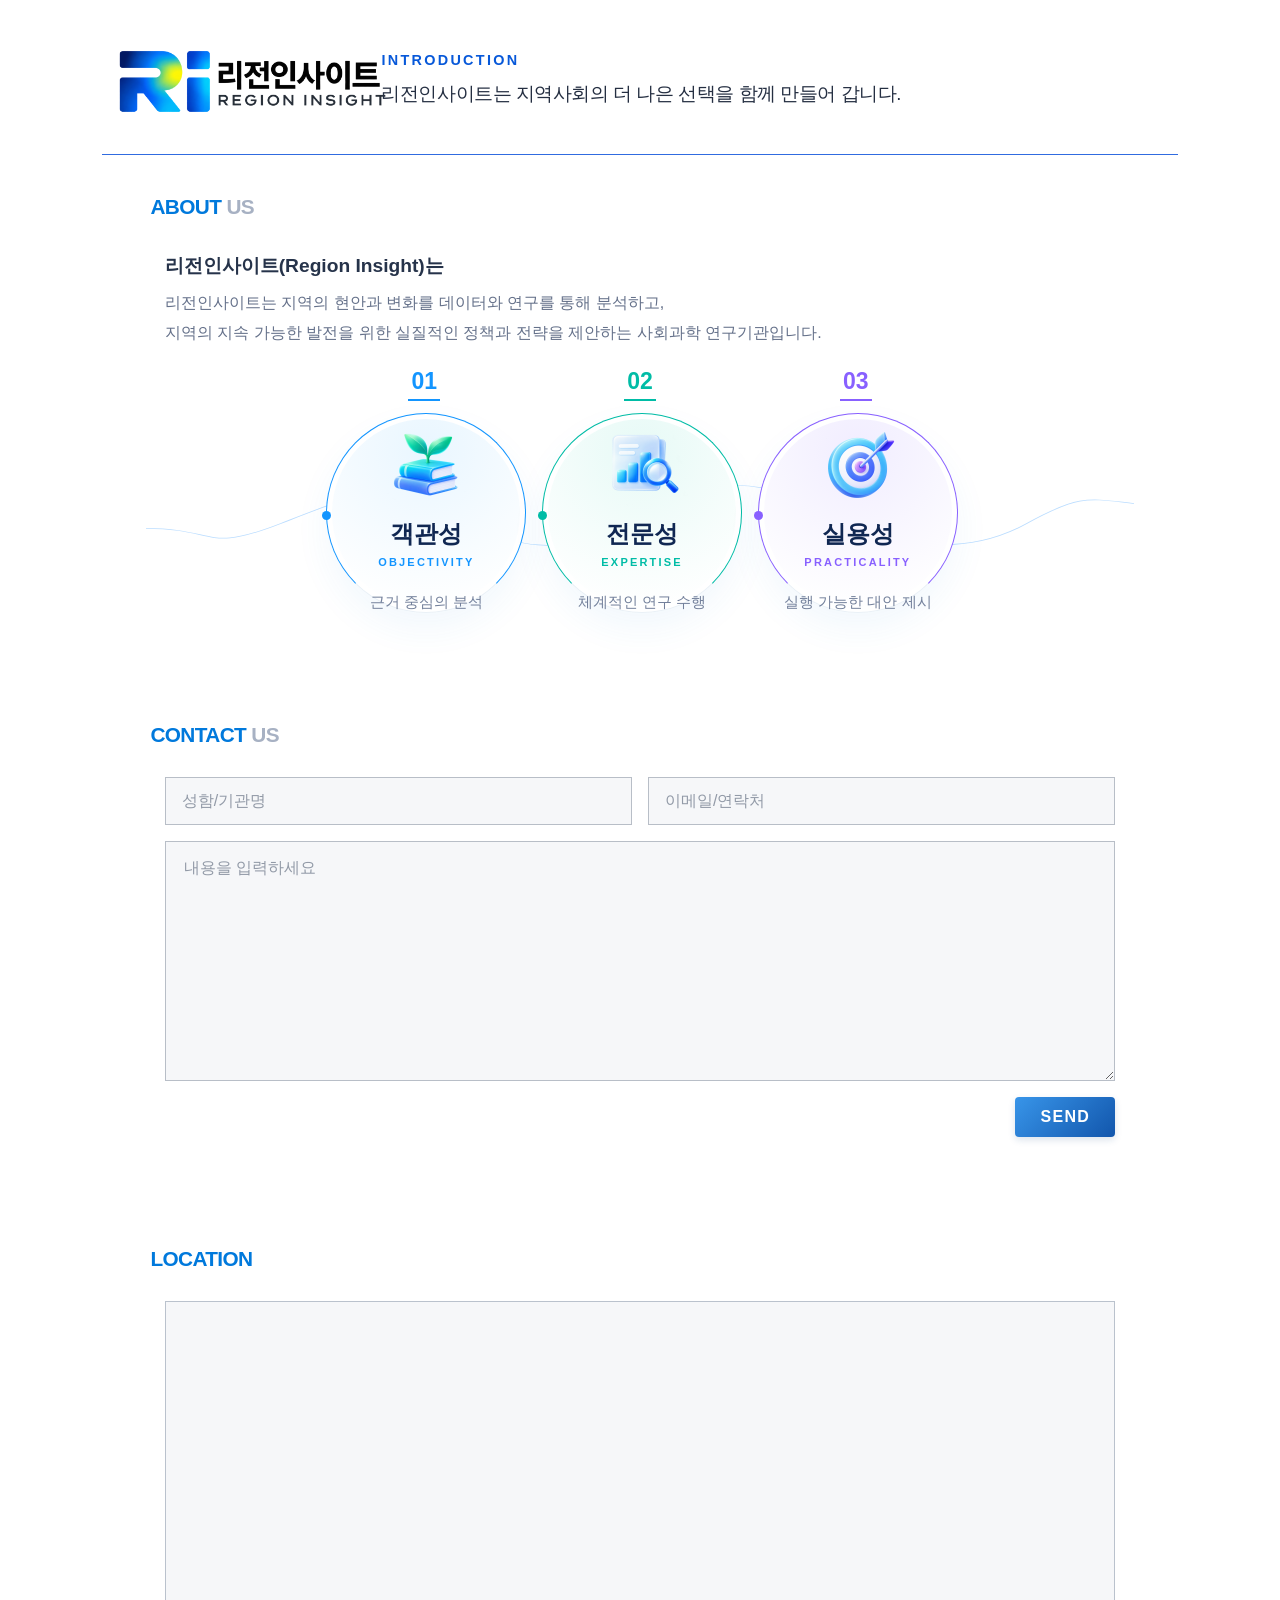
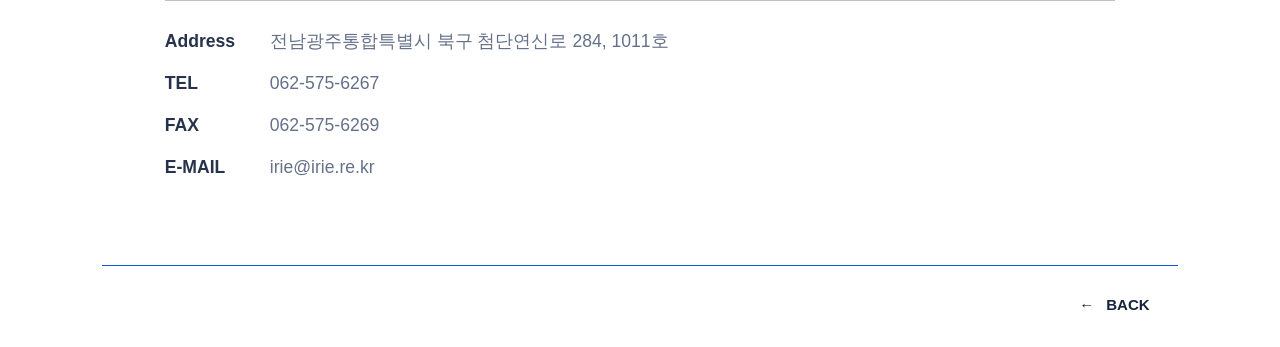
==== commit c3eef12a: "2026-10-21(수) 추가 수정사항 반영" ====
--- a/introduction.html
+++ b/introduction.html
@@ -17,146 +17,141 @@
     </nav>
   </header> -->
 
-  <main class="introduction-page tab-page introduction-redesign">
-    <header class="introduction-intro">
-      <a class="introduction-logo" href="./index.html" aria-label="메인페이지로 이동">
+  <main class="introduction-page introduction-redesign scroll-page">
+		<header class="introduction-intro">
+			<a class="introduction-logo" href="./index.html" aria-label="메인페이지로 이동">
         <img src="./images/logo.png" alt="리전인사이트 REGION INSIGHT">
-      </a>
-      <div class="introduction-message">
-        <span>INTRODUCTION</span>
-        <p>리전인사이트는 지역사회의 더 나은 선택을 함께 만들어 갑니다.</p>
+			</a>
+			<div class="introduction-message">
+				<span>INTRODUCTION</span>
+				<p>리전인사이트는 지역사회의 더 나은 선택을 함께 만들어 갑니다.</p>
       </div>
-      <nav class="section-nav" aria-label="소개 페이지 목차" role="tablist">
-        <button type="button" id="tab-company" role="tab" aria-controls="company" aria-selected="true" tabindex="0">ABOUT US</button>
-        <button type="button" id="tab-inquiry" role="tab" aria-controls="inquiry" aria-selected="false" tabindex="-1">CONTACT US</button>
-        <button type="button" id="tab-location" role="tab" aria-controls="location" aria-selected="false" tabindex="-1">LOCATION</button>
-      </nav>
-    </header>
+		</header>
 
-    <section id="company" class="introduction-row" role="tabpanel" aria-labelledby="tab-company">
-      <h1 id="company-title" class="intro-panel-heading">ABOUT <span>US</span></h1>
-      <div class="introduction-copy">
-        <h2 class="intro-company-name">리전인사이트(Region Insight)는</h2>
-        <p>
-          리전인사이트는 지역의 현안과 변화를 데이터와 연구를 통해 분석하고, <br>
-          지역의 지속 가능한 발전을 위한 실질적인 정책과 전략을 제안하는 사회과학 연구기관입니다.
-        </p>
+		<section id="company" class="introduction-row">
+			<h1 id="company-title" class="intro-panel-heading">
+				ABOUT <span>US</span>
+			</h1>
+			<div class="introduction-copy">
+				<h2 class="intro-company-name">리전인사이트(Region Insight)는</h2>
+				<p>
+					리전인사이트는 지역의 현안과 변화를 데이터와 연구를 통해 분석하고, <br> 지역의 지속 가능한 발전을 위한
+					실질적인 정책과 전략을 제안하는 사회과학 연구기관입니다.
+				</p>
 
-        <div class="intro-values" aria-label="리전인사이트의 연구 가치">
-			<svg class="intro-values-wave" viewBox="0 0 1100 240"
-				preserveAspectRatio="none" aria-hidden="true">
-				<path
-					d="M0 170C80 170 65 220 150 160S270 70 340 140S460 235 540 150S680 60 760 140S920 220 980 160S1050 110 1100 120" /></svg>
-			<article class="intro-value intro-value-objective">
-			  <span class="intro-value-number">01</span>
-			
-			  <div class="intro-value-circle">
-			    <img class="intro-value-icon" src="./images/icon-objectivity.png" alt="객관성">
-			    <h3>객관성</h3>
-			    <span class="intro-value-en">OBJECTIVITY</span>
-			    <p>근거 중심의 분석</p>
-			  </div>
-			</article>
-			<article class="intro-value intro-value-expertise">
-				<span class="intro-value-number">02</span>
-				<div class="intro-value-circle">
-					<img class="intro-value-icon" src="./images/icon-expertise.png" alt="전문성">
-					<h3>전문성</h3>
-					<span class="intro-value-en">EXPERTISE</span>
-					<p>체계적인 연구 수행</p>
+				<div class="intro-values" aria-label="리전인사이트의 연구 가치">
+					<svg class="intro-values-wave" viewBox="0 0 1100 240" preserveAspectRatio="none" aria-hidden="true">
+				<path d="M0 170C80 170 65 220 150 160S270 70 340 140S460 235 540 150S680 60 760 140S920 220 980 160S1050 110 1100 120" /></svg>
+					<article class="intro-value intro-value-objective">
+						<span class="intro-value-number">01</span>
+						<div class="intro-value-circle">
+							<img class="intro-value-icon" src="./images/icon-objectivity.png" alt="객관성">
+							<h3>객관성</h3>
+							<span class="intro-value-en">OBJECTIVITY</span>
+							<p>근거 중심의 분석</p>
+						</div>
+					</article>
+					<article class="intro-value intro-value-expertise">
+						<span class="intro-value-number">02</span>
+						<div class="intro-value-circle">
+							<img class="intro-value-icon" src="./images/icon-expertise.png" alt="전문성">
+							<h3>전문성</h3>
+							<span class="intro-value-en">EXPERTISE</span>
+							<p>체계적인 연구 수행</p>
+						</div>
+					</article>
+					<article class="intro-value intro-value-practicality">
+						<span class="intro-value-number">03</span>
+						<div class="intro-value-circle">
+							<img class="intro-value-icon" src="./images/icon-practicality.png" alt="실용성">
+							<h3>실용성</h3>
+							<span class="intro-value-en">PRACTICALITY</span>
+							<p>실행 가능한 대안 제시</p>
+						</div>
+					</article>
 				</div>
-			</article>
-			<article class="intro-value intro-value-practicality">
-				<span class="intro-value-number">03</span>
-				<div class="intro-value-circle">
-					<img class="intro-value-icon" src="./images/icon-practicality.png" alt="실용성">
-					<h3>실용성</h3>
-					<span class="intro-value-en">PRACTICALITY</span>
-					<p>실행 가능한 대안 제시</p>
-				</div>
-			</article>
-		</div>
-      </div>
+			</div>
+		</section>
+
+		<section id="inquiry" class="introduction-row" role="tabpanel" aria-labelledby="tab-inquiry">
+      <h1 id="inquiry-title" class="intro-panel-heading">
+        CONTACT <span>US</span>
+      </h1>
+
+      <form id="researchInquiry" class="simple-inquiry-form" action="#inquiry" method="get">
+        <div class="inquiry-info-row">
+          <div class="inquiry-info-field">
+            <label for="inquiryName">성함 / 기관명</label>
+            <input type="text" id="inquiryName" name="senderName" maxlength="100" placeholder="성함/기관명" required="">
+          </div>
+          <div class="inquiry-info-field">
+            <label for="inquiryContact">이메일 / 연락처</label>
+            <input type="text" id="inquiryContact" name="senderContact" maxlength="200" placeholder="이메일/연락처" required="">
+          </div>
+        </div>
+        <label for="inquiryContent">문의내용</label>
+        <textarea id="inquiryContent" name="message" rows="6" maxlength="10000" placeholder="내용을 입력하세요"
+          required=""></textarea>
+        <div class="inquiry-buttons">
+          <button type="submit" class="send-button">SEND</button>
+        </div>
+      </form>
     </section>
 
-    <section id="inquiry" class="introduction-row" role="tabpanel" aria-labelledby="tab-inquiry" hidden>
-		  <h1 id="inquiry-title" class="intro-panel-heading">
-		    CONTACT <span>US</span>
-		  </h1>
-		
-		<form id="researchInquiry" class="simple-inquiry-form" action="#inquiry" method="get">
-			<div class="inquiry-info-row">
-			  <div class="inquiry-info-field">
-			    <label for="inquiryName">성함 / 기관명</label>
-			    <input type="text" id="inquiryName" name="senderName" maxlength="100" placeholder="성함/기관명" required>
-			  </div>
-			  <div class="inquiry-info-field">
-			    <label for="inquiryContact">이메일 / 연락처</label>
-			    <input type="text" id="inquiryContact" name="senderContact" maxlength="200" placeholder="이메일/연락처" required>
-			  </div>
+		<section id="location" class="introduction-row location-row">
+			<h1 id="location-title" class="intro-panel-heading">LOCATION</h1>
+			<div class="location-content">
+				<iframe title="리전인사이트 위치" 
+                src="https://www.google.com/maps?q=%EA%B4%91%EC%A3%BC%EA%B4%91%EC%97%AD%EC%8B%9C%20%EB%B6%81%EA%B5%AC%20%EC%B2%A8%EB%8B%A8%EC%97%B0%EC%8B%A0%EB%A1%9C%20284&output=embed" loading="lazy" referrerpolicy="no-referrer-when-downgrade">
+        </iframe>
+				<address class="location-details">
+					<p>
+						<strong>Address</strong> 전남광주통합특별시 북구 첨단연신로 284, 1011호
+					</p>
+					<p>
+						<strong>TEL</strong> <a href="tel:0625756267">062-575-6267</a>
+					</p>
+					<p>
+						<strong>FAX</strong> 062-575-6269
+					</p>
+					<p>
+						<strong>E-MAIL</strong> <a href="mailto:irie@irie.re.kr">irie@irie.re.kr</a>
+					</p>
+				</address>
 			</div>
-			<label for="inquiryContent">문의내용</label>
-			<textarea id="inquiryContent" name="message" rows="6" maxlength="10000" placeholder="내용을 입력하세요" required></textarea>
-			<div class="inquiry-buttons">
-  				<button type="submit" class="send-button">SEND</button>
-			</div>
-		</form>
-	</section>
+		</section>
 
-    <section id="location" class="introduction-row location-row" role="tabpanel" aria-labelledby="tab-location" hidden>
-      <h1 id="location-title" class="intro-panel-heading">LOCATION</h1>
-      <div class="location-content">
-        <iframe title="리전인사이트 위치" src="https://www.google.com/maps?q=%EA%B4%91%EC%A3%BC%EA%B4%91%EC%97%AD%EC%8B%9C%20%EB%B6%81%EA%B5%AC%20%EC%B2%A8%EB%8B%A8%EC%97%B0%EC%8B%A0%EB%A1%9C%20284&output=embed" loading="lazy" referrerpolicy="no-referrer-when-downgrade"></iframe>
-        <address class="location-details">
-          <p>
-            <strong>Address</strong> 
-            전남광주통합특별시 북구 첨단연신로 284, 1011호
-          </p>
-          <p>
-            <strong>TEL</strong> 
-            <a href="tel:0625756267">062-575-6267</a>
-          </p>
-          <p>
-            <strong>FAX</strong> 
-            062-575-6269
-          </p>
-          <p>
-            <strong>E-MAIL</strong>
-            <a href="mailto:irie@irie.re.kr">irie@irie.re.kr</a>
-          </p>
-        </address>
-      </div>
-    </section>
-
-    <footer class="introduction-footer">
-      <a href="./index.html" class="introduction-back"><span aria-hidden="true">←</span> BACK</a>
-    </footer>
-  </main>
+		<footer class="introduction-footer">
+			<a href="<%= riBase %>/index.jsp" class="introduction-back">
+        <span aria-hidden="true">←</span> BACK
+      </a>
+		</footer>
+	</main>
 
   <script src="./js/tabs.js"></script>
   <script>
-  /* GitHub Pages design preview: no server-side mail is sent. */
-  (function () {
-    var form = document.getElementById('researchInquiry');
-    if (!form) return;
-    form.addEventListener('submit', function (event) {
-      event.preventDefault();
-      if (!form.reportValidity()) return;
-      var name = form.elements.senderName.value.trim();
-      var contact = form.elements.senderContact.value.trim();
-      var content = form.elements.message.value.trim();
-      if (!name || !contact || !content) {
-        alert('성함/기관명, 이메일/연락처, 문의 내용을 모두 입력해주세요.');
-        return;
-      }
-      var message = ['성함/기관명: ' + name, '이메일/연락처: ' + contact, '', '[문의 내용]', content].join(String.fromCharCode(10));
-      if (message.length > 10000) {
-        alert('전체 내용은 10,000자 이내로 입력해주세요.');
-        return;
-      }
-      alert('디자인 확인용 페이지입니다. 실제 메일은 발송되지 않습니다.');
-    });
-  }());
+    /* GitHub Pages design preview: no server-side mail is sent. */
+    (function () {
+      var form = document.getElementById('researchInquiry');
+      if (!form) return;
+      form.addEventListener('submit', function (event) {
+        event.preventDefault();
+        if (!form.reportValidity()) return;
+        var name = form.elements.senderName.value.trim();
+        var contact = form.elements.senderContact.value.trim();
+        var content = form.elements.message.value.trim();
+        if (!name || !contact || !content) {
+          alert('성함/기관명, 이메일/연락처, 문의 내용을 모두 입력해주세요.');
+          return;
+        }
+        var message = ['성함/기관명: ' + name, '이메일/연락처: ' + contact, '', '[문의 내용]', content].join(String.fromCharCode(10));
+        if (message.length > 10000) {
+          alert('전체 내용은 10,000자 이내로 입력해주세요.');
+          return;
+        }
+        alert('디자인 확인용 페이지입니다. 실제 메일은 발송되지 않습니다.');
+      });
+    }());
   </script>
 </body>
 </html>
--- a/css/styles.css
+++ b/css/styles.css
@@ -13,17 +13,12 @@
 	background: #fff;
 	font-family: Pretendard, "Noto Sans KR", "Apple SD Gothic Neo", Arial, sans-serif;
 }
-a {
-	color: inherit;
-	text-decoration: none;
-}
+a { color: inherit; text-decoration: none; }
 .site-header {
 	z-index: 20;
 	position: fixed;
-	top: 0;
-	left: 0;
-	width: 100%;
-	height: 86px;
+	top: 0; left: 0;
+	width: 100%; height: 86px;
 	display: flex;
 	align-items: center;
 	justify-content: space-between;
@@ -32,44 +27,15 @@
 	backdrop-filter: blur(16px);
 	border-bottom: 1px solid rgba(9, 37, 85, 0.06);
 }
-.brand {
-	display: flex;
-	align-items: center;
-	gap: 12px;
-	width: 200px;
-}
-.brand img {
-	width: 100%;
-}
-.brand-name {
-	display: grid;
-	gap: 2px;
-}
-.brand-name strong {
-	font-size: 15px;
-	letter-spacing: -0.04em;
-}
-.brand-name small {
-	font-size: 8px;
-	font-weight: 700;
-	letter-spacing: .08em;
-}
-.main-nav {
-	display: flex;
-	align-items: center;
-	gap: clamp(20px, 2.5vw, 42px);
-}
-.main-nav a {
-	font-size: 1.15rem;
-	font-weight: 700;
-	transition: color .25s ease;
-}
-.main-nav a:hover {
-	color: var(--aqua);
-}
-.main-nav a[aria-current="page"] {
-	color: var(--aqua);
-}
+.brand { display: flex; align-items: center; gap: 12px; width: 200px; }
+.brand img { width: 100%; }
+.brand-name { display: grid; gap: 2px; }
+.brand-name strong { font-size: 15px; letter-spacing: -0.04em; }
+.brand-name small { font-size: 8px; font-weight: 700; letter-spacing: .08em; }
+.main-nav { display: flex; align-items: center; gap: clamp(20px, 2.5vw, 42px); }
+.main-nav a { font-size: 1.15rem; font-weight: 700; transition: color .25s ease; }
+.main-nav a:hover { color: var(--aqua); }
+.main-nav a[aria-current="page"] { color: var(--aqua); }
 .main-nav a[aria-current="page"]::after {
 	content: "";
 	display: block;
@@ -117,8 +83,12 @@
 	transition: fill .35s ease, filter .35s ease, transform .35s ease;
 	transform-origin: center;
 }
-.letter-r .letter-svg path { fill: #0758d9; }
-.letter-i .letter-svg path { fill: #167fd6; }
+.letter-r .letter-svg path {
+	fill: #0758d9;
+}
+.letter-i .letter-svg path {
+	fill: #167fd6;
+}
 .hover-label {
 	position: absolute;
 	bottom: 12px;
@@ -142,27 +112,27 @@
 	background: var(--aqua);
 	transition: width .3s ease .05s;
 }
-.letter-button:hover .letter-svg path,
+.letter-button:hover .letter-svg path, 
 .letter-button:focus-visible .letter-svg path {
 	filter: drop-shadow(-10px -3px 0 rgba(0, 210, 220, .72))
-		drop-shadow(-20px -5px 7px rgba(0, 205, 216, .32))
-		drop-shadow(0 0 10px rgba(0, 188, 199, .22));
+			drop-shadow(-20px -5px 7px rgba(0, 205, 216, .32))
+			drop-shadow(0 0 10px rgba(0, 188, 199, .22));
 	transform: none;
 }
-.letter-r:hover .letter-svg path,
+.letter-r:hover .letter-svg path, 
 .letter-r:focus-visible .letter-svg path {
 	fill: #0758d9;
 }
-.letter-i:hover .letter-svg path,
+.letter-i:hover .letter-svg path, 
 .letter-i:focus-visible .letter-svg path {
 	fill: #167fd6;
 }
-.letter-button:hover .hover-label,
-.letter-button:focus-visible .hover-label{
+.letter-button:hover .hover-label, 
+.letter-button:focus-visible .hover-label {
 	opacity: 1;
 	transform: translate(-50%, 0);
 }
-.letter-button:hover .hover-label::after,
+.letter-button:hover .hover-label::after, 
 .letter-button:focus-visible .hover-label::after {
 	width: 38px;
 }
@@ -459,11 +429,7 @@
 	.logo-menu { gap: 3px; transform: none; }
 	.letter-r { width: min(58vw, 260px); }
 	.letter-i { width: min(18vw, 82px); }
-	.wave {
-		width: 78vw;
-		height: 130px;
-		opacity: .5;
-	}
+	.wave { width: 78vw; height: 130px; opacity: .5; }
 	.sub-page { padding-top: 72px; }
 	.sub-hero { min-height: 440px; }
 	.content-grid { grid-template-columns: 1fr; }
@@ -474,10 +440,7 @@
 		gap: 28px;
 		padding-block: 28px;
 	}
-	.horizontal-name {
-		padding-right: 0;
-		border-right: 0;
-	}
+	.horizontal-name { padding-right: 0; border-right: 0; }
 	.page-heading {
 		width: 100%;
 		padding: 24px 0 0;
@@ -497,9 +460,7 @@
 
 @media ( prefers-reduced-motion : reduce) {
 	html { scroll-behavior: auto; }
-	*, *::before, *::after {
-		transition-duration: .01ms !important;
-	}
+	*, *::before, *::after { transition-duration: .01ms !important; }
 }
 
 .research-body {
@@ -555,7 +516,7 @@
 	grid-template-columns: 130px minmax(0, 1fr);
 	gap: 42px;
 	padding: 2.5rem 2rem;
-	border-bottom: 1.5px solid var(--blue);
+	/* border-bottom: 1.5px solid var(--blue); */
 }
 .research-row h1 {
 	margin: 5px 0 0;
@@ -652,10 +613,7 @@
 }
 
 @media ( max-width : 860px) {
-	.research-body {
-		padding: 0;
-		background: #fff;
-	}
+	.research-body { padding: 0; background: #fff; }
 	.research-page {
 		min-height: 100vh;
 		padding: calc(72px + 32px) 24px 0;
@@ -701,6 +659,7 @@
 .introduction-logo {
 	display: block;
 }
+
 .introduction-logo img {
 	display: block;
 	width: 100%;
@@ -710,7 +669,7 @@
 	display: block;
 	margin-bottom: 12px;
 	color: var(--blue);
-	font-size: 13px;
+	font-size: 0.9rem;
 	font-weight: 900;
 	letter-spacing: .16em;
 }
@@ -726,14 +685,17 @@
 	grid-template-columns: 130px minmax(0, 1fr);
 	gap: 42px;
 	padding: 2.5rem 2rem;
-	border-bottom: 1.5px solid var(--blue);
 }
 .introduction-row>h1 {
-	margin: 5px 0 0;
-	color: #aab2bf;
-	font-size: 20px;
-	font-weight: 500;
-	letter-spacing: -.04em;
+    margin: 0;
+    color: #0079dc;
+    font-size: 1.3rem;
+    font-weight: 800;
+    letter-spacing: -.03em;
+    padding-left: 1rem;
+}
+.introduction-row>h1 span {
+    color: #a7b1c3;
 }
 .introduction-copy {
 	color: #28364e;
@@ -837,37 +799,17 @@
 }
 
 @media ( max-width : 860px) {
-	.introduction-page {
-		padding: calc(72px + 32px) 24px 0;
-	}
-	.introduction-intro {
-		grid-template-columns: 1fr;
-		gap: 30px;
-		padding-left: 0;
-	}
-	.introduction-logo {
-		width: min(230px, 70vw);
-	}
-	.introduction-message p br {
-		display: none;
-	}
-	.introduction-row {
-		grid-template-columns: 1fr;
-		gap: 24px;
-	}
+	.introduction-page { padding: calc(72px + 32px) 24px 0; }
+	.introduction-intro { grid-template-columns: 1fr; gap: 30px; padding-left: 0; }
+	.introduction-logo { width: min(230px, 70vw); }
+	.introduction-message p br { display: none; }
+	.introduction-row { grid-template-columns: 1fr; gap: 24px; }
 }
 
 @media ( max-width : 560px) {
-	.introduction-page {
-		padding-inline: 18px;
-	}
-	.simple-inquiry-form {
-		grid-template-columns: 1fr;
-	}
-	.inquiry-buttons {
-		flex-direction: row;
-		justify-content: flex-end;
-	}
+	.introduction-page { padding-inline: 18px; }
+	.simple-inquiry-form { grid-template-columns: 1fr; }
+	.inquiry-buttons { flex-direction: row; justify-content: flex-end; }
 }
 
 .logo-menu { transform: translateY(8px); }
@@ -937,17 +879,19 @@
 	min-width: 85px;
 }
 @keyframes nav-reveal {
-	from { opacity:0; transform: translateY(8px); }
-	to { opacity: 1; transform: translateY(0); }
-}
-
+	from { 
+		opacity:0;
+		transform: translateY(8px);
+	}
+	to {
+		opacity: 1;
+		transform: translateY(0);
+	}
+
+}
 @media ( max-width : 860px) {
 	.research-page, .introduction-page { padding: 0 24px 32px; }
-	.research-intro, .introduction-intro {
-		grid-template-columns: 1fr;
-		gap: 8px;
-		padding: 12px 0;
-	}
+	.research-intro, .introduction-intro { grid-template-columns: 1fr; gap: 8px; padding: 12px 0; }
 	.research-logo, .introduction-logo { width: min(170px, 45vw); }
 	.section-nav { grid-column: 1; margin-top: 4px; }
 	.research-row h1, .introduction-row h1 { scroll-margin-top: 210px; font-size: 16px; }
@@ -963,51 +907,54 @@
 	.section-nav { animation: none; }
 }
 
-/* 서브페이지 탭 스타일 */
-.tab-page [hidden] { display: none !important; }
-.tab-page .research-intro, .tab-page .introduction-intro {
+:is(.tab-page, .scroll-page) [hidden] {
+	display: none !important;
+}
+:is(.tab-page, .scroll-page) .research-intro, :is(.tab-page,
+	.scroll-page) .introduction-intro {
 	align-content: center;
 	grid-template-rows: auto auto;
 	border-bottom: 1px solid #306be0;
 }
-.tab-page .research-intro {
+:is(.tab-page, .scroll-page) .research-intro {
 	grid-template-columns: minmax(0, 1fr) minmax(200px, 32%);
 }
-.tab-page .research-logo {
+:is(.tab-page, .scroll-page) .research-logo {
 	grid-column: 2;
 	grid-row: 1/3;
 	width: min(100%, 400px);
 	justify-self: end;
 	transition: all 0.5s ease-in-out;
 }
-.tab-page .research-message, .tab-page .research-intro .section-nav {
+:is(.tab-page, .scroll-page) .research-message, :is(.tab-page,
+	.scroll-page) .research-intro .section-nav {
 	grid-column: 1;
 }
-.tab-page .introduction-intro {
+:is(.tab-page, .scroll-page) .introduction-intro {
 	grid-template-columns: 20% minmax(0, 1fr);
 }
-.tab-page .introduction-logo {
+:is(.tab-page, .scroll-page) .introduction-logo {
 	grid-column: 1;
 	grid-row: 1;
 	justify-self: start;
 	width: 300px;
 }
-.tab-page .section-nav {
+:is(.tab-page, .scroll-page) .section-nav {
 	gap: 0;
 	margin-top: 28px;
 	align-items: center;
 	animation: none;
 }
-.tab-page .introduction-message {
+:is(.tab-page, .scroll-page) .introduction-message {
 	grid-column: 2;
 	grid-row: 1;
 }
-.tab-page .introduction-intro .section-nav {
+:is(.tab-page, .scroll-page) .introduction-intro .section-nav {
 	grid-column: 1/-1;
 	grid-row: 2;
 	margin: 0;
 }
-.tab-page .section-nav button {
+:is(.tab-page, .scroll-page) .section-nav button {
 	min-width: 160px;
 	padding: 2px 28px;
 	border: 0;
@@ -1020,36 +967,38 @@
 	font-weight: 700;
 	cursor: pointer;
 }
-.tab-page .section-nav button:last-child {
+:is(.tab-page, .scroll-page) .section-nav button:last-child {
 	border-right: 1px solid #15233e;
 }
-.tab-page .section-nav button:hover, .tab-page .section-nav button:focus-visible,
-	.tab-page .section-nav button[aria-selected="true"] {
+:is(.tab-page, .scroll-page) .section-nav button:hover, :is(.tab-page,
+	.scroll-page) .section-nav button:focus-visible, :is(.tab-page,
+	.scroll-page) .section-nav button[aria-selected="true"] {
 	color: var(--blue);
 }
-.tab-page .section-nav button:focus-visible {
+:is(.tab-page, .scroll-page) .section-nav button:focus-visible {
 	outline: 2px solid var(--blue);
 	outline-offset: 4px;
 }
-.tab-page>.research-row, .tab-page>.introduction-row {
+:is(.tab-page, .scroll-page)>.research-row, :is(.tab-page, .scroll-page)>.introduction-row
+	{
 	opacity: 1;
 	transform: none;
 	filter: none;
 	animation: none;
 }
-.tab-page:not(.has-selection)>footer {
+:is(.tab-page, .scroll-page):not(.has-selection)>footer {
 	display: none;
 }
-.tab-page #research-area {
+:is(.tab-page, .scroll-page) #research-area {
 	display: block;
 	padding: 0;
 	border: 0;
 }
-.tab-page #research-area .research-diagram {
+:is(.tab-page, .scroll-page) #research-area .research-diagram {
 	width: 100%;
 	overflow-x: auto;
 }
-.tab-page #research-area .research-diagram img {
+:is(.tab-page, .scroll-page) #research-area .research-diagram img {
 	display: block;
 	width: 100%;
 	min-width: 760px;
@@ -1072,30 +1021,67 @@
 	height: auto;
 	pointer-events: none;
 }
-.logo-menu.is-transitioning { opacity: 0; }
-.hero-branding.is-transitioning .hero-brand-name { opacity: 0; }
+.logo-menu.is-transitioning {
+	opacity: 0;
+}
+.hero-branding.is-transitioning .hero-brand-name {
+	opacity: 0;
+}
 
 @media ( max-width : 860px) {
-	.tab-page .research-intro, .tab-page .introduction-intro { min-height: 220px; gap: 10px 16px; }
-	.tab-page .research-intro { grid-template-columns: minmax(0, 1fr) minmax(110px, 28%); }
-	.tab-page .introduction-intro { grid-template-columns: minmax(110px, 28%) minmax(0, 1fr); }
-	.tab-page .research-logo, .tab-page .introduction-logo { width: 100%; }
-	.tab-page .section-nav { margin-top: 12px; }
-	.tab-page .section-nav button {
+	:is(.tab-page, .scroll-page) .research-intro, :is(.tab-page,
+		.scroll-page) .introduction-intro {
+		gap: 50px 16px;
+	}
+	:is(.tab-page, .scroll-page) .research-intro {
+		grid-template-columns: minmax(0, 1fr) minmax(110px, 28%);
+	}
+	:is(.tab-page, .scroll-page) .introduction-intro {
+		grid-template-columns: minmax(110px, 28%) minmax(0, 1fr);
+	}
+	:is(.tab-page, .scroll-page) .research-logo, :is(.tab-page, .scroll-page) .introduction-logo
+		{
+		width: 100%;
+	}
+	:is(.tab-page, .scroll-page) .section-nav {
+		margin-top: 12px;
+	}
+	:is(.tab-page, .scroll-page) .section-nav button {
 		min-width: auto;
 		padding: 3px 12px;
-		font-size: 16px;
+		font-size: 1rem;
 	}
 }
 
 @media ( max-width : 560px) {
-	.tab-page .research-intro, .tab-page .introduction-intro { min-height: 0; padding-block: 20px; }
-	.tab-page .research-intro { grid-template-columns: minmax(0, 1fr) 94px; } 
-	.tab-page .introduction-intro { grid-template-columns: 94px minmax(0, 1fr); }
-	.tab-page .research-message p, .tab-page .introduction-message p { font-size: 14px; }
-	.tab-page .section-nav { grid-column: 1/-1; grid-row: 3; flex-wrap: nowrap; }
-	.tab-page .section-nav button { flex: 1; padding-inline: 4px; white-space: nowrap; }
-	.tab-page #research-area .research-diagram img { min-width: 620px; }
+	:is(.tab-page, .scroll-page) .research-intro, 
+	:is(.tab-page, .scroll-page) .introduction-intro {
+		min-height: 0;
+		padding-block: 20px;
+	}
+	:is(.tab-page, .scroll-page) .research-intro {
+		grid-template-columns: minmax(0, 1fr) 94px;
+	}
+	:is(.tab-page, .scroll-page) .introduction-intro {
+		grid-template-columns: 94px minmax(0, 1fr);
+	}
+	:is(.tab-page, .scroll-page) .research-message p, :is(.tab-page,
+		.scroll-page) .introduction-message p {
+		font-size: 14px;
+	}
+	:is(.tab-page, .scroll-page) .section-nav {
+		grid-column: 1/-1;
+		grid-row: 3;
+		flex-wrap: nowrap;
+	}
+	:is(.tab-page, .scroll-page) .section-nav button {
+		flex: 1;
+		padding-inline: 4px;
+		white-space: nowrap;
+	}
+	:is(.tab-page, .scroll-page) #research-area .research-diagram img {
+		min-width: 620px;
+	}
 }
 
 /* 연구(Research) 페이지 */
@@ -1143,16 +1129,14 @@
 	left: calc(100% + 12px);
 	transform: translate(-8px, -50%);
 }
-.hero-branding .letter-button:hover .hover-label, .hero-branding .letter-button:focus-visible .hover-label
-	{
+.hero-branding .letter-button:hover .hover-label,
+.hero-branding .letter-button:focus-visible .hover-label {
 	transform: translate(0, -50%);
 }
 .hero-branding .hover-label::after {
 	display: none;
 }
-
-/* 연구(Research) > 연구영역 다이어그램 스타일 */
-.tab-page #research-area {
+:is(.tab-page, .scroll-page) #research-area {
 	overflow-x: auto;
 }
 .research-visual {
@@ -1160,7 +1144,7 @@
 	width: 100%;
 	min-height: 500px;
 	margin: 0 auto;
-	padding: 2.5rem 2rem;
+	padding: 2.5rem 0rem;
 	overflow: hidden;
 	border-bottom: 1px solid #397cff;
 	background: radial-gradient(ellipse at 50% 100%, #e7f7ff 0, #fff 46%);
@@ -1268,7 +1252,7 @@
 	bottom: 4%;
 	left: 13%;
 }
-.area-development {
+.area-development { 
 	--bubble: #13abd0; 
 	--tint: #d9f8ff;
 	bottom: 4%;
@@ -1289,7 +1273,10 @@
 }
 
 @media ( max-width : 640px) {
-	.tab-page #research-area { width: 100%; overflow: visible; }
+	:is(.tab-page, .scroll-page) #research-area {
+		width: 100%;
+		overflow: visible;
+	}
 	.research-visual {
 		display: grid;
 		grid-template-columns: repeat(2, minmax(0, 1fr));
@@ -1320,8 +1307,8 @@
 		height: auto;
 		opacity: 0.3;
 	}
-	.research-bubble, .area-economy, .area-jobs,
-	.area-policy, .area-feasibility, .area-development {
+	.research-bubble, .area-economy, .area-jobs, .area-policy,
+		.area-feasibility, .area-development {
 		position: static;
 		top: auto;
 		right: auto;
@@ -1348,9 +1335,17 @@
 		white-space: normal;
 		word-break: keep-all;
 	}
-	.research-bubble p { font-size: 11px; line-height: 1.45; }
-	.research-core { width: 100%; }
-	.area-development { grid-column: 1/-1; min-height: 150px; }
+	.research-bubble p {
+		font-size: 11px;
+		line-height: 1.45;
+	}
+	.research-core {
+		width: 100%;
+	}
+	.area-development {
+		grid-column: 1/-1;
+		min-height: 150px;
+	}
 }
 
 @media ( max-width : 380px) {
@@ -1388,10 +1383,11 @@
 .ri-vector-logo .ri-symbol-art {
 	transition: filter .3s ease;
 }
-.ri-vector-logo .ri-symbol:hover .ri-symbol-art,
-.ri-vector-logo .ri-symbol:focus .ri-symbol-art{
+.ri-vector-logo .ri-symbol:hover 
+.ri-symbol-art, .ri-vector-logo 
+.ri-symbol:focus .ri-symbol-art {
 	filter: drop-shadow(0 0 7px rgba(0, 205, 205, .65))
-		drop-shadow(0 0 19px rgba(0, 205, 205, .35));
+			drop-shadow(0 0 19px rgba(0, 205, 205, .35));
 }
 .ri-vector-logo .ri-symbol:focus-visible .ri-symbol-art {
 	filter: drop-shadow(0 0 3px #008fba) drop-shadow(0 0 15px #00c9cf);
@@ -1419,8 +1415,8 @@
 	left: calc(100% + 14px);
 	transform: translateX(-8px);
 }
-.ri-vector-page .is-r-active .ri-label-r,
-.ri-vector-page .is-i-active .ri-label-i {
+.ri-vector-page .is-r-active .ri-label-r, .ri-vector-page .is-i-active .ri-label-i
+	{
 	opacity: 1;
 	transform: translateX(0);
 }
@@ -1435,25 +1431,25 @@
 .research-redesign {
 	margin: 0 auto;
 }
-.tab-page.research-redesign .research-intro {
+:is(.tab-page, .scroll-page).research-redesign .research-intro {
 	grid-template-columns: 20% minmax(0, 1fr);
 }
-.tab-page.research-redesign .research-logo {
+:is(.tab-page, .scroll-page).research-redesign .research-logo {
 	grid-column: 1;
 	grid-row: 1;
 	justify-self: start;
 	width: 300px;
 }
-.tab-page.research-redesign .research-message {
+:is(.tab-page, .scroll-page).research-redesign .research-message {
 	grid-column: 2;
 	grid-row: 1;
 }
-.tab-page.research-redesign .section-nav {
+:is(.tab-page, .scroll-page).research-redesign .section-nav {
 	grid-column: 1/-1;
 	grid-row: 2;
 	margin: 0;
 }
-.tab-page.research-redesign .section-nav button {
+:is(.tab-page, .scroll-page).research-redesign .section-nav button {
 	min-width: 160px;
 	font-size: 1.3rem;
 	letter-spacing: .02em;
@@ -1469,22 +1465,22 @@
 .research-redesign .research-panel-title span {
 	color: #a7b1c3;
 }
-.tab-page.research-redesign>.research-row {
+:is(.tab-page, .scroll-page).research-redesign>.research-row {
 	display: block;
 	padding: 34px 0 46px;
 	min-height: 0;
-	border-bottom: 1px solid #397cff;
-}
-.tab-page.research-redesign>[hidden] {
+	/* border-bottom: 1px solid #397cff; */
+}
+:is(.tab-page, .scroll-page)
+.research-redesign>[hidden] {
 	display: none !important;
 }
 .research-redesign .research-visual {
 	min-height: 530px;
-	padding: 0;
 	border-bottom: 0;
-	padding: 34px 0 46px;
-}
-.research-redesign .research-visual .research-panel-title { 
+}
+.research-redesign .research-visual 
+.research-panel-title {
 	position: relative;
 	z-index: 3;
 }
@@ -1588,7 +1584,7 @@
 	transform: rotate(45deg);
 }
 .research-project-list {
-	margin: 30px 0 0;
+	margin: 30px 15px;
 	padding: 0;
 	list-style: none;
 	counter-reset: project;
@@ -1611,6 +1607,90 @@
 	color: #0878db;
 	font-weight: 800;
 }
+.scroll-page.research-redesign #research-area.research-area-cards {
+	display: block;
+	overflow: visible;
+	padding: 34px 0 46px;
+}
+#research-area .research-area-card-grid {
+	display: grid;
+	grid-template-columns: repeat(5, minmax(0, 1fr));
+	gap: 14px;
+	width: 90%;
+	margin: 64px auto 30px;
+	padding: 0;
+}
+#research-area .research-area-card {
+	--card-color: #168bfa;
+	--card-tint: #e4f5ff;
+	display: flex;
+	flex-direction: column;
+	align-items: center;
+	justify-content: flex-start;
+	min-width: 0;
+	min-height: 245px;
+	padding: 18px 10px 22px;
+	border: 1px solid var(--card-color);
+	border-radius: 18px;
+	background: linear-gradient(155deg, var(--card-tint) 0%, #fff 76%);
+	box-shadow: 0 5px 13px rgba(45, 95, 150, .06);
+	text-align: center;
+}
+#research-area .research-area-card.area-jobs { --card-color: #00bc9a; --card-tint: #e1f9f0; }
+#research-area .research-area-card.area-policy { --card-color: #9161ff; --card-tint: #eee7ff; }
+#research-area .research-area-card.area-feasibility { --card-color: #ff8c45; --card-tint: #fff0df; }
+#research-area .research-area-card.area-development { --card-color: #09b5d7; --card-tint: #e0f8ff; }
+#research-area .area-card-number {
+	display: inline-block;
+	padding: 0 3px 5px;
+	border-bottom: 1px solid currentColor;
+	color: var(--card-color);
+	font-size: 20px;
+	line-height: 1;
+	font-weight: 800;
+}
+#research-area .area-card-icon {
+	display: block;
+	flex: 0 0 auto;
+	width: 100px;
+	height: 100px;
+	margin: 10px 0 2px;
+	object-fit: contain;
+}
+#research-area .research-area-card h2 {
+	width: 100%;
+	margin: 5px 0 10px;
+	color: #102752;
+	font-size: clamp(13px, 1.05vw, 18px);
+	font-weight: 800;
+	line-height: 1.5;
+	word-break: keep-all;
+}
+#research-area .research-area-card p {
+	margin: 0;
+	color: #536d94;
+	font-size: clamp(11px, .85vw, 14px);
+	line-height: 1.65;
+	word-break: keep-all;
+}
+
+@media (max-width: 1100px) and (min-width: 861px) {
+  #research-area .research-area-card-grid { width: 100%; gap: 10px; }
+  #research-area .research-area-card { min-height: 225px; padding-inline: 7px; }
+  #research-area .area-card-icon { width: 82px; height: 82px; }
+}
+
+@media (max-width: 860px) {
+  #research-area .research-area-card-grid { width: 100%; grid-template-columns: repeat(2, minmax(0, 1fr)); gap: 16px; margin: 32px auto 16px; }
+  #research-area .research-area-card { min-height: 245px; }
+  #research-area .research-area-card h2 { font-size: 16px; }
+  #research-area .research-area-card p { font-size: 13px; }
+}
+
+@media (max-width: 480px) {
+  #research-area .research-area-card-grid { grid-template-columns: minmax(0, 1fr); }
+  #research-area .research-area-card { min-height: 235px; }
+}
 
 @media ( max-width :1100px) {
 	.research-process-list { gap: 20px; }
@@ -1621,33 +1701,67 @@
 }
 
 @media ( max-width :860px) {
-	.tab-page.research-redesign .research-intro {
+	:is(.tab-page, .scroll-page)
+	.research-redesign .research-intro {
 		grid-template-columns: 150px minmax(0, 1fr);
 		gap: 20px;
 		min-height: 220px;
 	}
-	.tab-page.research-redesign .research-logo { width: 130px; }
-	.tab-page.research-redesign .section-nav button { min-width: 0; flex: 1; font-size: 17px; }
-	.research-process-list { grid-template-columns: repeat(2, minmax(0, 1fr)); gap: 34px 28px; }
+	:is(.tab-page, .scroll-page)
+	.introduction-redesign .introduction-intro {
+		grid-template-columns: 180px minmax(0, 1fr);
+	}
+	:is(.tab-page, .scroll-page)
+	.introduction-redesign .introduction-logo {
+		width: 180px;
+	}
+	:is(.tab-page, .scroll-page)
+	.research-redesign .research-logo {
+		width: 180px;
+	}
+	:is(.tab-page, .scroll-page)
+	.research-redesign .section-nav button {
+		min-width: 0;
+		flex: 1;
+		font-size: 17px;
+	}
+	.research-process-list {
+		grid-template-columns: repeat(2, minmax(0, 1fr));
+		gap: 34px 28px;
+	}
 	.process-step:nth-child(2)::after { display: none; }
 	.process-circle h2 { font-size: 18px; }
 	.process-circle p { font-size: 13px; }
 }
 
 @media ( max-width :640px) {
-	.tab-page.research-redesign .research-intro {
-		grid-template-columns: 94px minmax(0, 1fr);
+	:is(.tab-page, .scroll-page).research-redesign .research-intro {
+		grid-template-columns: 180px minmax(0, 1fr);
 		min-height: 0;
 		gap: 20px 16px;
 		padding: 20px 0;
 	}
-	.tab-page.research-redesign .research-logo { width: 94px; }
-	.tab-page.research-redesign .research-message p { font-size: 13px; }
-	.tab-page.research-redesign .section-nav { grid-row: 2; }
-	.tab-page.research-redesign .section-nav button { font-size: 15px; padding: 5px; }
-	.research-redesign .research-visual { min-height: 0; padding: 0;	gap: 14px; }
-	.research-redesign .research-panel-title { grid-column: 1/-1; font-size: 18px; }
-	.research-redesign .research-bubble { width: 100%; }
+	:is(.tab-page, .scroll-page).research-redesign .research-message p {
+		font-size: 0.9rem;
+	}
+	:is(.tab-page, .scroll-page).research-redesign .section-nav {
+		grid-row: 2;
+	}
+	:is(.tab-page, .scroll-page).research-redesign .section-nav button {
+		font-size: 1.05rem;
+		padding: 5px;
+	}
+	.research-redesign .research-visual {
+		min-height: 0;
+		gap: 14px;
+	}
+	.research-redesign .research-panel-title {
+		grid-column: 1/-1;
+		font-size: 18px;
+	}
+	.research-redesign .research-bubble {
+		width: 100%;
+	}
 	.research-redesign .research-core {
 		position: static;
 		grid-column: 1/-1;
@@ -1656,41 +1770,69 @@
 		transform: none;
 		justify-self: center;
 	}
-	.research-redesign .research-core img { opacity: 1; }
-	.research-process-list { padding-top: 30px; gap: 24px 16px; }
-	.process-circle { min-height: 165px; padding: 12px 4px; }
-	.process-circle h2 { font-size: 14px; margin-top: 8px; }
-	.process-circle p { font-size: 10px; }
-	.process-result { font-size: 11px; padding: 9px 7px; }
-	.process-step:not(:last-child)::after { right: -11px; width: 6px; height: 6px; }
-	.research-project-list li { gap: 10px; font-size: 14px; padding: 14px 2px; }
-}
-
-/* === 소개 페이지 시안 반영 시작: 탭·문의 동작 및 페이지 가로너비 유지 === */
-.tab-page.introduction-redesign .introduction-intro {
+	.research-redesign .research-core img {
+		opacity: 1;
+	}
+	.research-process-list {
+		padding-top: 30px;
+		gap: 24px 16px;
+	}
+	.process-circle {
+		min-height: 165px;
+		padding: 12px 4px;
+	}
+	.process-circle h2 {
+		font-size: 14px;
+		margin-top: 8px;
+	}
+	.process-circle p {
+		font-size: 10px;
+	}
+	.process-result {
+		font-size: 11px;
+		padding: 9px 7px;
+	}
+	.process-step:not(:last-child)::after {
+		right: -11px;
+		width: 6px;
+		height: 6px;
+	}
+	.research-project-list li {
+		gap: 10px;
+		font-size: 14px;
+		padding: 14px 2px;
+	}
+}
+
+:is(.tab-page, .scroll-page).introduction-redesign .introduction-intro {
 	grid-template-columns: 20% minmax(0, 1fr);
 	padding-bottom: 24px;
-	border-color: #d3d7de;
-}
-.tab-page.introduction-redesign .introduction-logo {
+}
+:is(.tab-page, .scroll-page)
+.introduction-redesign .introduction-logo {
 	max-width: 100%;
 }
-.tab-page.introduction-redesign .section-nav {
+:is(.tab-page, .scroll-page)
+.introduction-redesign .section-nav {
 	flex-wrap: nowrap;
 }
-.tab-page.introduction-redesign .section-nav button {
+:is(.tab-page, .scroll-page)
+.introduction-redesign .section-nav button {
 	font-size: 1.3rem;
 	letter-spacing: .02em;
 }
-.tab-page.introduction-redesign>.introduction-row {
+:is(.tab-page, .scroll-page)
+.introduction-redesign>.introduction-row {
 	display: block;
 	padding: 38px 0 15px;
 	border-bottom: 1px solid #d3d7de;
 }
-.tab-page.introduction-redesign>.introduction-row[hidden] {
+:is(.tab-page, .scroll-page)
+.introduction-redesign>.introduction-row[hidden] {
 	display: none !important;
 }
-.tab-page.introduction-redesign .intro-panel-heading {
+:is(.tab-page, .scroll-page)
+.introduction-redesign .intro-panel-heading {
 	margin: 0 0 20px;
 	padding-left: 16px;
 	font-size: 20px;
@@ -1698,16 +1840,18 @@
 	color: #0078d8;
 	letter-spacing: .02em;
 }
-.tab-page.introduction-redesign .intro-panel-heading span {
+:is(.tab-page, .scroll-page)
+.introduction-redesign .intro-panel-heading span {
 	color: #a3aec1;
 }
-.introduction-redesign .introduction-copy, .introduction-redesign .simple-inquiry-form,
-	.introduction-redesign .location-content {
+.introduction-redesign .introduction-copy, 
+.introduction-redesign .simple-inquiry-form,
+.introduction-redesign .location-content {
 	width: 100%;
 	min-width: 0;
 }
 .introduction-redesign .introduction-copy {
-	padding: 0 3%;
+	padding: 30px 3%;
 }
 .introduction-redesign .intro-company-name {
 	margin: 0 0 5px;
@@ -1724,12 +1868,12 @@
 	word-break: keep-all;
 }
 .introduction-redesign .intro-values {
-    position: relative;
-    display: grid;
-    grid-template-columns: repeat(3, minmax(0, 1fr));
-    gap: clamp(15px, 4vw, 20px);
-    padding: 20px 17% 0px;
-    isolation: isolate;
+	position: relative;
+	display: grid;
+	grid-template-columns: repeat(3, minmax(0, 1fr));
+	gap: clamp(15px, 4vw, 20px);
+	padding: 20px 17% 0px;
+	isolation: isolate;
 }
 .introduction-redesign .intro-values-wave {
 	position: absolute;
@@ -1804,7 +1948,7 @@
 .introduction-redesign .intro-value-circle h3 {
 	margin: 5px 0 4px;
 	color: #102752;
-    font-size: clamp(1.2rem, 2vw, 1.5rem);
+	font-size: clamp(1.2rem, 2vw, 1.5rem);
 	font-weight: 800;
 	line-height: 1.3;
 }
@@ -1825,11 +1969,11 @@
 	display: grid;
 	grid-template-columns: minmax(0, 1fr);
 	gap: 16px;
-	padding: 0 3%;
+	padding: 30px 3%;
 }
 .introduction-redesign .simple-inquiry-form textarea {
 	min-height: 240px;
-	padding: 22px;
+	padding: 12px 18px;
 	border: 1px solid #b8bec7;
 	background: #f6f7f9;
 	color: #26334a;
@@ -1840,45 +1984,55 @@
 	border-color: #1689e6;
 	box-shadow: 0 0 0 3px #1689e614;
 }
+
 .introduction-redesign .simple-inquiry-form textarea::placeholder {
 	color: #929aa7;
 }
+
 .introduction-redesign .inquiry-buttons {
 	flex-direction: row;
 	justify-content: flex-end;
 	gap: 10px;
 }
+
 .introduction-redesign .inquiry-buttons button {
 	width: 100px;
 	min-height: 40px;
 	border-radius: 4px;
-	font-size: 13px;
+	font-size: 1rem;
 	letter-spacing: .08em;
 }
+
 .introduction-redesign .send-button {
 	background: linear-gradient(135deg, #3895e9, #1256ac);
 	box-shadow: 0 3px 7px #174d8526;
 }
+
 .introduction-redesign .send-button:disabled {
 	opacity: .6;
 	cursor: wait;
 }
+
 .introduction-redesign .delete-button {
 	background: #929caa;
 }
+
 .introduction-redesign .location-content {
-	padding: 0 3%;
-}
+	padding: 30px 3%;
+}
+
 .introduction-redesign .location-content iframe {
 	width: 100%;
 	height: 300px;
 	border: 1px solid #bac2cd;
 	background: #f6f7f9;
 }
+
 .introduction-redesign .location-details {
 	margin: 26px 0 0;
 	font-style: normal;
 }
+
 .introduction-redesign .location-details p {
 	display: grid;
 	grid-template-columns: 90px minmax(0, 1fr);
@@ -1888,6 +2042,7 @@
 	font-size: 1.1rem;
 	line-height: 1.7;
 }
+
 .introduction-redesign .location-details p strong {
 	width: auto;
 	min-width: 0;
@@ -1895,99 +2050,247 @@
 	margin: 0;
 	color: #26334a;
 }
+
 .introduction-redesign .location-details a {
 	overflow-wrap: anywhere;
 }
 
 @media ( max-width :860px) {
-	.tab-page.introduction-redesign .introduction-intro { grid-template-columns: minmax(110px, 28%) minmax(0, 1fr); }
- 	.introduction-redesign .intro-values { gap: 16px; padding: 44px 0 24px; }
-	.introduction-redesign .intro-value-circle { min-height: 190px; padding: 18px 6px; }
-	.introduction-redesign .intro-value-circle svg { width: 54px; height: 54px; }
-	.introduction-redesign .intro-value-circle h3 { font-size: 22px; }
-	.introduction-redesign .intro-value-en { font-size: 9px; letter-spacing: .1em; }
-	.introduction-redesign .intro-value-circle p { font-size: 12px; margin-top: 12px; }
+	:is(.tab-page, .scroll-page).introduction-redesign .introduction-intro {
+		grid-template-columns: minmax(110px, 28%) minmax(0, 1fr);
+	}
+	.introduction-redesign .intro-values {
+		gap: 16px;
+		padding: 44px 0 24px;
+	}
+	.introduction-redesign .intro-value-circle {
+		min-height: 190px;
+		padding: 18px 6px;
+	}
+	.introduction-redesign .intro-value-circle svg {
+		width: 54px;
+		height: 54px;
+	}
+	.introduction-redesign .intro-value-circle h3 {
+		font-size: 1.3rem;
+	}
+	.introduction-redesign .intro-value-en {
+		font-size: 0.8rem;
+		letter-spacing: .1em;
+	}
+	.introduction-redesign .intro-value-circle p {
+		font-size: 0.9rem;
+		margin-top: 12px;
+	}
 }
 
 @media ( max-width :600px) {
-	.tab-page.introduction-redesign .introduction-intro { grid-template-columns: 94px minmax(0, 1fr); gap: 18px; }
-	.tab-page.introduction-redesign .introduction-intro .section-nav { grid-column: 1/-1; grid-row: 2; }
-	.tab-page.introduction-redesign .section-nav button {
+	:is(.tab-page, .scroll-page).introduction-redesign .introduction-intro {
+		padding-bottom: 15px;
+	}
+}
+
+@media ( max-width :600px) {
+	:is(.tab-page, .scroll-page).introduction-redesign .introduction-intro {
+		grid-template-columns: 180px minmax(0, 1fr);
+		gap: 18px;
+	}
+	:is(.tab-page, .scroll-page).introduction-redesign .introduction-intro .section-nav
+		{
+		grid-column: 1/-1;
+		grid-row: 2;
+	}
+	:is(.tab-page, .scroll-page).introduction-redesign .section-nav button {
 		min-width: 0;
 		flex: 1;
 		padding-inline: 6px;
-		font-size: 13px;
+		font-size: 1rem;
 		white-space: nowrap;
 	}
-	.tab-page.introduction-redesign .intro-panel-heading {
+	:is(.tab-page, .scroll-page).introduction-redesign .intro-panel-heading
+		{
 		padding: 0;
 		margin-bottom: 24px;
-		font-size: 18px;
+		font-size: 1rem;
 	}
 	.introduction-redesign .introduction-copy, .introduction-redesign 
 	.simple-inquiry-form, .introduction-redesign .location-content {
 		padding: 0;
 	}
-	.introduction-redesign .introduction-copy>p { font-size: 15px; }
-	.introduction-redesign .introduction-copy>p br { display: none; }
-	.introduction-redesign .intro-company-name { font-size: 17px; }
+	.introduction-redesign .introduction-copy>p {
+		font-size: 15px;
+	}
+	.introduction-redesign .introduction-copy>p br {
+		display: none;
+	}
+	.introduction-redesign .intro-company-name {
+		font-size: 17px;
+	}
 	.introduction-redesign .intro-values {
 		grid-template-columns: 1fr;
 		justify-items: center;
 		gap: 30px;
 		padding-top: 36px;
 	}
-	.introduction-redesign .intro-value { width: min(100%, 290px); }
-	.introduction-redesign .intro-values-wave { display: none; }
-	.introduction-redesign .intro-value-circle { min-height: 0; padding: 24px; }
-	.introduction-redesign .intro-value-circle svg { width: 68px; height: 68px; }
-	.introduction-redesign .intro-value-circle p { font-size: 14px; }
-	.introduction-redesign .intro-value-en { font-size: 11px; }
-	.introduction-redesign .simple-inquiry-form textarea { min-height: 220px; }
-	.introduction-redesign .location-content iframe { height: 280px; }
-	.introduction-redesign .location-details p { grid-template-columns: 72px minmax(0, 1fr); gap: 8px; font-size: 14px; }
-}
-.tab-page > [role="tabpanel"]:not([hidden]) {
-  animation: tab-content-reveal 0.45s ease-out both;
+	.introduction-redesign .intro-value {
+		width: min(100%, 290px);
+	}
+	.introduction-redesign .intro-values-wave {
+		display: none;
+	}
+	.introduction-redesign .intro-value-circle {
+		min-height: 0;
+		padding: 24px;
+	}
+	.introduction-redesign .intro-value-circle svg {
+		width: 68px;
+		height: 68px;
+	}
+	.introduction-redesign .intro-value-circle p {
+		font-size: 14px;
+	}
+	.introduction-redesign .intro-value-en {
+		font-size: 11px;
+	}
+	.introduction-redesign .simple-inquiry-form textarea {
+		min-height: 220px;
+	}
+	.introduction-redesign .location-content iframe {
+		height: 280px;
+	}
+	.introduction-redesign .location-details p {
+		grid-template-columns: 72px minmax(0, 1fr);
+		gap: 8px;
+		font-size: 14px;
+	}
+}
+
+:is(:is(.tab-page, .scroll-page), 
+.scroll-page)>[role="tabpanel"]:not([hidden])
+	{
+	animation: tab-content-reveal 0.45s ease-out both;
 }
 @keyframes tab-content-reveal {
-  from { opacity: 0; transform: translateY(14px); }
-  to { opacity: 1; transform: translateY(0); }
-}
-
-@media (prefers-reduced-motion: reduce) {
-  .tab-page > [role="tabpanel"]:not([hidden]) { animation: none; }
+	from {
+		opacity:0;
+		transform: translateY(14px);
+	}
+	to {
+		opacity: 1;
+		transform: translateY(0);
+	}
+}
+
+@media ( prefers-reduced-motion : reduce) {
+	:is(.tab-page, .scroll-page)>[role="tabpanel"]:not([hidden]) {
+		animation: none;
+	}
 }
 
 #researchInquiry .inquiry-info-row {
+	display: grid;
+	grid-template-columns: repeat(2, minmax(0, 1fr));
+	gap: 16px;
+}
+#researchInquiry .inquiry-info-field {
+	min-width: 0;
+}
+#researchInquiry .inquiry-info-field label {
+	display: none;
+}
+#researchInquiry .inquiry-info-field input {
+	width: 100%;
+	min-height: 48px;
+	padding: 12px 16px;
+	border: 1px solid #b8bec7;
+	border-radius: 0;
+	background: #f6f7f9;
+	color: #26334a;
+	font: inherit;
+	font-size: 16px;
+	box-sizing: border-box;
+}
+#researchInquiry .inquiry-info-field input:focus {
+	outline: none;
+	border-color: #1689e6;
+	box-shadow: 0 0 0 3px #1689e614;
+}
+#researchInquiry .inquiry-info-field input::placeholder {
+	color: #929aa7;
+}
+
+@media ( max-width : 600px) {
+	#researchInquiry .inquiry-info-row {
+		grid-template-columns: 1fr;
+	}
+}
+
+.scroll-page .research-intro, 
+.scroll-page .introduction-intro {
+	position: relative;
+	top: auto;
+	grid-template-rows: auto;
+}
+.scroll-page>.research-row, 
+.scroll-page>.introduction-row {
+	display: block;
+}
+.scroll-page>footer {
+	display: flex;
+}
+.scroll-page.research-page>.research-footer, 
+.scroll-page.introduction-page>.introduction-footer
+	{
+	display: flex;
+	border-top: 1px solid var(--blue);
+}
+
+/* 메인 로고 하단 진입 버튼: 기존 styles.css 이후 로드 */
+.ri-vector-page .ri-entry-menu {
   display: grid;
   grid-template-columns: repeat(2, minmax(0, 1fr));
-  gap: 16px;
-}
-#researchInquiry .inquiry-info-field {
-  min-width: 0;
-}
-#researchInquiry .inquiry-info-field label {
-  display: none;
-}
-#researchInquiry .inquiry-info-field input {
+  gap: 14px;
   width: 100%;
-  min-height: 48px;
-  padding: 12px 16px;
-  border: 1px solid #b8bec7;
-  border-radius: 0;
-  background: #f6f7f9;
-  color: #26334a;
-  font: inherit;
-  font-size: 16px;
-  box-sizing: border-box;
-}
-#researchInquiry .inquiry-info-field input:focus {
-  outline: none;
-  border-color: #1689e6;
-  box-shadow: 0 0 0 3px #1689e614;
-}
-#researchInquiry .inquiry-info-field input::placeholder { color: #929aa7; }
-@media (max-width: 600px) {
-  #researchInquiry .inquiry-info-row { grid-template-columns: 1fr; }
+  margin: 28px auto 0;
+}
+.ri-vector-page .ri-entry-link {
+  display: flex;
+  align-items: center;
+  justify-content: space-between;
+  gap: 12px;
+  min-height: 52px;
+  padding: 14px 18px;
+  border: 1px solid #142139;
+  border-radius: 7px;
+  background: #fff;
+  color: #111827;
+  font-size: 15px;
+  font-weight: 600;
+  letter-spacing: .01em;
+  transition: color .25s ease, background .25s ease, box-shadow .25s ease;
+}
+.ri-vector-page .ri-entry-link:hover,
+.ri-vector-page .ri-entry-link:focus-visible {
+  background: #0b111a;
+  color: #fff;
+  box-shadow: 0 6px 18px #10213b12;
+}
+.ri-vector-page .ri-entry-link:focus-visible { outline: 2px solid #00bfc9; outline-offset: 4px; }
+.ri-entry-arrow { color: #00aebc; font-size: 21px; line-height: 1; }
+.ri-entry-link:hover .ri-entry-arrow,
+.ri-entry-link:focus-visible .ri-entry-arrow { color: #66ebee; }
+.ri-vector-page .ri-vector-menu.is-entry-r-active .ri-symbol-r .ri-symbol-art,
+.ri-vector-page .ri-vector-menu.is-entry-i-active .ri-symbol-i .ri-symbol-art {
+  filter: drop-shadow(0 0 7px rgba(0,205,205,.65)) drop-shadow(0 0 19px rgba(0,205,205,.35));
+}
+/* 하단 버튼이 추가되어도 기존 옆쪽 메뉴명의 세로 기준은 SVG에 맞춤 */
+.ri-vector-page .ri-vector-menu > .ri-menu-label { top: calc((100% - 80px) * .32); }
+@media(max-width:560px) {
+  .ri-vector-page .ri-entry-menu { gap: 10px; margin-top: 22px; }
+  .ri-vector-page .ri-entry-link { min-height: 48px; padding: 12px; font-size: 13px; }
+  .ri-vector-page .ri-entry-arrow { font-size: 18px; }
+  .ri-vector-page .ri-vector-menu > .ri-menu-label { top: -18px; }
+}
+@media(prefers-reduced-motion:reduce) {
+  .ri-vector-page .ri-entry-link { transition: none; }
 }
